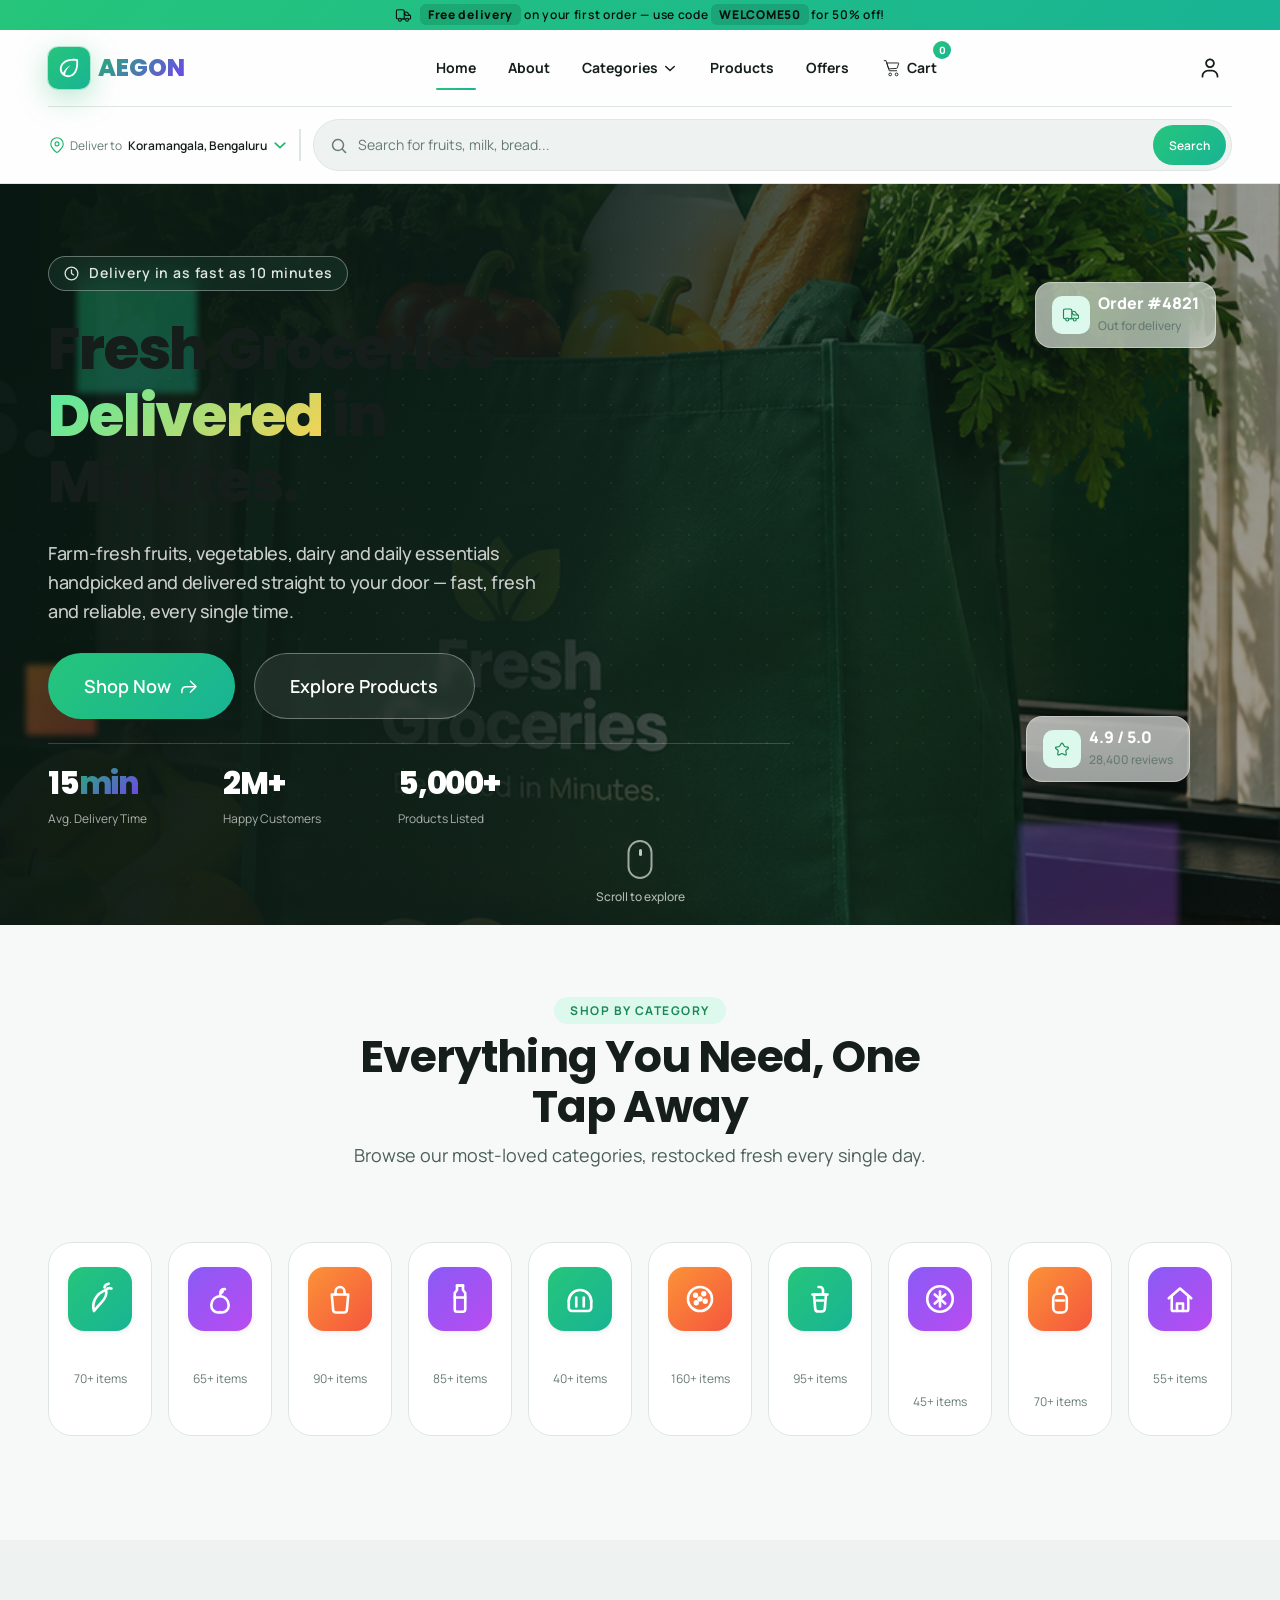
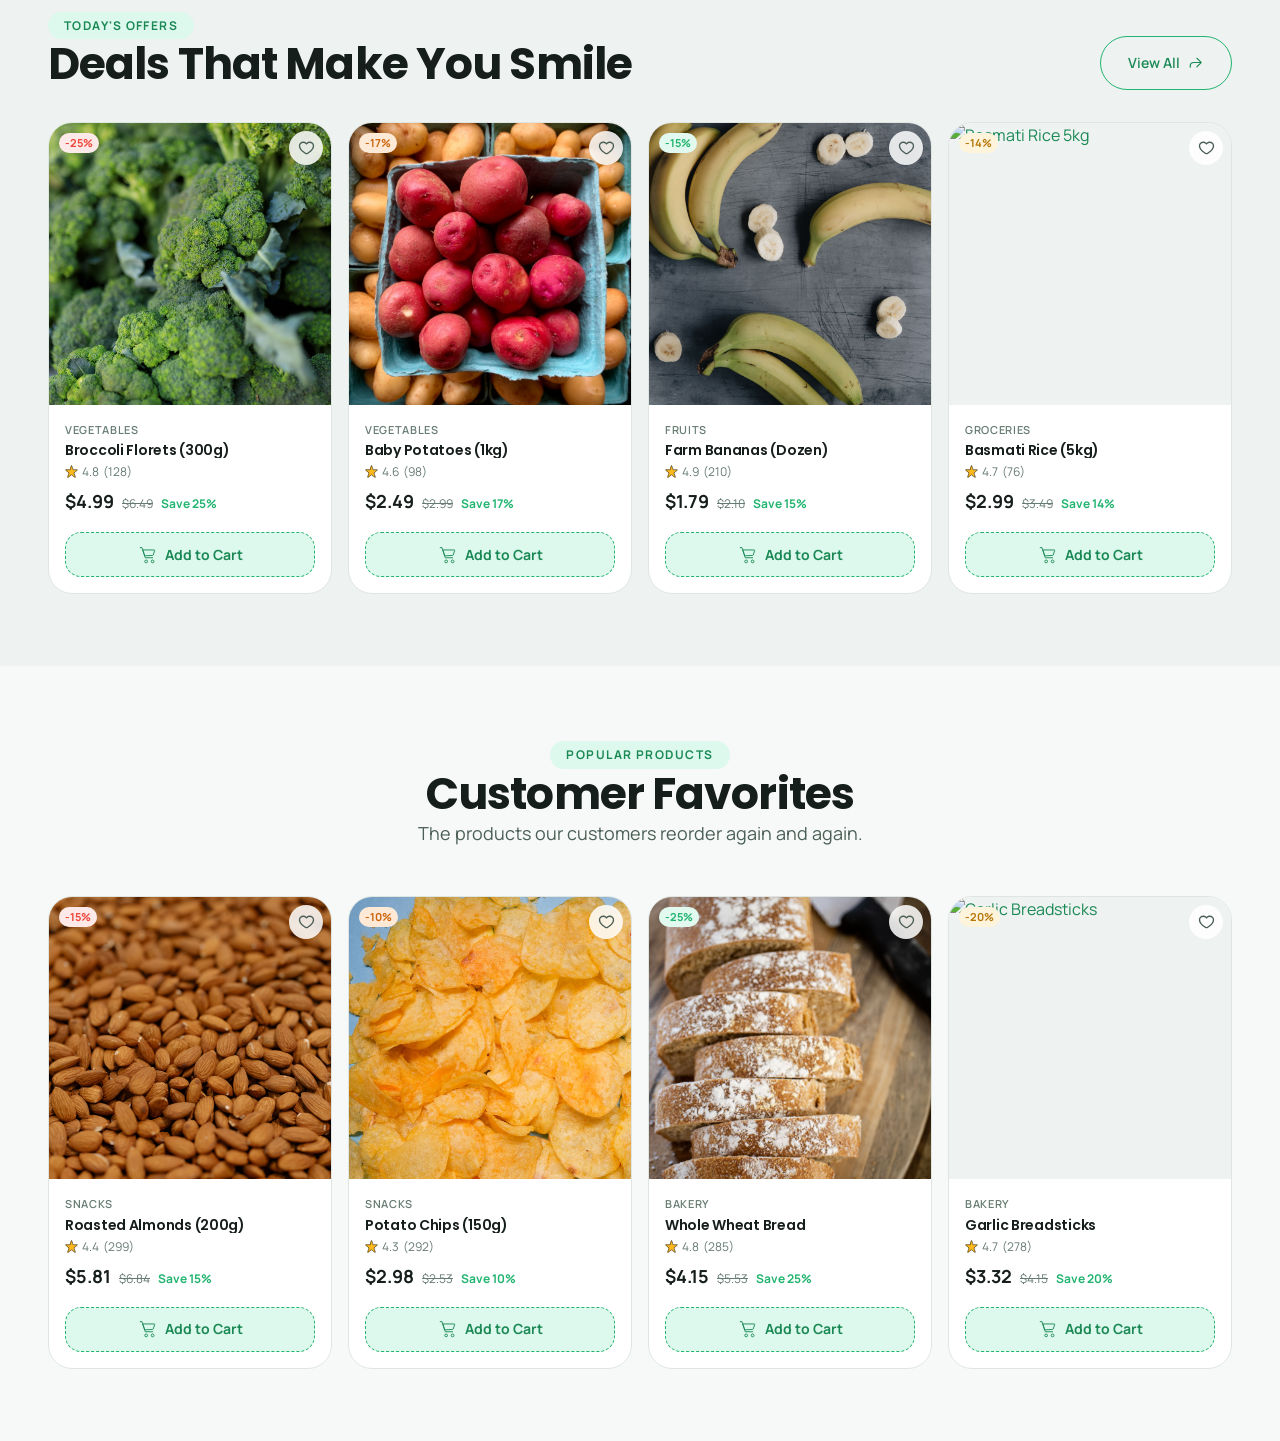
==== index.html @ 6779c034 "feat: implement popular products section" ====
<!doctype html>
<html lang="en">
  <head>
    <meta charset="UTF-8" />
    <meta name="viewport" content="width=device-width, initial-scale=1.0" />
    <title>AEGON — Fresh Groceries, Delivered Fast</title>
    <!-- Favicon -->
    <link rel="icon" type="image/svg+xml" href="./assets/icons/favicon.svg" />

    <!-- CSS -->
    <link rel="stylesheet" href="./css/main.css" />

    <!-- JavaScript -->
    <script src="./js/main.js" defer></script>
  </head>
  <body>
    <!-- ==========================================================================
                                       GLOBAL HEADER
       ========================================================================== -->
    <!-- ==========================================================================
                               PROMOTIONAL ANNOUNCEMENT BANNER
       ========================================================================== -->

    <div
      class="announcement__banner"
      role="note"
      aria-label="Promotional Announcement"
    >
      <p class="announcement-banner__message">
        <svg
          xmlns="http://www.w3.org/2000/svg"
          width="17"
          height="17"
          viewBox="0 0 24 24"
        >
          <path d="M0 0h24v24H0z" fill="none" />
          <g fill="none" stroke="currentColor" stroke-width="1.5">
            <circle cx="17" cy="18" r="2" />
            <circle cx="7" cy="18" r="2" />
            <path
              stroke-linecap="round"
              stroke-linejoin="round"
              d="M11 17h4M13.5 7h.943c1.31 0 1.966 0 2.521.315c.556.314.926.895 1.667 2.056c.52.814 1.064 1.406 1.831 1.931c.772.53 1.14.789 1.343 1.204c.195.398.195.869.195 1.811c0 1.243 0 1.864-.349 2.259l-.046.049c-.367.375-.946.375-2.102.375H19"
            />
            <path
              stroke-linecap="round"
              stroke-linejoin="round"
              d="m13 7l.994 2.486c.487 1.217.73 1.826 1.239 2.17c.508.344 1.163.344 2.475.344H21M4.87 17c-1.353 0-2.03 0-2.45-.44C2 16.122 2 15.415 2 14V7c0-1.414 0-2.121.42-2.56S3.517 4 4.87 4h5.26c1.353 0 2.03 0 2.45.44C13 4.878 13 5.585 13 7v10H8.696"
            />
          </g>
        </svg>
        <span>
          <strong>Free delivery</strong>&nbsp;on your first order &mdash; use
          code&nbsp;<strong>WELCOME50</strong>&nbsp;for 50% off!
        </span>
      </p>
    </div>

    <!-- ==========================================================================
                                   SITE HEADER NAVIGATION
       ========================================================================== -->
    <header class="site-header">
      <input
        type="checkbox"
        id="nav-toggle"
        class="navbar__toggle-input"
        aria-hidden="true"
      />
      <div class="container navbar">
        <a href="index.html" class="navbar__brand" aria-label="AEGON home">
          <span class="navbar__brand-mark" aria-hidden="true">
            <svg
              xmlns="http://www.w3.org/2000/svg"
              width="22"
              height="22"
              viewBox="0 0 24 24"
            >
              <path d="M0 0h24v24H0z" fill="none" />
              <path
                fill="currentColor"
                d="M20.89 2.3C20.47 2.22 10.42.55 5.07 5.9c-.71.71-1.33 1.54-1.85 2.47c-2.06 3.7-1.48 7.99 1.47 10.94C6.47 21.09 8.73 22 11.05 22c1.54 0 3.11-.4 4.58-1.22c.93-.52 1.76-1.14 2.47-1.85c5.35-5.35 3.67-15.39 3.6-15.82a.99.99 0 0 0-.81-.81m-4.2 15.22c-.58.58-1.26 1.09-2.03 1.51c-2.65 1.47-5.17 1.07-7 .04C8.3 15.1 10.73 11.35 14 9c-3.7 1.65-6.72 4.58-8.47 8.23c-1.43-1.85-2.29-4.78-.56-7.89c.43-.77.94-1.45 1.51-2.03c3.86-3.86 11.05-3.4 13.34-3.14c.26 2.29.72 9.48-3.14 13.34Z"
              />
            </svg>
          </span>
          <span class="navbar__brand-name"> AEGON </span>
        </a>

        <!-- ================= PRIMARY NAVIGATION ================= -->
        <nav class="navbar__menu" aria-label="Primary navigation">
          <a
            href="index.html"
            class="navbar__link is-active"
            aria-current="page"
          >
            Home
          </a>
          <a href="about.html" class="navbar__link"> About </a>

          <div class="mega-menu">
            <a href="products.html" class="navbar__link" aria-haspopup="true">
              <span>Categories</span>
              <svg
                xmlns="http://www.w3.org/2000/svg"
                width="16"
                height="16"
                viewBox="0 0 16 16"
              >
                <path d="M0 0h16v16H0z" fill="none" />
                <path
                  fill="currentColor"
                  d="M3.2 5.74a.75.75 0 0 1 1.06-.04L8 9.227L11.74 5.7a.75.75 0 1 1 1.02 1.1l-4.25 4a.75.75 0 0 1-1.02 0l-4.25-4a.75.75 0 0 1-.04-1.06"
                />
              </svg>
            </a>

            <!-- ================= CATEGORIES MENU ================= -->
            <div class="mega-menu__panel">
              <!-- ======= FRESH PRODUCE ======= -->
              <section class="mega-menu__col">
                <h6 class="mega-menu__title">Fresh Produce</h6>
                <ul>
                  <li>
                    <a href="products.html#vegetables"> Vegetables </a>
                  </li>
                  <li>
                    <a href="products.html#fruits"> Fruits </a>
                  </li>
                  <li>
                    <a href="products.html#groceries"> Groceries </a>
                  </li>
                </ul>
              </section>

              <!-- ======= DAIRY & BAKERY ======= -->
              <section class="mega-menu__col">
                <h6 class="mega-menu__title">Dairy &amp; Bakery</h6>
                <ul>
                  <li>
                    <a href="products.html#dairy"> Dairy </a>
                  </li>
                  <li>
                    <a href="products.html#bakery"> Bakery </a>
                  </li>
                  <li>
                    <a href="products.html#frozen-foods"> Frozen Foods </a>
                  </li>
                </ul>
              </section>

              <!-- ======= SNACKS & MORE ======= -->
              <section class="mega-menu__col">
                <h6 class="mega-menu__title">Snacks &amp; More</h6>
                <ul>
                  <li>
                    <a href="products.html#snacks"> Snacks </a>
                  </li>
                  <li>
                    <a href="products.html#beverages"> Beverages </a>
                  </li>
                  <li>
                    <a href="products.html#personal-care"> Personal Care </a>
                  </li>
                  <li>
                    <a href="products.html#household"> Household </a>
                  </li>
                </ul>
              </section>
            </div>
          </div>

          <a href="products.html" class="navbar__link"> Products </a>
          <a href="offers.html" class="navbar__link"> Offers </a>
          <a
            href="cart.html"
            class="navbar__link navbar__cart"
            aria-label="Shopping cart"
          >
            <span class="navbar__cart-icon" aria-hidden="true">
              <svg
                xmlns="http://www.w3.org/2000/svg"
                width="1em"
                height="1em"
                viewBox="0 0 24 24"
              >
                <path d="M0 0h24v24H0z" fill="none" />
                <g fill="none" stroke="currentColor">
                  <circle cx="10" cy="19" r="1.5" />
                  <circle cx="17" cy="19" r="1.5" />
                  <path
                    stroke-linecap="round"
                    stroke-linejoin="round"
                    d="M3.5 4h2l3.504 11H17"
                  />
                  <path
                    stroke-linecap="round"
                    stroke-linejoin="round"
                    d="M8.224 12.5L6.3 6.5h12.507a.5.5 0 0 1 .475.658l-1.667 5a.5.5 0 0 1-.474.342z"
                  />
                </g>
              </svg>
            </span>
            <span class="navbar__cart-label">Cart</span>
            <span
              class="badge badge--gradient badge--cart"
              aria-label="Cart items"
            >
              <span data-cart-count>0</span>
            </span>
          </a>
        </nav>

        <!-- ================= NAVBAR ACTIONS ================= -->
        <div class="navbar__actions">
          <div class="navbar__user-menu">
            <button
              type="button"
              class="navbar__icon-btn"
              aria-label="Open account menu"
              aria-haspopup="true"
              aria-controls="account-menu"
            >
              <svg
                xmlns="http://www.w3.org/2000/svg"
                width="24"
                height="24"
                viewBox="0 0 640 640"
              >
                <path d="M0 0h640v640H0z" fill="none" />
                <path
                  fill="currentColor"
                  d="M240 192c0-44.2 35.8-80 80-80s80 35.8 80 80s-35.8 80-80 80s-80-35.8-80-80m208 0c0-70.7-57.3-128-128-128s-128 57.3-128 128s57.3 128 128 128s128-57.3 128-128M144 544c0-70.7 57.3-128 128-128h96c70.7 0 128 57.3 128 128v8c0 13.3 10.7 24 24 24s24-10.7 24-24v-8c0-97.2-78.8-176-176-176h-96c-97.2 0-176 78.8-176 176v8c0 13.3 10.7 24 24 24s24-10.7 24-24z"
                />
              </svg>
            </button>

            <div
              id="account-menu"
              class="navbar__user-menu-panel"
              data-account-panel
            >
              <a href="login.html">
                <svg
                  xmlns="http://www.w3.org/2000/svg"
                  width="20"
                  height="20"
                  viewBox="0 0 640 640"
                >
                  <path d="M0 0h640v640H0z" fill="none" />
                  <path
                    fill="currentColor"
                    d="M240 192c0-44.2 35.8-80 80-80s80 35.8 80 80s-35.8 80-80 80s-80-35.8-80-80m208 0c0-70.7-57.3-128-128-128s-128 57.3-128 128s57.3 128 128 128s128-57.3 128-128M144 544c0-70.7 57.3-128 128-128h96c70.7 0 128 57.3 128 128v8c0 13.3 10.7 24 24 24s24-10.7 24-24v-8c0-97.2-78.8-176-176-176h-96c-97.2 0-176 78.8-176 176v8c0 13.3 10.7 24 24 24s24-10.7 24-24z"
                  />
                </svg>
                <span>Login</span>
              </a>

              <a href="signup.html">
                <svg
                  xmlns="http://www.w3.org/2000/svg"
                  width="20"
                  height="20"
                  viewBox="0 0 640 640"
                >
                  <path d="M0 0h640v640H0z" fill="none" />
                  <path
                    fill="currentColor"
                    d="M240 192c0-44.2 35.8-80 80-80s80 35.8 80 80s-35.8 80-80 80s-80-35.8-80-80m208 0c0-70.7-57.3-128-128-128s-128 57.3-128 128s57.3 128 128 128s128-57.3 128-128M144 544c0-70.7 57.3-128 128-128h96c70.7 0 128 57.3 128 128v8c0 13.3 10.7 24 24 24s24-10.7 24-24v-8c0-97.2-78.8-176-176-176h-96c-97.2 0-176 78.8-176 176v8c0 13.3 10.7 24 24 24s24-10.7 24-24z"
                  />
                </svg>
                <span>Sign Up</span>
              </a>
            </div>
          </div>
        </div>

        <label for="nav-toggle" class="navbar__toggle" aria-label="Toggle menu">
          <svg
            class="icon-menu"
            aria-hidden="true"
            xmlns="http://www.w3.org/2000/svg"
            width="22"
            height="22"
            viewBox="0 0 24 24"
          >
            <path d="M0 0h24v24H0z" fill="none" />
            <path
              fill="none"
              stroke="currentColor"
              stroke-linecap="round"
              stroke-linejoin="round"
              stroke-width="2"
              d="M3 17h18M3 12h18M3 7h18"
            />
          </svg>
          <svg
            class="icon-close"
            aria-hidden="true"
            xmlns="http://www.w3.org/2000/svg"
            width="24"
            height="24"
            viewBox="0 0 24 24"
          >
            <path d="M0 0h24v24H0z" fill="none" />
            <path
              fill="none"
              stroke="currentColor"
              stroke-linecap="round"
              stroke-linejoin="round"
              stroke-width="2"
              d="m18 18l-6-6m0 0L6 6m6 6l6-6m-6 6l-6 6"
            />
          </svg>
        </label>
      </div>

      <!-- ==========================================================================
                                DELIVERY LOCATION & SEARCH BAR 
       ========================================================================== -->
      <div class="container utility-bar">
        <button
          type="button"
          class="location-picker"
          aria-label="Change delivery location"
        >
          <svg
            xmlns="http://www.w3.org/2000/svg"
            width="18"
            height="18"
            viewBox="0 0 16 16"
          >
            <path d="M0 0h16v16H0z" fill="none" />
            <path
              fill="currentColor"
              d="M8 1a6 6 0 0 1 6 6c0 2.874-3.097 6.016-4.84 7.558c-.67.59-1.65.59-2.32 0C5.098 13.016 2 9.874 2 7a6 6 0 0 1 6-6m0 1a5 5 0 0 0-5 5c0 1.108.614 2.395 1.57 3.683c.933 1.258 2.087 2.377 2.934 3.126c.29.256.702.256.992 0c.847-.749 2-1.867 2.935-3.126C12.386 9.395 13 8.108 13 7a5 5 0 0 0-5-5m0 2.75a2.25 2.25 0 1 1 0 4.5a2.25 2.25 0 0 1 0-4.5m0 1a1.25 1.25 0 1 0 0 2.5a1.25 1.25 0 0 0 0-2.5"
            />
          </svg>
          <span class="location-picker__label"> Deliver to </span>
          <span class="location-picker__value"> Koramangala, Bengaluru </span>
          <svg
            xmlns="http://www.w3.org/2000/svg"
            width="14"
            height="14"
            viewBox="0 0 16 16"
          >
            <path d="M0 0h16v16H0z" fill="none" />
            <path
              fill="currentColor"
              d="M3.2 5.74a.75.75 0 0 1 1.06-.04L8 9.227L11.74 5.7a.75.75 0 1 1 1.02 1.1l-4.25 4a.75.75 0 0 1-1.02 0l-4.25-4a.75.75 0 0 1-.04-1.06"
            />
          </svg>
        </button>

        <form
          class="search-box"
          role="search"
          action="products.html"
          method="get"
        >
          <svg
            xmlns="http://www.w3.org/2000/svg"
            width="1em"
            height="1em"
            viewBox="0 0 20 20"
          >
            <path d="M0 0h20v20H0z" fill="none" />
            <path
              fill="currentColor"
              d="M13.535 14.596a6.5 6.5 0 1 1 1.06-1.06l3.435 3.434a.75.75 0 0 1-.976 1.133l-.084-.073zM14.5 9.5a5 5 0 1 0-10 0a5 5 0 0 0 10 0"
            />
          </svg>

          <label for="site-search" class="sr-only">
            Search for groceries
          </label>

          <input
            type="search"
            id="site-search"
            name="q"
            placeholder="Search for fruits, milk, bread..."
            autocomplete="off"
          />
          <button type="submit" class="search-box__submit">Search</button>
        </form>
      </div>

      <!-- ==========================================================================
                                  MOBILE NAVIGATION PANEL
       ========================================================================== -->
      <nav
        class="navbar__mobile-panel container"
        aria-label="Mobile navigation"
      >
        <a href="index.html" class="navbar__link is-active" aria-current="page">
          Home
        </a>
        <a href="about.html" class="navbar__link"> About </a>

        <div class="mega-menu">
          <a href="#" class="navbar__link" aria-haspopup="true">
            <span>Categories</span>
            <svg
              xmlns="http://www.w3.org/2000/svg"
              width="18"
              height="18"
              viewBox="0 0 16 16"
            >
              <path d="M0 0h16v16H0z" fill="none" />
              <path
                fill="currentColor"
                d="M3.2 5.74a.75.75 0 0 1 1.06-.04L8 9.227L11.74 5.7a.75.75 0 1 1 1.02 1.1l-4.25 4a.75.75 0 0 1-1.02 0l-4.25-4a.75.75 0 0 1-.04-1.06"
              />
            </svg>
          </a>

          <!-- ================= CATEGORIES MENU ================= -->
          <div class="mega-menu__panel">
            <!-- ======= FRESH PRODUCE ======= -->
            <section class="mega-menu__col">
              <h6 class="mega-menu__title">Fresh Produce</h6>
              <ul>
                <li>
                  <a href="products.html#vegetables"> Vegetables </a>
                </li>
                <li>
                  <a href="products.html#fruits"> Fruits </a>
                </li>
                <li>
                  <a href="products.html#groceries"> Groceries </a>
                </li>
              </ul>
            </section>

            <!-- ======= DAIRY & BAKERY ======= -->
            <section class="mega-menu__col">
              <h6 class="mega-menu__title">Dairy &amp; Bakery</h6>
              <ul>
                <li>
                  <a href="products.html#dairy"> Dairy </a>
                </li>
                <li>
                  <a href="products.html#bakery"> Bakery </a>
                </li>
                <li>
                  <a href="products.html#frozen-foods"> Frozen Foods </a>
                </li>
              </ul>
            </section>

            <!-- ======= SNACKS & MORE ======= -->
            <section class="mega-menu__col">
              <h6 class="mega-menu__title">Snacks &amp; More</h6>
              <ul>
                <li>
                  <a href="products.html#snacks"> Snacks </a>
                </li>
                <li>
                  <a href="products.html#beverages"> Beverages </a>
                </li>
                <li>
                  <a href="products.html#personal-care"> Personal Care </a>
                </li>
                <li>
                  <a href="products.html#household"> Household </a>
                </li>
              </ul>
            </section>
          </div>
        </div>

        <a href="products.html" class="navbar__link"> Products </a>
        <a href="offers.html" class="navbar__link"> Offers </a>
        <a
          href="cart.html"
          class="navbar__link navbar__cart"
          aria-label="Shopping cart"
        >
          <span class="navbar__cart-icon" aria-hidden="true">
            <svg
              xmlns="http://www.w3.org/2000/svg"
              width="1em"
              height="1em"
              viewBox="0 0 24 24"
            >
              <path d="M0 0h24v24H0z" fill="none" />
              <g fill="none" stroke="currentColor">
                <circle cx="10" cy="19" r="1.5" />
                <circle cx="17" cy="19" r="1.5" />
                <path
                  stroke-linecap="round"
                  stroke-linejoin="round"
                  d="M3.5 4h2l3.504 11H17"
                />
                <path
                  stroke-linecap="round"
                  stroke-linejoin="round"
                  d="M8.224 12.5L6.3 6.5h12.507a.5.5 0 0 1 .475.658l-1.667 5a.5.5 0 0 1-.474.342z"
                />
              </g>
            </svg>
          </span>
          <span class="navbar__cart-label">Cart</span>
          <span
            class="badge badge--gradient badge--cart"
            aria-label="Cart items"
          >
            <span data-cart-count>0</span>
          </span>
        </a>
      </nav>
    </header>

    <!-- ==========================================================================
                                       HERO SECTION
       ========================================================================== -->
    <main>
      <section class="hero hero--banner" aria-labelledby="hero-title">
        <!-- ================= BACKGROUND LAYERS ================= -->
        <div class="hero__banner" aria-hidden="true"></div>
        <div class="hero__banner-overlay" aria-hidden="true"></div>

        <div class="floating-shapes" aria-hidden="true">
          <span
            class="anim-float-slow"
            style="
              position: absolute;
              width: 120px;
              height: 120px;
              top: 12%;
              left: 6%;
              filter: blur(3px);
              opacity: 0.35;
              z-index: -1;
            "
          ></span>
          <span
            class="anim-float-slow"
            style="
              position: absolute;
              width: 70px;
              height: 70px;
              top: 65%;
              left: 2%;
              filter: blur(3px);
              opacity: 0.3;
            "
          ></span>
          <span
            class="anim-float-slow"
            style="
              position: absolute;
              width: 160px;
              height: 160px;
              bottom: -8%;
              right: 8%;
              filter: blur(3px);
              opacity: 0.28;
            "
          ></span>
        </div>

        <!-- ================= HERO CONTENT ================= -->
        <div class="container">
          <div class="hero__content">
            <!-- Eyebrow -->
            <div class="hero__eyebrow">
              <svg
                class="hero__eyebrow-icon"
                viewBox="0 0 24 24"
                aria-hidden="true"
              >
                <circle cx="12" cy="12" r="9"></circle>
                <path d="M12 7v5l3 2"></path>
              </svg>
              <span> Delivery in as fast as 10 minutes </span>
            </div>

            <!-- Main heading -->
            <h1 class="hero__title" id="hero-title">
              Fresh Groceries
              <span class="hero__title-accent">Delivered</span> in Minutes.
            </h1>

            <!-- Description -->
            <p class="hero__description">
              Farm-fresh fruits, vegetables, dairy and daily essentials
              handpicked and delivered straight to your door — fast, fresh and
              reliable, every single time.
            </p>

            <!-- CTA buttons -->
            <div class="hero__actions">
              <a class="btn btn--primary btn--lg" href="products.html">
                <span>Shop Now</span>
                <svg
                  aria-hidden="true"
                  xmlns="http://www.w3.org/2000/svg"
                  width="18"
                  height="18"
                  viewBox="0 0 56 56"
                >
                  <path d="M0 0h56v56H0z" fill="none" />
                  <path
                    fill="currentColor"
                    d="M8.207 46.445c1.242 0 2.11-.843 2.11-2.086c0-.82-.071-1.593-.071-2.695c0-8.695 3.023-12.234 11.625-12.234h16.172l5.766-.352l-7.899 7.219l-5.203 5.297c-.375.375-.586.937-.586 1.5c0 1.172.914 2.015 2.063 2.015c.538 0 1.054-.21 1.523-.656L49.27 28.914c.491-.469.726-1.008.726-1.594c0-.562-.235-1.125-.727-1.57L33.755 10.258c-.516-.516-1.032-.703-1.57-.703c-1.149 0-2.063.843-2.063 2.015c0 .563.21 1.102.586 1.477l5.203 5.297l7.875 7.218l-5.742-.328H21.66c-11.11 0-15.656 4.875-15.656 16.22c0 1.358.047 2.53.21 3.233c.188.961.774 1.758 1.993 1.758"
                  />
                </svg>
              </a>

              <a class="btn btn--outline-light btn--lg" href="#products">
                Explore Products
              </a>
            </div>

            <!-- Statistics -->
            <div class="hero__stats" aria-label="AEGON statistics">
              <div class="hero-stat">
                <strong class="hero-stat__value">
                  15<span class="hero-stat__accent">min</span>
                </strong>
                <span class="hero-stat__label"> Avg. Delivery Time </span>
              </div>

              <div class="hero-stat">
                <strong class="hero-stat__value"> 2M+ </strong>
                <span class="hero-stat__label"> Happy Customers </span>
              </div>

              <div class="hero-stat">
                <strong class="hero-stat__value"> 5,000+ </strong>
                <span class="hero-stat__label"> Products Listed </span>
              </div>
            </div>
          </div>

          <!-- ================= ORDER STATUS CARD ================= -->
          <aside
            class="hero__floating-card glass anim-order__card floating__card--order"
            aria-label="Order status"
          >
            <div class="hero__floating-icon">
              <svg
                aria-hidden="true"
                xmlns="http://www.w3.org/2000/svg"
                width="18"
                height="18"
                viewBox="0 0 24 24"
              >
                <path d="M0 0h24v24H0z" fill="none" />
                <g fill="none" stroke="currentColor" stroke-width="1.5">
                  <circle cx="17" cy="18" r="2" />
                  <circle cx="7" cy="18" r="2" />
                  <path
                    stroke-linecap="round"
                    stroke-linejoin="round"
                    d="M11 17h4M13.5 7h.943c1.31 0 1.966 0 2.521.315c.556.314.926.895 1.667 2.056c.52.814 1.064 1.406 1.831 1.931c.772.53 1.14.789 1.343 1.204c.195.398.195.869.195 1.811c0 1.243 0 1.864-.349 2.259l-.046.049c-.367.375-.946.375-2.102.375H19"
                  />
                  <path
                    stroke-linecap="round"
                    stroke-linejoin="round"
                    d="m13 7l.994 2.486c.487 1.217.73 1.826 1.239 2.17c.508.344 1.163.344 2.475.344H21M4.87 17c-1.353 0-2.03 0-2.45-.44C2 16.122 2 15.415 2 14V7c0-1.414 0-2.121.42-2.56S3.517 4 4.87 4h5.26c1.353 0 2.03 0 2.45.44C13 4.878 13 5.585 13 7v10H8.696"
                  />
                </g>
              </svg>
            </div>

            <div>
              <strong class="floating-card__title"> Order #4821 </strong>
              <span class="floating-card__subtitle"> Out for delivery </span>
            </div>
          </aside>

          <!-- ================= RATING CARD ================= -->
          <aside
            class="hero__floating-card glass anim-rating__card floating__card--rating"
            aria-label="Customer rating"
          >
            <div class="hero__floating-icon">
              <svg
                aria-hidden="true"
                xmlns="http://www.w3.org/2000/svg"
                width="18"
                height="18"
                viewBox="0 0 24 24"
              >
                <path d="M0 0h24v24H0z" fill="none" />
                <path
                  fill="currentColor"
                  fill-rule="evenodd"
                  d="M10.486 4.114c.675-1.162 2.353-1.162 3.028 0l2.065 3.56c.19.328.52.551.895.608l3.43.518c1.494.226 2.018 2.114.854 3.078l-2.499 2.07a1.25 1.25 0 0 0-.43 1.197l.7 3.676c.274 1.44-1.238 2.558-2.535 1.876L12.582 18.9a1.25 1.25 0 0 0-1.164 0l-3.412 1.797c-1.297.683-2.809-.436-2.535-1.876l.7-3.676a1.25 1.25 0 0 0-.43-1.197l-2.5-2.07c-1.163-.964-.64-2.852.856-3.078l3.43-.518a1.25 1.25 0 0 0 .894-.609zm1.73.753a.25.25 0 0 0-.432 0l-2.066 3.56a2.75 2.75 0 0 1-1.967 1.338l-3.43.518a.25.25 0 0 0-.122.44l2.499 2.07a2.75 2.75 0 0 1 .947 2.632l-.7 3.676a.25.25 0 0 0 .362.268l3.412-1.796a2.75 2.75 0 0 1 2.562 0l3.412 1.796a.25.25 0 0 0 .362-.268l-.7-3.676a2.75 2.75 0 0 1 .947-2.632l2.5-2.07a.25.25 0 0 0-.123-.44l-3.43-.518a2.75 2.75 0 0 1-1.967-1.339z"
                  clip-rule="evenodd"
                />
              </svg>
            </div>

            <div>
              <strong class="floating-card__title"> 4.9 / 5.0 </strong>
              <span class="floating-card__subtitle"> 28,400 reviews </span>
            </div>
          </aside>

          <!-- ================= SCROLL INDICATOR ================= -->
          <div class="hero__scroll-hint" aria-hidden="true">
            <span class="hero__scroll-mouse">
              <span></span>
            </span>
            <span> Scroll to explore </span>
          </div>
        </div>
      </section>

      <!-- ==========================================================================
                                        CATEGORY-CARD
       ========================================================================== -->
      <section
        class="section"
        id="categories"
        aria-labelledby="categories-title"
      >
        <div class="container">
          <div class="section-header">
            <span class="eyebrow">Shop by Category</span>

            <h2 id="categories-title">Everything You Need, One Tap Away</h2>

            <p>
              Browse our most-loved categories, restocked fresh every single
              day.
            </p>
          </div>

          <ul class="category-slider">
            <!-- Vegetables -->
            <li class="category-slider__item">
              <a href="products.html#vegetables" class="category-card">
                <span class="category-card__icon">
                  <img
                    src="./assets/icons/vegetables.svg"
                    alt=""
                    aria-hidden="true"
                  />
                </span>

                <span class="category-card__name"> Vegetables </span>
                <span class="category-card__count"> 70+ items </span>
              </a>
            </li>

            <!-- Fruits -->
            <li class="category-slider__item">
              <a href="products.html#fruits" class="category-card">
                <span class="category-card__icon">
                  <img
                    src="./assets/icons/fruits.svg"
                    alt=""
                    aria-hidden="true"
                  />
                </span>

                <span class="category-card__name"> Fruits </span>
                <span class="category-card__count"> 65+ items </span>
              </a>
            </li>

            <!-- Groceries -->
            <li class="category-slider__item">
              <a href="products.html#groceries" class="category-card">
                <span class="category-card__icon">
                  <img
                    src="./assets/icons/groceries.svg"
                    alt=""
                    aria-hidden="true"
                  />
                </span>

                <span class="category-card__name"> Groceries </span>
                <span class="category-card__count"> 90+ items </span>
              </a>
            </li>

            <!-- Dairy -->
            <li class="category-slider__item">
              <a href="products.html#dairy" class="category-card">
                <span class="category-card__icon">
                  <img
                    src="./assets/icons/dairy.svg"
                    alt=""
                    aria-hidden="true"
                  />
                </span>

                <span class="category-card__name"> Dairy </span>
                <span class="category-card__count"> 85+ items </span>
              </a>
            </li>

            <!-- Bakery -->
            <li class="category-slider__item">
              <a href="products.html#bakery" class="category-card">
                <span class="category-card__icon">
                  <img
                    src="./assets/icons/bakery.svg"
                    alt=""
                    aria-hidden="true"
                  />
                </span>

                <span class="category-card__name"> Bakery </span>
                <span class="category-card__count"> 40+ items </span>
              </a>
            </li>

            <!-- Snacks -->
            <li class="category-slider__item">
              <a href="products.html#snacks" class="category-card">
                <span class="category-card__icon">
                  <img
                    src="./assets/icons/snacks.svg"
                    alt=""
                    aria-hidden="true"
                  />
                </span>

                <span class="category-card__name"> Snacks </span>
                <span class="category-card__count"> 160+ items </span>
              </a>
            </li>

            <!-- Beverages -->
            <li class="category-slider__item">
              <a href="products.html#beverages" class="category-card">
                <span class="category-card__icon">
                  <img
                    src="./assets/icons/beverages.svg"
                    alt=""
                    aria-hidden="true"
                  />
                </span>

                <span class="category-card__name"> Beverages </span>
                <span class="category-card__count"> 95+ items </span>
              </a>
            </li>

            <!-- Frozen Foods -->
            <li class="category-slider__item">
              <a href="products.html#frozen-foods" class="category-card">
                <span class="category-card__icon">
                  <img
                    src="./assets/icons/frozen-foods.svg"
                    alt=""
                    aria-hidden="true"
                  />
                </span>

                <span class="category-card__name"> Frozen Foods </span>
                <span class="category-card__count"> 45+ items </span>
              </a>
            </li>

            <!-- Personal Care -->
            <li class="category-slider__item">
              <a href="products.html#personal-care" class="category-card">
                <span class="category-card__icon">
                  <img
                    src="./assets/icons/personal-care.svg"
                    alt=""
                    aria-hidden="true"
                  />
                </span>

                <span class="category-card__name"> Personal Care </span>
                <span class="category-card__count"> 70+ items </span>
              </a>
            </li>

            <!-- Household -->
            <li class="category-slider__item">
              <a href="products.html#household" class="category-card">
                <span class="category-card__icon">
                  <img
                    src="./assets/icons/household.svg"
                    alt=""
                    aria-hidden="true"
                  />
                </span>

                <span class="category-card__name"> Household </span>
                <span class="category-card__count"> 55+ items </span>
              </a>
            </li>
          </ul>
        </div>
      </section>

      <!-- ==========================================================================
                                        TODAY'S OFFERS
       ========================================================================== -->
      <section
        class="section bg-noise"
        id="offers"
        aria-labelledby="offers-title"
        style="background: var(--color-surface-secondary)"
      >
        <div class="container">
          <div class="section-header-row">
            <div>
              <span class="eyebrow">Today's Offers</span>
              <h2 id="offers-title">Deals That Make You Smile</h2>
            </div>
            <a href="offer.html" class="btn btn--secondary">
              View All
              <svg
                aria-hidden="true"
                xmlns="http://www.w3.org/2000/svg"
                width="16"
                height="16"
                viewBox="0 0 56 56"
              >
                <path d="M0 0h56v56H0z" fill="none" />
                <path
                  fill="currentColor"
                  d="M8.207 46.445c1.242 0 2.11-.843 2.11-2.086c0-.82-.071-1.593-.071-2.695c0-8.695 3.023-12.234 11.625-12.234h16.172l5.766-.352l-7.899 7.219l-5.203 5.297c-.375.375-.586.937-.586 1.5c0 1.172.914 2.015 2.063 2.015c.538 0 1.054-.21 1.523-.656L49.27 28.914c.491-.469.726-1.008.726-1.594c0-.562-.235-1.125-.727-1.57L33.755 10.258c-.516-.516-1.032-.703-1.57-.703c-1.149 0-2.063.843-2.063 2.015c0 .563.21 1.102.586 1.477l5.203 5.297l7.875 7.218l-5.742-.328H21.66c-11.11 0-15.656 4.875-15.656 16.22c0 1.358.047 2.53.21 3.233c.188.961.774 1.758 1.993 1.758"
                />
              </svg>
            </a>
          </div>

          <div class="product-grid">
            <!-- Product Card 1 -->
            <article class="product-card">
              <div class="product-card__media">
                <span class="badge badge--danger product-card__badge"
                  >-25%</span
                >
                <label
                  class="product-card__wishlist"
                  aria-label="Add Broccoli Florets 300g to wishlist"
                >
                  <input type="checkbox" data-wishlist-toggle="8" />
                  <svg
                    xmlns="http://www.w3.org/2000/svg"
                    width="1em"
                    height="1em"
                    aria-hidden="true"
                    viewBox="0 0 24 24"
                  >
                    <path d="M0 0h24v24H0z" fill="none" />
                    <path
                      fill="currentColor"
                      fill-rule="evenodd"
                      d="M3.25 10.03c0-2.7 2.37-4.78 5.15-4.78c1.433 0 2.695.672 3.6 1.542c.905-.87 2.166-1.542 3.6-1.542c2.78 0 5.15 2.08 5.15 4.78c0 1.85-.789 3.476-1.882 4.852c-1.09 1.372-2.518 2.537-3.884 3.484c-.523.362-1.05.695-1.534.941c-.453.231-.975.443-1.45.443s-.996-.212-1.45-.443a14 14 0 0 1-1.533-.941c-1.367-.947-2.794-2.112-3.885-3.484C4.039 13.506 3.25 11.88 3.25 10.03M8.4 6.75c-2.08 0-3.65 1.53-3.65 3.28c0 1.403.596 2.71 1.556 3.918c.962 1.21 2.257 2.279 3.565 3.185c.495.343.96.634 1.36.838c.428.218.676.279.769.279s.341-.061.77-.28a12 12 0 0 0 1.36-.837c1.307-.906 2.602-1.974 3.564-3.185c.96-1.208 1.556-2.515 1.556-3.918c0-1.75-1.57-3.28-3.65-3.28c-1.194 0-2.31.713-3.005 1.619a.75.75 0 0 1-1.19 0C10.71 7.463 9.595 6.75 8.4 6.75"
                      clip-rule="evenodd"
                    />
                  </svg>
                </label>
                <a
                  href="products.html"
                  class="product-card__media-link"
                  aria-label="View Broccoli Florets, 300g in Products"
                >
                  <img
                    src="./assets/images/broccoli-florets-300g.jpg"
                    alt="Broccoli Florets 300g"
                    width="400"
                    height="400"
                    loading="lazy"
                  />
                </a>

                <div class="product-card__overlay">
                  <a
                    href="singlepage.html?id=7"
                    class="product-card__quickview"
                  >
                    Quick View
                  </a>
                </div>
              </div>

              <div class="product-card__body">
                <span class="product-card__category">vegetables</span>
                <h3 class="product-card__title">Broccoli Florets (300g)</h3>
                <div class="product-card__rating">
                  <svg
                    class="icon--filled"
                    xmlns="http://www.w3.org/2000/svg"
                    width="1em"
                    height="1em"
                    aria-hidden="true"
                    viewBox="0 0 24 24"
                  >
                    <path d="M0 0h24v24H0z" fill="none" />
                    <g fill="none">
                      <path
                        fill="currentColor"
                        d="M11.523 1.332a.511.511 0 0 1 .957 0l2.59 7.343h7.315a.512.512 0 0 1 .332.9l-6.112 5.067l2.558 7.685a.512.512 0 0 1-.788.574L12 18.224L5.622 22.9a.511.511 0 0 1-.785-.574l2.559-7.685l-6.113-5.067a.512.512 0 0 1 .332-.9h7.316z"
                      />
                      <path
                        fill="currentColor"
                        d="M12 18.224L5.622 22.9a.511.511 0 0 1-.785-.574l2.559-7.685l-6.113-5.067a.512.512 0 0 1 .332-.9h7.316l2.59-7.343a.51.51 0 0 1 .48-.332z"
                      />
                      <path
                        stroke="#191919"
                        stroke-linecap="round"
                        stroke-linejoin="round"
                        d="M11.523 1.332a.511.511 0 0 1 .957 0l2.59 7.343h7.315a.512.512 0 0 1 .332.9l-6.112 5.067l2.558 7.685a.512.512 0 0 1-.788.574L12 18.224L5.622 22.9a.511.511 0 0 1-.785-.574l2.559-7.685l-6.113-5.067a.512.512 0 0 1 .332-.9h7.316z"
                      />
                    </g>
                  </svg>

                  4.8 <span>(128)</span>
                </div>
                <div class="product-card__price-row">
                  <span class="product-card__price">$4.99</span>
                  <span class="product-card__price-old">$6.49</span>
                  <span class="product-card__discount">Save 25%</span>
                </div>
              </div>
              <div class="product-card__footer">
                <button
                  type="button"
                  class="product-card__add-btn"
                  data-add-to-cart="8"
                >
                  <svg
                    xmlns="http://www.w3.org/2000/svg"
                    width="1em"
                    height="1em"
                    aria-hidden="true"
                    viewBox="0 0 24 24"
                  >
                    <path d="M0 0h24v24H0z" fill="none" />
                    <g fill="none" stroke="currentColor">
                      <circle cx="10" cy="19" r="1.5" />
                      <circle cx="17" cy="19" r="1.5" />
                      <path
                        stroke-linecap="round"
                        stroke-linejoin="round"
                        d="M3.5 4h2l3.504 11H17"
                      />
                      <path
                        stroke-linecap="round"
                        stroke-linejoin="round"
                        d="M8.224 12.5L6.3 6.5h12.507a.5.5 0 0 1 .475.658l-1.667 5a.5.5 0 0 1-.474.342z"
                      />
                    </g>
                  </svg>
                  Add to Cart
                </button>
              </div>
            </article>

            <!-- Product Card 2 -->
            <article class="product-card">
              <div class="product-card__media">
                <span class="badge badge--accent product-card__badge"
                  >-17%</span
                >
                <label
                  class="product-card__wishlist"
                  aria-label="Add Baby Potatoes 1kg to wishlist"
                >
                  <input type="checkbox" data-wishlist-toggle="11" />
                  <svg
                    xmlns="http://www.w3.org/2000/svg"
                    width="1em"
                    height="1em"
                    aria-hidden="true"
                    viewBox="0 0 24 24"
                  >
                    <path d="M0 0h24v24H0z" fill="none" />
                    <path
                      fill="currentColor"
                      fill-rule="evenodd"
                      d="M3.25 10.03c0-2.7 2.37-4.78 5.15-4.78c1.433 0 2.695.672 3.6 1.542c.905-.87 2.166-1.542 3.6-1.542c2.78 0 5.15 2.08 5.15 4.78c0 1.85-.789 3.476-1.882 4.852c-1.09 1.372-2.518 2.537-3.884 3.484c-.523.362-1.05.695-1.534.941c-.453.231-.975.443-1.45.443s-.996-.212-1.45-.443a14 14 0 0 1-1.533-.941c-1.367-.947-2.794-2.112-3.885-3.484C4.039 13.506 3.25 11.88 3.25 10.03M8.4 6.75c-2.08 0-3.65 1.53-3.65 3.28c0 1.403.596 2.71 1.556 3.918c.962 1.21 2.257 2.279 3.565 3.185c.495.343.96.634 1.36.838c.428.218.676.279.769.279s.341-.061.77-.28a12 12 0 0 0 1.36-.837c1.307-.906 2.602-1.974 3.564-3.185c.96-1.208 1.556-2.515 1.556-3.918c0-1.75-1.57-3.28-3.65-3.28c-1.194 0-2.31.713-3.005 1.619a.75.75 0 0 1-1.19 0C10.71 7.463 9.595 6.75 8.4 6.75"
                      clip-rule="evenodd"
                    />
                  </svg>
                </label>
                <a
                  href="products.html"
                  class="product-card__media-link"
                  aria-label="View Baby Potatoes, 1kg in Products"
                >
                  <img
                    src="./assets/images/baby-potatoes-1kg.jpg"
                    alt="Baby Potatoes 1kg"
                    width="400"
                    height="400"
                    loading="lazy"
                  />
                </a>

                <div class="product-card__overlay">
                  <a
                    href="singlepage.html?id=7"
                    class="product-card__quickview"
                  >
                    Quick View
                  </a>
                </div>
              </div>
              <div class="product-card__body">
                <span class="product-card__category">vegetables</span>
                <h3 class="product-card__title">Baby Potatoes (1kg)</h3>
                <div class="product-card__rating">
                  <svg
                    class="icon--filled"
                    xmlns="http://www.w3.org/2000/svg"
                    width="1em"
                    height="1em"
                    aria-hidden="true"
                    viewBox="0 0 24 24"
                  >
                    <path d="M0 0h24v24H0z" fill="none" />
                    <g fill="none">
                      <path
                        fill="currentColor"
                        d="M11.523 1.332a.511.511 0 0 1 .957 0l2.59 7.343h7.315a.512.512 0 0 1 .332.9l-6.112 5.067l2.558 7.685a.512.512 0 0 1-.788.574L12 18.224L5.622 22.9a.511.511 0 0 1-.785-.574l2.559-7.685l-6.113-5.067a.512.512 0 0 1 .332-.9h7.316z"
                      />
                      <path
                        fill="currentColor"
                        d="M12 18.224L5.622 22.9a.511.511 0 0 1-.785-.574l2.559-7.685l-6.113-5.067a.512.512 0 0 1 .332-.9h7.316l2.59-7.343a.51.51 0 0 1 .48-.332z"
                      />
                      <path
                        stroke="#191919"
                        stroke-linecap="round"
                        stroke-linejoin="round"
                        d="M11.523 1.332a.511.511 0 0 1 .957 0l2.59 7.343h7.315a.512.512 0 0 1 .332.9l-6.112 5.067l2.558 7.685a.512.512 0 0 1-.788.574L12 18.224L5.622 22.9a.511.511 0 0 1-.785-.574l2.559-7.685l-6.113-5.067a.512.512 0 0 1 .332-.9h7.316z"
                      />
                    </g>
                  </svg>
                  4.6 <span>(98)</span>
                </div>
                <div class="product-card__price-row">
                  <span class="product-card__price">$2.49</span>
                  <span class="product-card__price-old">$2.99</span>
                  <span class="product-card__discount">Save 17%</span>
                </div>
              </div>
              <div class="product-card__footer">
                <button
                  type="button"
                  class="product-card__add-btn"
                  data-add-to-cart="11"
                >
                  <svg
                    xmlns="http://www.w3.org/2000/svg"
                    width="1em"
                    height="1em"
                    aria-hidden="true"
                    viewBox="0 0 24 24"
                  >
                    <path d="M0 0h24v24H0z" fill="none" />
                    <g fill="none" stroke="currentColor">
                      <circle cx="10" cy="19" r="1.5" />
                      <circle cx="17" cy="19" r="1.5" />
                      <path
                        stroke-linecap="round"
                        stroke-linejoin="round"
                        d="M3.5 4h2l3.504 11H17"
                      />
                      <path
                        stroke-linecap="round"
                        stroke-linejoin="round"
                        d="M8.224 12.5L6.3 6.5h12.507a.5.5 0 0 1 .475.658l-1.667 5a.5.5 0 0 1-.474.342z"
                      />
                    </g>
                  </svg>
                  Add to Cart
                </button>
              </div>
            </article>

            <!-- Product Card 3 -->
            <article class="product-card">
              <div class="product-card__media">
                <span class="badge badge--success product-card__badge"
                  >-15%</span
                >
                <label
                  class="product-card__wishlist"
                  aria-label="Add Farm Bananas Dozen to wishlist"
                >
                  <input type="checkbox" data-wishlist-toggle="22" />
                  <svg
                    xmlns="http://www.w3.org/2000/svg"
                    width="1em"
                    height="1em"
                    aria-hidden="true"
                    viewBox="0 0 24 24"
                  >
                    <path d="M0 0h24v24H0z" fill="none" />
                    <path
                      fill="currentColor"
                      fill-rule="evenodd"
                      d="M3.25 10.03c0-2.7 2.37-4.78 5.15-4.78c1.433 0 2.695.672 3.6 1.542c.905-.87 2.166-1.542 3.6-1.542c2.78 0 5.15 2.08 5.15 4.78c0 1.85-.789 3.476-1.882 4.852c-1.09 1.372-2.518 2.537-3.884 3.484c-.523.362-1.05.695-1.534.941c-.453.231-.975.443-1.45.443s-.996-.212-1.45-.443a14 14 0 0 1-1.533-.941c-1.367-.947-2.794-2.112-3.885-3.484C4.039 13.506 3.25 11.88 3.25 10.03M8.4 6.75c-2.08 0-3.65 1.53-3.65 3.28c0 1.403.596 2.71 1.556 3.918c.962 1.21 2.257 2.279 3.565 3.185c.495.343.96.634 1.36.838c.428.218.676.279.769.279s.341-.061.77-.28a12 12 0 0 0 1.36-.837c1.307-.906 2.602-1.974 3.564-3.185c.96-1.208 1.556-2.515 1.556-3.918c0-1.75-1.57-3.28-3.65-3.28c-1.194 0-2.31.713-3.005 1.619a.75.75 0 0 1-1.19 0C10.71 7.463 9.595 6.75 8.4 6.75"
                      clip-rule="evenodd"
                    />
                  </svg>
                </label>
                <a
                  href="products.html"
                  class="product-card__media-link"
                  aria-label="View Farm Bananas, Dozen in Products"
                >
                  <img
                    src="./assets/images/farm-bananas-dozen.jpg"
                    alt="Farm Bananas Dozen"
                    width="400"
                    height="400"
                    loading="lazy"
                  />
                </a>

                <div class="product-card__overlay">
                  <a
                    href="singlepage.html?id=7"
                    class="product-card__quickview"
                  >
                    Quick View
                  </a>
                </div>
              </div>
              <div class="product-card__body">
                <span class="product-card__category">fruits</span>
                <h3 class="product-card__title">Farm Bananas (Dozen)</h3>
                <div class="product-card__rating">
                  <svg
                    class="icon--filled"
                    xmlns="http://www.w3.org/2000/svg"
                    width="1em"
                    height="1em"
                    aria-hidden="true"
                    viewBox="0 0 24 24"
                  >
                    <path d="M0 0h24v24H0z" fill="none" />
                    <g fill="none">
                      <path
                        fill="currentColor"
                        d="M11.523 1.332a.511.511 0 0 1 .957 0l2.59 7.343h7.315a.512.512 0 0 1 .332.9l-6.112 5.067l2.558 7.685a.512.512 0 0 1-.788.574L12 18.224L5.622 22.9a.511.511 0 0 1-.785-.574l2.559-7.685l-6.113-5.067a.512.512 0 0 1 .332-.9h7.316z"
                      />
                      <path
                        fill="currentColor"
                        d="M12 18.224L5.622 22.9a.511.511 0 0 1-.785-.574l2.559-7.685l-6.113-5.067a.512.512 0 0 1 .332-.9h7.316l2.59-7.343a.51.51 0 0 1 .48-.332z"
                      />
                      <path
                        stroke="#191919"
                        stroke-linecap="round"
                        stroke-linejoin="round"
                        d="M11.523 1.332a.511.511 0 0 1 .957 0l2.59 7.343h7.315a.512.512 0 0 1 .332.9l-6.112 5.067l2.558 7.685a.512.512 0 0 1-.788.574L12 18.224L5.622 22.9a.511.511 0 0 1-.785-.574l2.559-7.685l-6.113-5.067a.512.512 0 0 1 .332-.9h7.316z"
                      />
                    </g>
                  </svg>
                  4.9 <span>(210)</span>
                </div>
                <div class="product-card__price-row">
                  <span class="product-card__price">$1.79</span>
                  <span class="product-card__price-old">$2.10</span>
                  <span class="product-card__discount">Save 15%</span>
                </div>
              </div>
              <div class="product-card__footer">
                <button
                  type="button"
                  class="product-card__add-btn"
                  data-add-to-cart="22"
                >
                  <svg
                    xmlns="http://www.w3.org/2000/svg"
                    width="1em"
                    height="1em"
                    aria-hidden="true"
                    viewBox="0 0 24 24"
                  >
                    <path d="M0 0h24v24H0z" fill="none" />
                    <g fill="none" stroke="currentColor">
                      <circle cx="10" cy="19" r="1.5" />
                      <circle cx="17" cy="19" r="1.5" />
                      <path
                        stroke-linecap="round"
                        stroke-linejoin="round"
                        d="M3.5 4h2l3.504 11H17"
                      />
                      <path
                        stroke-linecap="round"
                        stroke-linejoin="round"
                        d="M8.224 12.5L6.3 6.5h12.507a.5.5 0 0 1 .475.658l-1.667 5a.5.5 0 0 1-.474.342z"
                      />
                    </g>
                  </svg>
                  Add to Cart
                </button>
              </div>
            </article>

            <!-- Product Card 4 -->
            <article class="product-card">
              <div class="product-card__media">
                <span class="badge badge--warning product-card__badge"
                  >-14%</span
                >
                <label
                  class="product-card__wishlist"
                  aria-label="Add Basmati Rice 5kg to wishlist"
                >
                  <input type="checkbox" data-wishlist-toggle="29" />
                  <svg
                    xmlns="http://www.w3.org/2000/svg"
                    width="1em"
                    height="1em"
                    aria-hidden="true"
                    viewBox="0 0 24 24"
                  >
                    <path d="M0 0h24v24H0z" fill="none" />
                    <path
                      fill="currentColor"
                      fill-rule="evenodd"
                      d="M3.25 10.03c0-2.7 2.37-4.78 5.15-4.78c1.433 0 2.695.672 3.6 1.542c.905-.87 2.166-1.542 3.6-1.542c2.78 0 5.15 2.08 5.15 4.78c0 1.85-.789 3.476-1.882 4.852c-1.09 1.372-2.518 2.537-3.884 3.484c-.523.362-1.05.695-1.534.941c-.453.231-.975.443-1.45.443s-.996-.212-1.45-.443a14 14 0 0 1-1.533-.941c-1.367-.947-2.794-2.112-3.885-3.484C4.039 13.506 3.25 11.88 3.25 10.03M8.4 6.75c-2.08 0-3.65 1.53-3.65 3.28c0 1.403.596 2.71 1.556 3.918c.962 1.21 2.257 2.279 3.565 3.185c.495.343.96.634 1.36.838c.428.218.676.279.769.279s.341-.061.77-.28a12 12 0 0 0 1.36-.837c1.307-.906 2.602-1.974 3.564-3.185c.96-1.208 1.556-2.515 1.556-3.918c0-1.75-1.57-3.28-3.65-3.28c-1.194 0-2.31.713-3.005 1.619a.75.75 0 0 1-1.19 0C10.71 7.463 9.595 6.75 8.4 6.75"
                      clip-rule="evenodd"
                    />
                  </svg>
                </label>
                <a
                  href="products.html"
                  class="product-card__media-link"
                  aria-label="View Basmati Rice, 5kg in Products"
                >
                  <img
                    src="./assets/images/basmati-rice-5kg.jpg"
                    alt="Basmati Rice 5kg"
                    width="400"
                    height="400"
                    loading="lazy"
                  />
                </a>

                <div class="product-card__overlay">
                  <a
                    href="singlepage.html?id=7"
                    class="product-card__quickview"
                  >
                    Quick View
                  </a>
                </div>
              </div>
              <div class="product-card__body">
                <span class="product-card__category">groceries</span>
                <h3 class="product-card__title">Basmati Rice (5kg)</h3>
                <div class="product-card__rating">
                  <svg
                    class="icon--filled"
                    xmlns="http://www.w3.org/2000/svg"
                    width="1em"
                    height="1em"
                    aria-hidden="true"
                    viewBox="0 0 24 24"
                  >
                    <path d="M0 0h24v24H0z" fill="none" />
                    <g fill="none">
                      <path
                        fill="currentColor"
                        d="M11.523 1.332a.511.511 0 0 1 .957 0l2.59 7.343h7.315a.512.512 0 0 1 .332.9l-6.112 5.067l2.558 7.685a.512.512 0 0 1-.788.574L12 18.224L5.622 22.9a.511.511 0 0 1-.785-.574l2.559-7.685l-6.113-5.067a.512.512 0 0 1 .332-.9h7.316z"
                      />
                      <path
                        fill="currentColor"
                        d="M12 18.224L5.622 22.9a.511.511 0 0 1-.785-.574l2.559-7.685l-6.113-5.067a.512.512 0 0 1 .332-.9h7.316l2.59-7.343a.51.51 0 0 1 .48-.332z"
                      />
                      <path
                        stroke="#191919"
                        stroke-linecap="round"
                        stroke-linejoin="round"
                        d="M11.523 1.332a.511.511 0 0 1 .957 0l2.59 7.343h7.315a.512.512 0 0 1 .332.9l-6.112 5.067l2.558 7.685a.512.512 0 0 1-.788.574L12 18.224L5.622 22.9a.511.511 0 0 1-.785-.574l2.559-7.685l-6.113-5.067a.512.512 0 0 1 .332-.9h7.316z"
                      />
                    </g>
                  </svg>
                  4.7 <span>(76)</span>
                </div>
                <div class="product-card__price-row">
                  <span class="product-card__price">$2.99</span>
                  <span class="product-card__price-old">$3.49</span>
                  <span class="product-card__discount">Save 14%</span>
                </div>
              </div>
              <div class="product-card__footer">
                <button
                  type="button"
                  class="product-card__add-btn"
                  data-add-to-cart="29"
                >
                  <svg
                    xmlns="http://www.w3.org/2000/svg"
                    width="1em"
                    height="1em"
                    aria-hidden="true"
                    viewBox="0 0 24 24"
                  >
                    <path d="M0 0h24v24H0z" fill="none" />
                    <g fill="none" stroke="currentColor">
                      <circle cx="10" cy="19" r="1.5" />
                      <circle cx="17" cy="19" r="1.5" />
                      <path
                        stroke-linecap="round"
                        stroke-linejoin="round"
                        d="M3.5 4h2l3.504 11H17"
                      />
                      <path
                        stroke-linecap="round"
                        stroke-linejoin="round"
                        d="M8.224 12.5L6.3 6.5h12.507a.5.5 0 0 1 .475.658l-1.667 5a.5.5 0 0 1-.474.342z"
                      />
                    </g>
                  </svg>
                  Add to Cart
                </button>
              </div>
            </article>
          </div>
        </div>
      </section>

      <!-- ==========================================================================
                                       POPULAR PRODUCTS
       ========================================================================== -->
      <section
        class="section"
        id="popular"
        aria-labelledby="popular-products--title"
      >
        <div class="container">
          <div class="section-header">
            <div>
              <span class="eyebrow">Popular Products</span>
              <h2 id="popular-products--title">Customer Favorites</h2>
              <p>The products our customers reorder again and again.</p>
            </div>
          </div>

          <div class="product-grid">
            <!-- Product Card 1 -->
            <article class="product-card">
              <div class="product-card__media">
                <span class="badge badge--danger product-card__badge"
                  >-15%</span
                >
                <label
                  class="product-card__wishlist"
                  aria-label="Add Roasted Almonds, 200g to wishlist"
                >
                  <input type="checkbox" data-wishlist-toggle="8" />
                  <svg
                    xmlns="http://www.w3.org/2000/svg"
                    width="1em"
                    height="1em"
                    aria-hidden="true"
                    viewBox="0 0 24 24"
                  >
                    <path d="M0 0h24v24H0z" fill="none" />
                    <path
                      fill="currentColor"
                      fill-rule="evenodd"
                      d="M3.25 10.03c0-2.7 2.37-4.78 5.15-4.78c1.433 0 2.695.672 3.6 1.542c.905-.87 2.166-1.542 3.6-1.542c2.78 0 5.15 2.08 5.15 4.78c0 1.85-.789 3.476-1.882 4.852c-1.09 1.372-2.518 2.537-3.884 3.484c-.523.362-1.05.695-1.534.941c-.453.231-.975.443-1.45.443s-.996-.212-1.45-.443a14 14 0 0 1-1.533-.941c-1.367-.947-2.794-2.112-3.885-3.484C4.039 13.506 3.25 11.88 3.25 10.03M8.4 6.75c-2.08 0-3.65 1.53-3.65 3.28c0 1.403.596 2.71 1.556 3.918c.962 1.21 2.257 2.279 3.565 3.185c.495.343.96.634 1.36.838c.428.218.676.279.769.279s.341-.061.77-.28a12 12 0 0 0 1.36-.837c1.307-.906 2.602-1.974 3.564-3.185c.96-1.208 1.556-2.515 1.556-3.918c0-1.75-1.57-3.28-3.65-3.28c-1.194 0-2.31.713-3.005 1.619a.75.75 0 0 1-1.19 0C10.71 7.463 9.595 6.75 8.4 6.75"
                      clip-rule="evenodd"
                    />
                  </svg>
                </label>
                <a
                  href="products.html"
                  class="product-card__media-link"
                  aria-label="View Roasted Almonds, 200g in Products"
                >
                  <img
                    src="./assets/images/roasted-almonds-200g.jpg"
                    alt="Roasted Almonds 200g"
                    width="400"
                    height="400"
                    loading="lazy"
                  />
                </a>

                <div class="product-card__overlay">
                  <a
                    href="singlepage.html?id=7"
                    class="product-card__quickview"
                  >
                    Quick View
                  </a>
                </div>
              </div>

              <div class="product-card__body">
                <span class="product-card__category">snacks</span>
                <h3 class="product-card__title">Roasted Almonds (200g)</h3>
                <div class="product-card__rating">
                  <svg
                    class="icon--filled"
                    xmlns="http://www.w3.org/2000/svg"
                    width="1em"
                    height="1em"
                    aria-hidden="true"
                    viewBox="0 0 24 24"
                  >
                    <path d="M0 0h24v24H0z" fill="none" />
                    <g fill="none">
                      <path
                        fill="currentColor"
                        d="M11.523 1.332a.511.511 0 0 1 .957 0l2.59 7.343h7.315a.512.512 0 0 1 .332.9l-6.112 5.067l2.558 7.685a.512.512 0 0 1-.788.574L12 18.224L5.622 22.9a.511.511 0 0 1-.785-.574l2.559-7.685l-6.113-5.067a.512.512 0 0 1 .332-.9h7.316z"
                      />
                      <path
                        fill="currentColor"
                        d="M12 18.224L5.622 22.9a.511.511 0 0 1-.785-.574l2.559-7.685l-6.113-5.067a.512.512 0 0 1 .332-.9h7.316l2.59-7.343a.51.51 0 0 1 .48-.332z"
                      />
                      <path
                        stroke="#191919"
                        stroke-linecap="round"
                        stroke-linejoin="round"
                        d="M11.523 1.332a.511.511 0 0 1 .957 0l2.59 7.343h7.315a.512.512 0 0 1 .332.9l-6.112 5.067l2.558 7.685a.512.512 0 0 1-.788.574L12 18.224L5.622 22.9a.511.511 0 0 1-.785-.574l2.559-7.685l-6.113-5.067a.512.512 0 0 1 .332-.9h7.316z"
                      />
                    </g>
                  </svg>

                  4.4 <span>(299)</span>
                </div>
                <div class="product-card__price-row">
                  <span class="product-card__price">$5.81</span>
                  <span class="product-card__price-old">$6.84</span>
                  <span class="product-card__discount">Save 15%</span>
                </div>
              </div>
              <div class="product-card__footer">
                <button
                  type="button"
                  class="product-card__add-btn"
                  data-add-to-cart="8"
                >
                  <svg
                    xmlns="http://www.w3.org/2000/svg"
                    width="1em"
                    height="1em"
                    aria-hidden="true"
                    viewBox="0 0 24 24"
                  >
                    <path d="M0 0h24v24H0z" fill="none" />
                    <g fill="none" stroke="currentColor">
                      <circle cx="10" cy="19" r="1.5" />
                      <circle cx="17" cy="19" r="1.5" />
                      <path
                        stroke-linecap="round"
                        stroke-linejoin="round"
                        d="M3.5 4h2l3.504 11H17"
                      />
                      <path
                        stroke-linecap="round"
                        stroke-linejoin="round"
                        d="M8.224 12.5L6.3 6.5h12.507a.5.5 0 0 1 .475.658l-1.667 5a.5.5 0 0 1-.474.342z"
                      />
                    </g>
                  </svg>
                  Add to Cart
                </button>
              </div>
            </article>

            <!-- Product Card 2 -->
            <article class="product-card">
              <div class="product-card__media">
                <span class="badge badge--accent product-card__badge"
                  >-10%</span
                >
                <label
                  class="product-card__wishlist"
                  aria-label="Add Potato Chips, 150g to wishlist"
                >
                  <input type="checkbox" data-wishlist-toggle="11" />
                  <svg
                    xmlns="http://www.w3.org/2000/svg"
                    width="1em"
                    height="1em"
                    aria-hidden="true"
                    viewBox="0 0 24 24"
                  >
                    <path d="M0 0h24v24H0z" fill="none" />
                    <path
                      fill="currentColor"
                      fill-rule="evenodd"
                      d="M3.25 10.03c0-2.7 2.37-4.78 5.15-4.78c1.433 0 2.695.672 3.6 1.542c.905-.87 2.166-1.542 3.6-1.542c2.78 0 5.15 2.08 5.15 4.78c0 1.85-.789 3.476-1.882 4.852c-1.09 1.372-2.518 2.537-3.884 3.484c-.523.362-1.05.695-1.534.941c-.453.231-.975.443-1.45.443s-.996-.212-1.45-.443a14 14 0 0 1-1.533-.941c-1.367-.947-2.794-2.112-3.885-3.484C4.039 13.506 3.25 11.88 3.25 10.03M8.4 6.75c-2.08 0-3.65 1.53-3.65 3.28c0 1.403.596 2.71 1.556 3.918c.962 1.21 2.257 2.279 3.565 3.185c.495.343.96.634 1.36.838c.428.218.676.279.769.279s.341-.061.77-.28a12 12 0 0 0 1.36-.837c1.307-.906 2.602-1.974 3.564-3.185c.96-1.208 1.556-2.515 1.556-3.918c0-1.75-1.57-3.28-3.65-3.28c-1.194 0-2.31.713-3.005 1.619a.75.75 0 0 1-1.19 0C10.71 7.463 9.595 6.75 8.4 6.75"
                      clip-rule="evenodd"
                    />
                  </svg>
                </label>
                <a
                  href="products.html"
                  class="product-card__media-link"
                  aria-label="View Potato Chips, 150g in Products"
                >
                  <img
                    src="./assets/images/potato-chips-150g.jpg"
                    alt="Potato Chips 150g"
                    width="400"
                    height="400"
                    loading="lazy"
                  />
                </a>

                <div class="product-card__overlay">
                  <a
                    href="singlepage.html?id=7"
                    class="product-card__quickview"
                  >
                    Quick View
                  </a>
                </div>
              </div>
              <div class="product-card__body">
                <span class="product-card__category">snacks</span>
                <h3 class="product-card__title">Potato Chips (150g)</h3>
                <div class="product-card__rating">
                  <svg
                    class="icon--filled"
                    xmlns="http://www.w3.org/2000/svg"
                    width="1em"
                    height="1em"
                    aria-hidden="true"
                    viewBox="0 0 24 24"
                  >
                    <path d="M0 0h24v24H0z" fill="none" />
                    <g fill="none">
                      <path
                        fill="currentColor"
                        d="M11.523 1.332a.511.511 0 0 1 .957 0l2.59 7.343h7.315a.512.512 0 0 1 .332.9l-6.112 5.067l2.558 7.685a.512.512 0 0 1-.788.574L12 18.224L5.622 22.9a.511.511 0 0 1-.785-.574l2.559-7.685l-6.113-5.067a.512.512 0 0 1 .332-.9h7.316z"
                      />
                      <path
                        fill="currentColor"
                        d="M12 18.224L5.622 22.9a.511.511 0 0 1-.785-.574l2.559-7.685l-6.113-5.067a.512.512 0 0 1 .332-.9h7.316l2.59-7.343a.51.51 0 0 1 .48-.332z"
                      />
                      <path
                        stroke="#191919"
                        stroke-linecap="round"
                        stroke-linejoin="round"
                        d="M11.523 1.332a.511.511 0 0 1 .957 0l2.59 7.343h7.315a.512.512 0 0 1 .332.9l-6.112 5.067l2.558 7.685a.512.512 0 0 1-.788.574L12 18.224L5.622 22.9a.511.511 0 0 1-.785-.574l2.559-7.685l-6.113-5.067a.512.512 0 0 1 .332-.9h7.316z"
                      />
                    </g>
                  </svg>
                  4.3 <span>(292)</span>
                </div>
                <div class="product-card__price-row">
                  <span class="product-card__price">$2.98</span>
                  <span class="product-card__price-old">$2.53</span>
                  <span class="product-card__discount">Save 10%</span>
                </div>
              </div>
              <div class="product-card__footer">
                <button
                  type="button"
                  class="product-card__add-btn"
                  data-add-to-cart="11"
                >
                  <svg
                    xmlns="http://www.w3.org/2000/svg"
                    width="1em"
                    height="1em"
                    aria-hidden="true"
                    viewBox="0 0 24 24"
                  >
                    <path d="M0 0h24v24H0z" fill="none" />
                    <g fill="none" stroke="currentColor">
                      <circle cx="10" cy="19" r="1.5" />
                      <circle cx="17" cy="19" r="1.5" />
                      <path
                        stroke-linecap="round"
                        stroke-linejoin="round"
                        d="M3.5 4h2l3.504 11H17"
                      />
                      <path
                        stroke-linecap="round"
                        stroke-linejoin="round"
                        d="M8.224 12.5L6.3 6.5h12.507a.5.5 0 0 1 .475.658l-1.667 5a.5.5 0 0 1-.474.342z"
                      />
                    </g>
                  </svg>
                  Add to Cart
                </button>
              </div>
            </article>

            <!-- Product Card 3 -->
            <article class="product-card">
              <div class="product-card__media">
                <span class="badge badge--success product-card__badge"
                  >-25%</span
                >
                <label
                  class="product-card__wishlist"
                  aria-label="Add Whole Wheat Bread to wishlist"
                >
                  <input type="checkbox" data-wishlist-toggle="22" />
                  <svg
                    xmlns="http://www.w3.org/2000/svg"
                    width="1em"
                    height="1em"
                    aria-hidden="true"
                    viewBox="0 0 24 24"
                  >
                    <path d="M0 0h24v24H0z" fill="none" />
                    <path
                      fill="currentColor"
                      fill-rule="evenodd"
                      d="M3.25 10.03c0-2.7 2.37-4.78 5.15-4.78c1.433 0 2.695.672 3.6 1.542c.905-.87 2.166-1.542 3.6-1.542c2.78 0 5.15 2.08 5.15 4.78c0 1.85-.789 3.476-1.882 4.852c-1.09 1.372-2.518 2.537-3.884 3.484c-.523.362-1.05.695-1.534.941c-.453.231-.975.443-1.45.443s-.996-.212-1.45-.443a14 14 0 0 1-1.533-.941c-1.367-.947-2.794-2.112-3.885-3.484C4.039 13.506 3.25 11.88 3.25 10.03M8.4 6.75c-2.08 0-3.65 1.53-3.65 3.28c0 1.403.596 2.71 1.556 3.918c.962 1.21 2.257 2.279 3.565 3.185c.495.343.96.634 1.36.838c.428.218.676.279.769.279s.341-.061.77-.28a12 12 0 0 0 1.36-.837c1.307-.906 2.602-1.974 3.564-3.185c.96-1.208 1.556-2.515 1.556-3.918c0-1.75-1.57-3.28-3.65-3.28c-1.194 0-2.31.713-3.005 1.619a.75.75 0 0 1-1.19 0C10.71 7.463 9.595 6.75 8.4 6.75"
                      clip-rule="evenodd"
                    />
                  </svg>
                </label>
                <a
                  href="products.html"
                  class="product-card__media-link"
                  aria-label="View Whole Wheat Bread in Products"
                >
                  <img
                    src="./assets/images/whole-wheat-bread.jpg"
                    alt="Whole Wheat Bread"
                    width="400"
                    height="400"
                    loading="lazy"
                  />
                </a>

                <div class="product-card__overlay">
                  <a
                    href="singlepage.html?id=7"
                    class="product-card__quickview"
                  >
                    Quick View
                  </a>
                </div>
              </div>
              <div class="product-card__body">
                <span class="product-card__category">bakery</span>
                <h3 class="product-card__title">Whole Wheat Bread</h3>
                <div class="product-card__rating">
                  <svg
                    class="icon--filled"
                    xmlns="http://www.w3.org/2000/svg"
                    width="1em"
                    height="1em"
                    aria-hidden="true"
                    viewBox="0 0 24 24"
                  >
                    <path d="M0 0h24v24H0z" fill="none" />
                    <g fill="none">
                      <path
                        fill="currentColor"
                        d="M11.523 1.332a.511.511 0 0 1 .957 0l2.59 7.343h7.315a.512.512 0 0 1 .332.9l-6.112 5.067l2.558 7.685a.512.512 0 0 1-.788.574L12 18.224L5.622 22.9a.511.511 0 0 1-.785-.574l2.559-7.685l-6.113-5.067a.512.512 0 0 1 .332-.9h7.316z"
                      />
                      <path
                        fill="currentColor"
                        d="M12 18.224L5.622 22.9a.511.511 0 0 1-.785-.574l2.559-7.685l-6.113-5.067a.512.512 0 0 1 .332-.9h7.316l2.59-7.343a.51.51 0 0 1 .48-.332z"
                      />
                      <path
                        stroke="#191919"
                        stroke-linecap="round"
                        stroke-linejoin="round"
                        d="M11.523 1.332a.511.511 0 0 1 .957 0l2.59 7.343h7.315a.512.512 0 0 1 .332.9l-6.112 5.067l2.558 7.685a.512.512 0 0 1-.788.574L12 18.224L5.622 22.9a.511.511 0 0 1-.785-.574l2.559-7.685l-6.113-5.067a.512.512 0 0 1 .332-.9h7.316z"
                      />
                    </g>
                  </svg>
                  4.8 <span>(285)</span>
                </div>
                <div class="product-card__price-row">
                  <span class="product-card__price">$4.15</span>
                  <span class="product-card__price-old">$5.53</span>
                  <span class="product-card__discount">Save 25%</span>
                </div>
              </div>
              <div class="product-card__footer">
                <button
                  type="button"
                  class="product-card__add-btn"
                  data-add-to-cart="22"
                >
                  <svg
                    xmlns="http://www.w3.org/2000/svg"
                    width="1em"
                    height="1em"
                    aria-hidden="true"
                    viewBox="0 0 24 24"
                  >
                    <path d="M0 0h24v24H0z" fill="none" />
                    <g fill="none" stroke="currentColor">
                      <circle cx="10" cy="19" r="1.5" />
                      <circle cx="17" cy="19" r="1.5" />
                      <path
                        stroke-linecap="round"
                        stroke-linejoin="round"
                        d="M3.5 4h2l3.504 11H17"
                      />
                      <path
                        stroke-linecap="round"
                        stroke-linejoin="round"
                        d="M8.224 12.5L6.3 6.5h12.507a.5.5 0 0 1 .475.658l-1.667 5a.5.5 0 0 1-.474.342z"
                      />
                    </g>
                  </svg>
                  Add to Cart
                </button>
              </div>
            </article>

            <!-- Product Card 4 -->
            <article class="product-card">
              <div class="product-card__media">
                <span class="badge badge--warning product-card__badge"
                  >-20%</span
                >
                <label
                  class="product-card__wishlist"
                  aria-label="Add Garlic Breadsticks to wishlist"
                >
                  <input type="checkbox" data-wishlist-toggle="29" />
                  <svg
                    xmlns="http://www.w3.org/2000/svg"
                    width="1em"
                    height="1em"
                    aria-hidden="true"
                    viewBox="0 0 24 24"
                  >
                    <path d="M0 0h24v24H0z" fill="none" />
                    <path
                      fill="currentColor"
                      fill-rule="evenodd"
                      d="M3.25 10.03c0-2.7 2.37-4.78 5.15-4.78c1.433 0 2.695.672 3.6 1.542c.905-.87 2.166-1.542 3.6-1.542c2.78 0 5.15 2.08 5.15 4.78c0 1.85-.789 3.476-1.882 4.852c-1.09 1.372-2.518 2.537-3.884 3.484c-.523.362-1.05.695-1.534.941c-.453.231-.975.443-1.45.443s-.996-.212-1.45-.443a14 14 0 0 1-1.533-.941c-1.367-.947-2.794-2.112-3.885-3.484C4.039 13.506 3.25 11.88 3.25 10.03M8.4 6.75c-2.08 0-3.65 1.53-3.65 3.28c0 1.403.596 2.71 1.556 3.918c.962 1.21 2.257 2.279 3.565 3.185c.495.343.96.634 1.36.838c.428.218.676.279.769.279s.341-.061.77-.28a12 12 0 0 0 1.36-.837c1.307-.906 2.602-1.974 3.564-3.185c.96-1.208 1.556-2.515 1.556-3.918c0-1.75-1.57-3.28-3.65-3.28c-1.194 0-2.31.713-3.005 1.619a.75.75 0 0 1-1.19 0C10.71 7.463 9.595 6.75 8.4 6.75"
                      clip-rule="evenodd"
                    />
                  </svg>
                </label>
                <a
                  href="products.html"
                  class="product-card__media-link"
                  aria-label="View Garlic Breadsticks in Products"
                >
                  <img
                    src="./assets/images/garlic-breadsticks.jpg"
                    alt="Garlic Breadsticks"
                    width="400"
                    height="400"
                    loading="lazy"
                  />
                </a>

                <div class="product-card__overlay">
                  <a
                    href="singlepage.html?id=7"
                    class="product-card__quickview"
                  >
                    Quick View
                  </a>
                </div>
              </div>
              <div class="product-card__body">
                <span class="product-card__category">bakery</span>
                <h3 class="product-card__title">Garlic Breadsticks</h3>
                <div class="product-card__rating">
                  <svg
                    class="icon--filled"
                    xmlns="http://www.w3.org/2000/svg"
                    width="1em"
                    height="1em"
                    aria-hidden="true"
                    viewBox="0 0 24 24"
                  >
                    <path d="M0 0h24v24H0z" fill="none" />
                    <g fill="none">
                      <path
                        fill="currentColor"
                        d="M11.523 1.332a.511.511 0 0 1 .957 0l2.59 7.343h7.315a.512.512 0 0 1 .332.9l-6.112 5.067l2.558 7.685a.512.512 0 0 1-.788.574L12 18.224L5.622 22.9a.511.511 0 0 1-.785-.574l2.559-7.685l-6.113-5.067a.512.512 0 0 1 .332-.9h7.316z"
                      />
                      <path
                        fill="currentColor"
                        d="M12 18.224L5.622 22.9a.511.511 0 0 1-.785-.574l2.559-7.685l-6.113-5.067a.512.512 0 0 1 .332-.9h7.316l2.59-7.343a.51.51 0 0 1 .48-.332z"
                      />
                      <path
                        stroke="#191919"
                        stroke-linecap="round"
                        stroke-linejoin="round"
                        d="M11.523 1.332a.511.511 0 0 1 .957 0l2.59 7.343h7.315a.512.512 0 0 1 .332.9l-6.112 5.067l2.558 7.685a.512.512 0 0 1-.788.574L12 18.224L5.622 22.9a.511.511 0 0 1-.785-.574l2.559-7.685l-6.113-5.067a.512.512 0 0 1 .332-.9h7.316z"
                      />
                    </g>
                  </svg>
                  4.7 <span>(278)</span>
                </div>
                <div class="product-card__price-row">
                  <span class="product-card__price">$3.32</span>
                  <span class="product-card__price-old">$4.15</span>
                  <span class="product-card__discount">Save 20%</span>
                </div>
              </div>
              <div class="product-card__footer">
                <button
                  type="button"
                  class="product-card__add-btn"
                  data-add-to-cart="29"
                >
                  <svg
                    xmlns="http://www.w3.org/2000/svg"
                    width="1em"
                    height="1em"
                    aria-hidden="true"
                    viewBox="0 0 24 24"
                  >
                    <path d="M0 0h24v24H0z" fill="none" />
                    <g fill="none" stroke="currentColor">
                      <circle cx="10" cy="19" r="1.5" />
                      <circle cx="17" cy="19" r="1.5" />
                      <path
                        stroke-linecap="round"
                        stroke-linejoin="round"
                        d="M3.5 4h2l3.504 11H17"
                      />
                      <path
                        stroke-linecap="round"
                        stroke-linejoin="round"
                        d="M8.224 12.5L6.3 6.5h12.507a.5.5 0 0 1 .475.658l-1.667 5a.5.5 0 0 1-.474.342z"
                      />
                    </g>
                  </svg>
                  Add to Cart
                </button>
              </div>
            </article>
          </div>
        </div>
      </section>
    </main>
  </body>
</html>
---- css/main.css ----
/* =====================================================================================
                                    AEGON — MAIN STYLESHEET
                       Primary stylesheet entry point for the application.
   ================================================================================== */


@import url("./variables.css");
@import url("./reset.css");
@import url("./global.css");
@import url("./fonts.css");
@import url("./layout.css");

@import url("./components/header.css");
@import url("./components/hero.css");
@import url("./components/button.css");
@import url("./components/category-card.css");
@import url("./components/product-card.css");

@import url("./responsive.css");
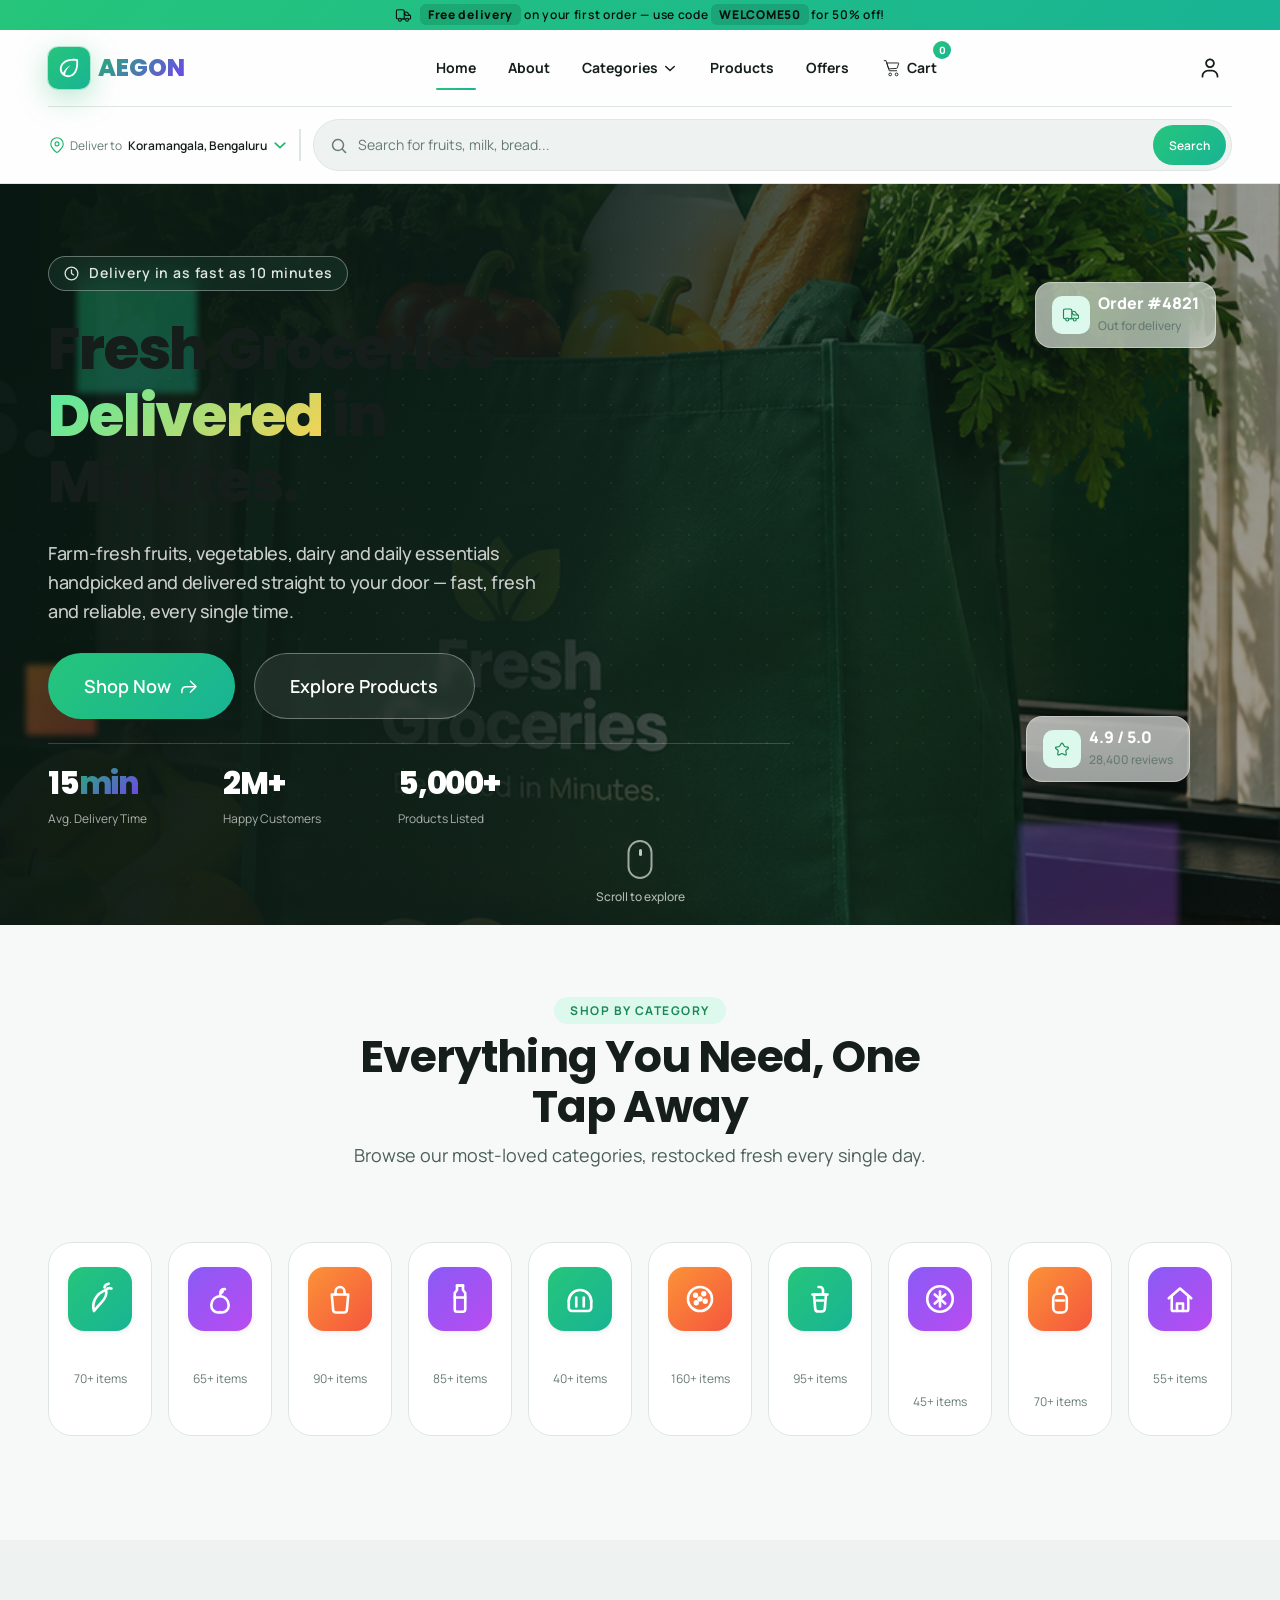
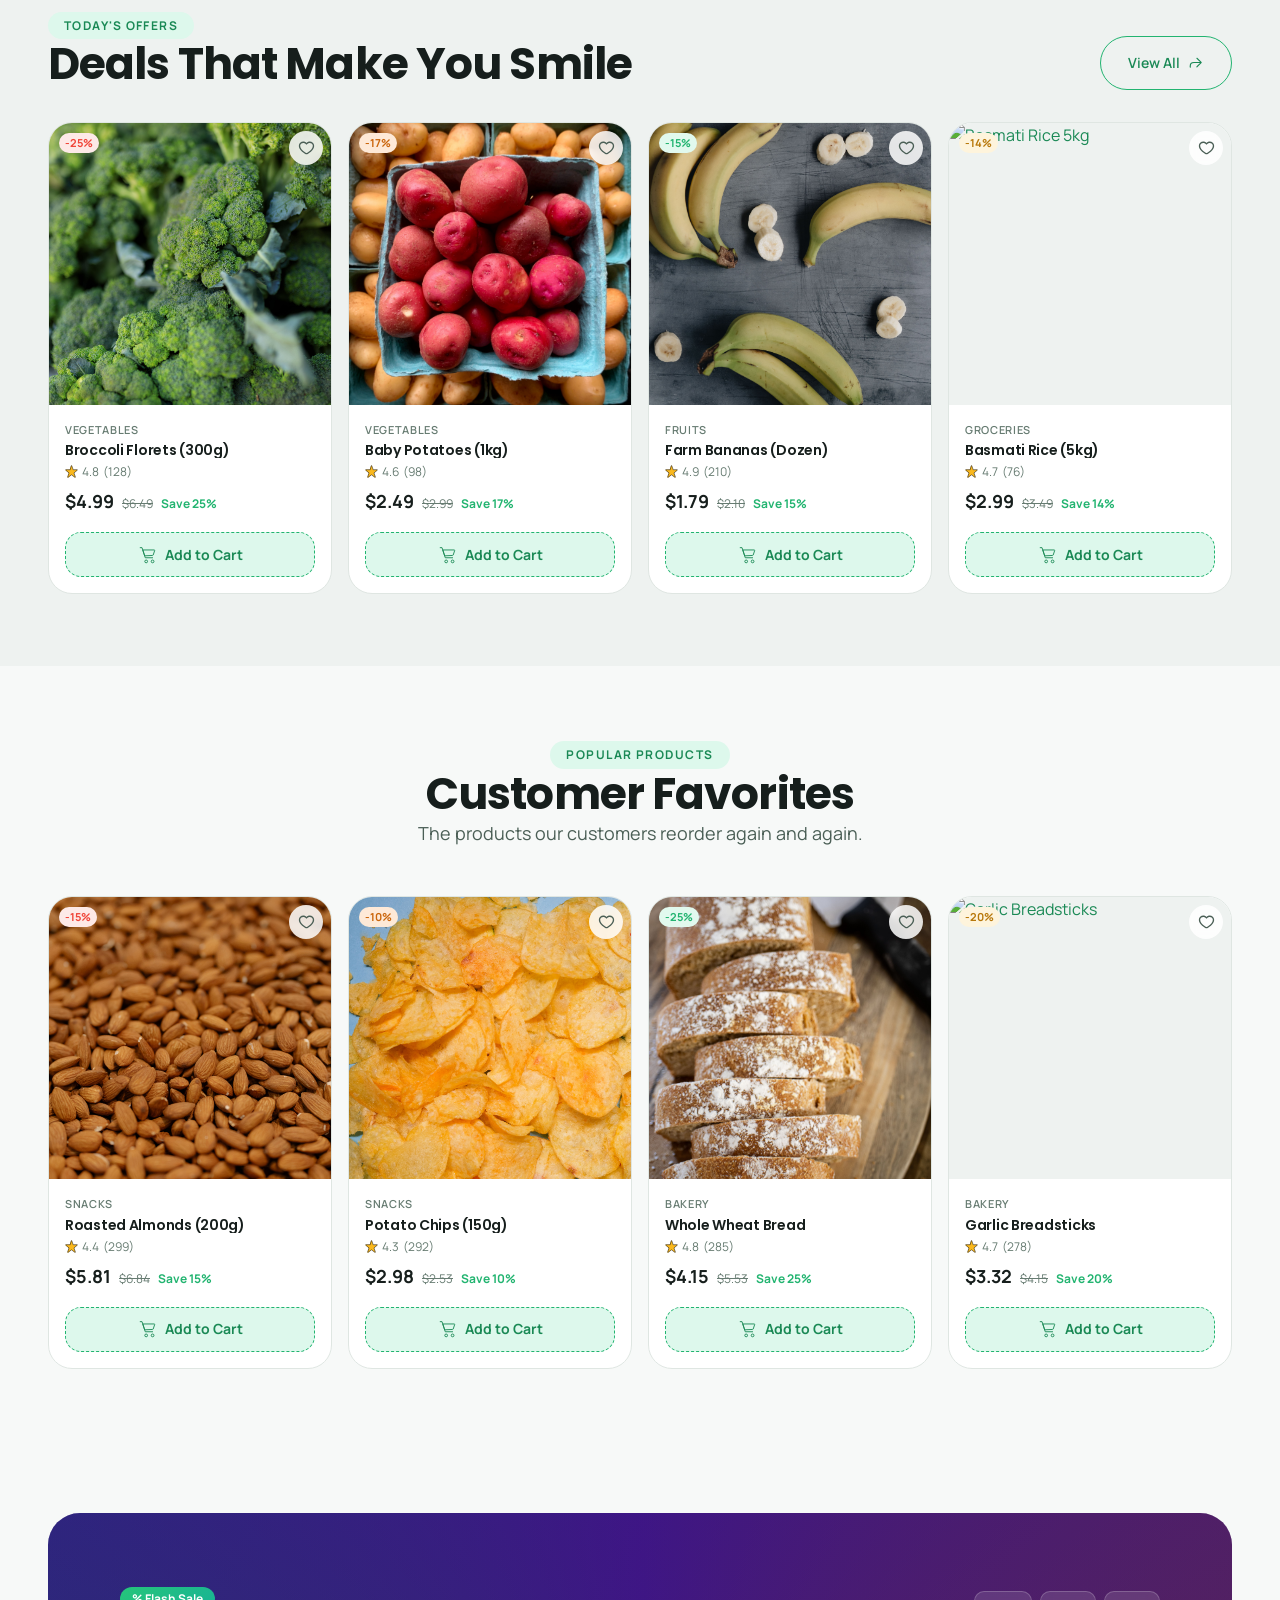
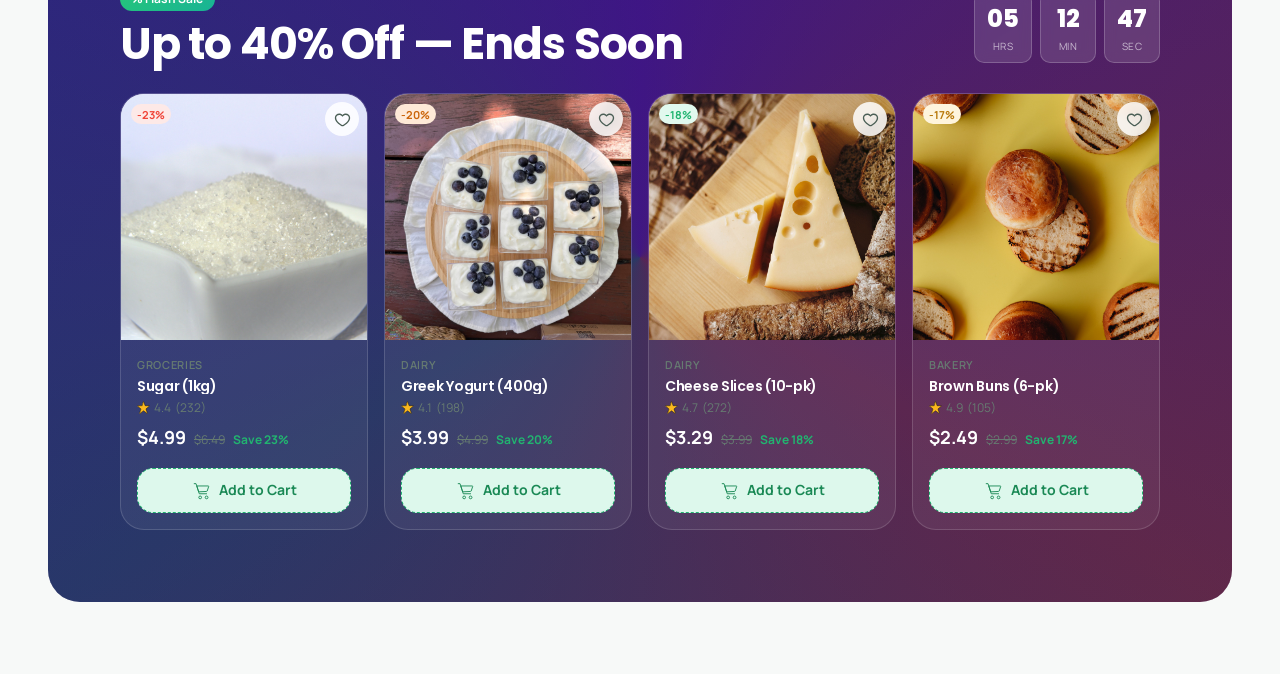
==== commit ba6a2392: "feat: implement flash sale section" ====
--- a/index.html
+++ b/index.html
@@ -1930,6 +1930,544 @@
           </div>
         </div>
       </section>
+
+      <!-- ==========================================================================
+                                       FLASH SALE
+       ========================================================================== -->
+      <section
+        class="section"
+        id="flash-sale"
+        aria-labelledby="flash-sale--title"
+      >
+        <div class="container">
+          <div class="flash-sale">
+            <div class="flash-sale__header">
+              <div>
+                <span class="badge badge--gradient"> % Flash Sale </span>
+                <h2
+                  id="flash-sale-title"
+                  style="
+                    color: var(--color-white);
+                    margin-top: var(--space-2xs);
+                  "
+                >
+                  Up to 40% Off &mdash; Ends Soon
+                </h2>
+              </div>
+              <div
+                class="countdown"
+                role="timer"
+                aria-label="Sale ends in 5 hours 12 minutes 47 seconds"
+              >
+                <div class="countdown__unit">
+                  <span class="countdown__num">05</span
+                  ><span class="countdown__label">Hrs</span>
+                </div>
+                <div class="countdown__unit">
+                  <span class="countdown__num">12</span
+                  ><span class="countdown__label">Min</span>
+                </div>
+                <div class="countdown__unit">
+                  <span class="countdown__num">47</span
+                  ><span class="countdown__label">Sec</span>
+                </div>
+              </div>
+            </div>
+
+            <div class="product-grid">
+              <!-- Product Card 1 -->
+              <article class="product-card">
+                <div class="product-card__media">
+                  <span class="badge badge--danger product-card__badge"
+                    >-23%</span
+                  >
+                  <label
+                    class="product-card__wishlist"
+                    aria-label="Add Sugar, 1kg to wishlist"
+                  >
+                    <input type="checkbox" data-wishlist-toggle="8" />
+                    <svg
+                      xmlns="http://www.w3.org/2000/svg"
+                      width="1em"
+                      height="1em"
+                      aria-hidden="true"
+                      viewBox="0 0 24 24"
+                    >
+                      <path d="M0 0h24v24H0z" fill="none" />
+                      <path
+                        fill="currentColor"
+                        fill-rule="evenodd"
+                        d="M3.25 10.03c0-2.7 2.37-4.78 5.15-4.78c1.433 0 2.695.672 3.6 1.542c.905-.87 2.166-1.542 3.6-1.542c2.78 0 5.15 2.08 5.15 4.78c0 1.85-.789 3.476-1.882 4.852c-1.09 1.372-2.518 2.537-3.884 3.484c-.523.362-1.05.695-1.534.941c-.453.231-.975.443-1.45.443s-.996-.212-1.45-.443a14 14 0 0 1-1.533-.941c-1.367-.947-2.794-2.112-3.885-3.484C4.039 13.506 3.25 11.88 3.25 10.03M8.4 6.75c-2.08 0-3.65 1.53-3.65 3.28c0 1.403.596 2.71 1.556 3.918c.962 1.21 2.257 2.279 3.565 3.185c.495.343.96.634 1.36.838c.428.218.676.279.769.279s.341-.061.77-.28a12 12 0 0 0 1.36-.837c1.307-.906 2.602-1.974 3.564-3.185c.96-1.208 1.556-2.515 1.556-3.918c0-1.75-1.57-3.28-3.65-3.28c-1.194 0-2.31.713-3.005 1.619a.75.75 0 0 1-1.19 0C10.71 7.463 9.595 6.75 8.4 6.75"
+                        clip-rule="evenodd"
+                      />
+                    </svg>
+                  </label>
+                  <a
+                    href="products.html"
+                    class="product-card__media-link"
+                    aria-label="View Sugar, 1kg in Products"
+                  >
+                    <img
+                      src="./assets/images/sugar-1kg.jpg"
+                      alt="Sugar 1kg"
+                      width="400"
+                      height="400"
+                      loading="lazy"
+                    />
+                  </a>
+
+                  <div class="product-card__overlay">
+                    <a
+                      href="singlepage.html?id=7"
+                      class="product-card__quickview"
+                    >
+                      Quick View
+                    </a>
+                  </div>
+                </div>
+
+                <div class="product-card__body">
+                  <span class="product-card__category">groceries</span>
+                  <h3 class="product-card__title">Sugar (1kg)</h3>
+                  <div class="product-card__rating">
+                    <svg
+                      class="icon--filled"
+                      xmlns="http://www.w3.org/2000/svg"
+                      width="1em"
+                      height="1em"
+                      aria-hidden="true"
+                      viewBox="0 0 24 24"
+                    >
+                      <path d="M0 0h24v24H0z" fill="none" />
+                      <g fill="none">
+                        <path
+                          fill="currentColor"
+                          d="M11.523 1.332a.511.511 0 0 1 .957 0l2.59 7.343h7.315a.512.512 0 0 1 .332.9l-6.112 5.067l2.558 7.685a.512.512 0 0 1-.788.574L12 18.224L5.622 22.9a.511.511 0 0 1-.785-.574l2.559-7.685l-6.113-5.067a.512.512 0 0 1 .332-.9h7.316z"
+                        />
+                        <path
+                          fill="currentColor"
+                          d="M12 18.224L5.622 22.9a.511.511 0 0 1-.785-.574l2.559-7.685l-6.113-5.067a.512.512 0 0 1 .332-.9h7.316l2.59-7.343a.51.51 0 0 1 .48-.332z"
+                        />
+                        <path
+                          stroke="#191919"
+                          stroke-linecap="round"
+                          stroke-linejoin="round"
+                          d="M11.523 1.332a.511.511 0 0 1 .957 0l2.59 7.343h7.315a.512.512 0 0 1 .332.9l-6.112 5.067l2.558 7.685a.512.512 0 0 1-.788.574L12 18.224L5.622 22.9a.511.511 0 0 1-.785-.574l2.559-7.685l-6.113-5.067a.512.512 0 0 1 .332-.9h7.316z"
+                        />
+                      </g>
+                    </svg>
+
+                    4.4 <span>(232)</span>
+                  </div>
+                  <div class="product-card__price-row">
+                    <span class="product-card__price">$4.99</span>
+                    <span class="product-card__price-old">$6.49</span>
+                    <span class="product-card__discount">Save 23%</span>
+                  </div>
+                </div>
+                <div class="product-card__footer">
+                  <button
+                    type="button"
+                    class="product-card__add-btn"
+                    data-add-to-cart="8"
+                  >
+                    <svg
+                      xmlns="http://www.w3.org/2000/svg"
+                      width="1em"
+                      height="1em"
+                      aria-hidden="true"
+                      viewBox="0 0 24 24"
+                    >
+                      <path d="M0 0h24v24H0z" fill="none" />
+                      <g fill="none" stroke="currentColor">
+                        <circle cx="10" cy="19" r="1.5" />
+                        <circle cx="17" cy="19" r="1.5" />
+                        <path
+                          stroke-linecap="round"
+                          stroke-linejoin="round"
+                          d="M3.5 4h2l3.504 11H17"
+                        />
+                        <path
+                          stroke-linecap="round"
+                          stroke-linejoin="round"
+                          d="M8.224 12.5L6.3 6.5h12.507a.5.5 0 0 1 .475.658l-1.667 5a.5.5 0 0 1-.474.342z"
+                        />
+                      </g>
+                    </svg>
+                    Add to Cart
+                  </button>
+                </div>
+              </article>
+
+              <!-- Product Card 2 -->
+              <article class="product-card">
+                <div class="product-card__media">
+                  <span class="badge badge--accent product-card__badge"
+                    >-20%</span
+                  >
+                  <label
+                    class="product-card__wishlist"
+                    aria-label="Add Greek Yogurt 400g to wishlist"
+                  >
+                    <input type="checkbox" data-wishlist-toggle="11" />
+                    <svg
+                      xmlns="http://www.w3.org/2000/svg"
+                      width="1em"
+                      height="1em"
+                      aria-hidden="true"
+                      viewBox="0 0 24 24"
+                    >
+                      <path d="M0 0h24v24H0z" fill="none" />
+                      <path
+                        fill="currentColor"
+                        fill-rule="evenodd"
+                        d="M3.25 10.03c0-2.7 2.37-4.78 5.15-4.78c1.433 0 2.695.672 3.6 1.542c.905-.87 2.166-1.542 3.6-1.542c2.78 0 5.15 2.08 5.15 4.78c0 1.85-.789 3.476-1.882 4.852c-1.09 1.372-2.518 2.537-3.884 3.484c-.523.362-1.05.695-1.534.941c-.453.231-.975.443-1.45.443s-.996-.212-1.45-.443a14 14 0 0 1-1.533-.941c-1.367-.947-2.794-2.112-3.885-3.484C4.039 13.506 3.25 11.88 3.25 10.03M8.4 6.75c-2.08 0-3.65 1.53-3.65 3.28c0 1.403.596 2.71 1.556 3.918c.962 1.21 2.257 2.279 3.565 3.185c.495.343.96.634 1.36.838c.428.218.676.279.769.279s.341-.061.77-.28a12 12 0 0 0 1.36-.837c1.307-.906 2.602-1.974 3.564-3.185c.96-1.208 1.556-2.515 1.556-3.918c0-1.75-1.57-3.28-3.65-3.28c-1.194 0-2.31.713-3.005 1.619a.75.75 0 0 1-1.19 0C10.71 7.463 9.595 6.75 8.4 6.75"
+                        clip-rule="evenodd"
+                      />
+                    </svg>
+                  </label>
+                  <a
+                    href="products.html"
+                    class="product-card__media-link"
+                    aria-label="View Greek Yogurt 400g in Products"
+                  >
+                    <img
+                      src="./assets/images/greek-yogurt-400g.jpg"
+                      alt="Greek Yogurt 400g"
+                      width="400"
+                      height="400"
+                      loading="lazy"
+                    />
+                  </a>
+
+                  <div class="product-card__overlay">
+                    <a
+                      href="singlepage.html?id=7"
+                      class="product-card__quickview"
+                    >
+                      Quick View
+                    </a>
+                  </div>
+                </div>
+                <div class="product-card__body">
+                  <span class="product-card__category">dairy</span>
+                  <h3 class="product-card__title">Greek Yogurt (400g)</h3>
+                  <div class="product-card__rating">
+                    <svg
+                      class="icon--filled"
+                      xmlns="http://www.w3.org/2000/svg"
+                      width="1em"
+                      height="1em"
+                      aria-hidden="true"
+                      viewBox="0 0 24 24"
+                    >
+                      <path d="M0 0h24v24H0z" fill="none" />
+                      <g fill="none">
+                        <path
+                          fill="currentColor"
+                          d="M11.523 1.332a.511.511 0 0 1 .957 0l2.59 7.343h7.315a.512.512 0 0 1 .332.9l-6.112 5.067l2.558 7.685a.512.512 0 0 1-.788.574L12 18.224L5.622 22.9a.511.511 0 0 1-.785-.574l2.559-7.685l-6.113-5.067a.512.512 0 0 1 .332-.9h7.316z"
+                        />
+                        <path
+                          fill="currentColor"
+                          d="M12 18.224L5.622 22.9a.511.511 0 0 1-.785-.574l2.559-7.685l-6.113-5.067a.512.512 0 0 1 .332-.9h7.316l2.59-7.343a.51.51 0 0 1 .48-.332z"
+                        />
+                        <path
+                          stroke="#191919"
+                          stroke-linecap="round"
+                          stroke-linejoin="round"
+                          d="M11.523 1.332a.511.511 0 0 1 .957 0l2.59 7.343h7.315a.512.512 0 0 1 .332.9l-6.112 5.067l2.558 7.685a.512.512 0 0 1-.788.574L12 18.224L5.622 22.9a.511.511 0 0 1-.785-.574l2.559-7.685l-6.113-5.067a.512.512 0 0 1 .332-.9h7.316z"
+                        />
+                      </g>
+                    </svg>
+                    4.1 <span>(198)</span>
+                  </div>
+                  <div class="product-card__price-row">
+                    <span class="product-card__price">$3.99</span>
+                    <span class="product-card__price-old">$4.99</span>
+                    <span class="product-card__discount">Save 20%</span>
+                  </div>
+                </div>
+                <div class="product-card__footer">
+                  <button
+                    type="button"
+                    class="product-card__add-btn"
+                    data-add-to-cart="11"
+                  >
+                    <svg
+                      xmlns="http://www.w3.org/2000/svg"
+                      width="1em"
+                      height="1em"
+                      aria-hidden="true"
+                      viewBox="0 0 24 24"
+                    >
+                      <path d="M0 0h24v24H0z" fill="none" />
+                      <g fill="none" stroke="currentColor">
+                        <circle cx="10" cy="19" r="1.5" />
+                        <circle cx="17" cy="19" r="1.5" />
+                        <path
+                          stroke-linecap="round"
+                          stroke-linejoin="round"
+                          d="M3.5 4h2l3.504 11H17"
+                        />
+                        <path
+                          stroke-linecap="round"
+                          stroke-linejoin="round"
+                          d="M8.224 12.5L6.3 6.5h12.507a.5.5 0 0 1 .475.658l-1.667 5a.5.5 0 0 1-.474.342z"
+                        />
+                      </g>
+                    </svg>
+                    Add to Cart
+                  </button>
+                </div>
+              </article>
+
+              <!-- Product Card 3 -->
+              <article class="product-card">
+                <div class="product-card__media">
+                  <span class="badge badge--success product-card__badge"
+                    >-18%</span
+                  >
+                  <label
+                    class="product-card__wishlist"
+                    aria-label="Add Cheese Slices, 10-pk to wishlist"
+                  >
+                    <input type="checkbox" data-wishlist-toggle="22" />
+                    <svg
+                      xmlns="http://www.w3.org/2000/svg"
+                      width="1em"
+                      height="1em"
+                      aria-hidden="true"
+                      viewBox="0 0 24 24"
+                    >
+                      <path d="M0 0h24v24H0z" fill="none" />
+                      <path
+                        fill="currentColor"
+                        fill-rule="evenodd"
+                        d="M3.25 10.03c0-2.7 2.37-4.78 5.15-4.78c1.433 0 2.695.672 3.6 1.542c.905-.87 2.166-1.542 3.6-1.542c2.78 0 5.15 2.08 5.15 4.78c0 1.85-.789 3.476-1.882 4.852c-1.09 1.372-2.518 2.537-3.884 3.484c-.523.362-1.05.695-1.534.941c-.453.231-.975.443-1.45.443s-.996-.212-1.45-.443a14 14 0 0 1-1.533-.941c-1.367-.947-2.794-2.112-3.885-3.484C4.039 13.506 3.25 11.88 3.25 10.03M8.4 6.75c-2.08 0-3.65 1.53-3.65 3.28c0 1.403.596 2.71 1.556 3.918c.962 1.21 2.257 2.279 3.565 3.185c.495.343.96.634 1.36.838c.428.218.676.279.769.279s.341-.061.77-.28a12 12 0 0 0 1.36-.837c1.307-.906 2.602-1.974 3.564-3.185c.96-1.208 1.556-2.515 1.556-3.918c0-1.75-1.57-3.28-3.65-3.28c-1.194 0-2.31.713-3.005 1.619a.75.75 0 0 1-1.19 0C10.71 7.463 9.595 6.75 8.4 6.75"
+                        clip-rule="evenodd"
+                      />
+                    </svg>
+                  </label>
+                  <a
+                    href="products.html"
+                    class="product-card__media-link"
+                    aria-label="View Cheese Slices, 10-pk in Products"
+                  >
+                    <img
+                      src="./assets/images/cheese-slices-10-pk.jpg"
+                      alt="Cheese Slices 10-pk"
+                      width="400"
+                      height="400"
+                      loading="lazy"
+                    />
+                  </a>
+
+                  <div class="product-card__overlay">
+                    <a
+                      href="singlepage.html?id=7"
+                      class="product-card__quickview"
+                    >
+                      Quick View
+                    </a>
+                  </div>
+                </div>
+                <div class="product-card__body">
+                  <span class="product-card__category">dairy</span>
+                  <h3 class="product-card__title">Cheese Slices (10-pk)</h3>
+                  <div class="product-card__rating">
+                    <svg
+                      class="icon--filled"
+                      xmlns="http://www.w3.org/2000/svg"
+                      width="1em"
+                      height="1em"
+                      aria-hidden="true"
+                      viewBox="0 0 24 24"
+                    >
+                      <path d="M0 0h24v24H0z" fill="none" />
+                      <g fill="none">
+                        <path
+                          fill="currentColor"
+                          d="M11.523 1.332a.511.511 0 0 1 .957 0l2.59 7.343h7.315a.512.512 0 0 1 .332.9l-6.112 5.067l2.558 7.685a.512.512 0 0 1-.788.574L12 18.224L5.622 22.9a.511.511 0 0 1-.785-.574l2.559-7.685l-6.113-5.067a.512.512 0 0 1 .332-.9h7.316z"
+                        />
+                        <path
+                          fill="currentColor"
+                          d="M12 18.224L5.622 22.9a.511.511 0 0 1-.785-.574l2.559-7.685l-6.113-5.067a.512.512 0 0 1 .332-.9h7.316l2.59-7.343a.51.51 0 0 1 .48-.332z"
+                        />
+                        <path
+                          stroke="#191919"
+                          stroke-linecap="round"
+                          stroke-linejoin="round"
+                          d="M11.523 1.332a.511.511 0 0 1 .957 0l2.59 7.343h7.315a.512.512 0 0 1 .332.9l-6.112 5.067l2.558 7.685a.512.512 0 0 1-.788.574L12 18.224L5.622 22.9a.511.511 0 0 1-.785-.574l2.559-7.685l-6.113-5.067a.512.512 0 0 1 .332-.9h7.316z"
+                        />
+                      </g>
+                    </svg>
+                    4.7 <span>(272)</span>
+                  </div>
+                  <div class="product-card__price-row">
+                    <span class="product-card__price">$3.29</span>
+                    <span class="product-card__price-old">$3.99</span>
+                    <span class="product-card__discount">Save 18%</span>
+                  </div>
+                </div>
+                <div class="product-card__footer">
+                  <button
+                    type="button"
+                    class="product-card__add-btn"
+                    data-add-to-cart="22"
+                  >
+                    <svg
+                      xmlns="http://www.w3.org/2000/svg"
+                      width="1em"
+                      height="1em"
+                      aria-hidden="true"
+                      viewBox="0 0 24 24"
+                    >
+                      <path d="M0 0h24v24H0z" fill="none" />
+                      <g fill="none" stroke="currentColor">
+                        <circle cx="10" cy="19" r="1.5" />
+                        <circle cx="17" cy="19" r="1.5" />
+                        <path
+                          stroke-linecap="round"
+                          stroke-linejoin="round"
+                          d="M3.5 4h2l3.504 11H17"
+                        />
+                        <path
+                          stroke-linecap="round"
+                          stroke-linejoin="round"
+                          d="M8.224 12.5L6.3 6.5h12.507a.5.5 0 0 1 .475.658l-1.667 5a.5.5 0 0 1-.474.342z"
+                        />
+                      </g>
+                    </svg>
+                    Add to Cart
+                  </button>
+                </div>
+              </article>
+
+              <!-- Product Card 4 -->
+              <article class="product-card">
+                <div class="product-card__media">
+                  <span class="badge badge--warning product-card__badge"
+                    >-17%</span
+                  >
+                  <label
+                    class="product-card__wishlist"
+                    aria-label="Add Brown Buns 6-pk to wishlist"
+                  >
+                    <input type="checkbox" data-wishlist-toggle="29" />
+                    <svg
+                      xmlns="http://www.w3.org/2000/svg"
+                      width="1em"
+                      height="1em"
+                      aria-hidden="true"
+                      viewBox="0 0 24 24"
+                    >
+                      <path d="M0 0h24v24H0z" fill="none" />
+                      <path
+                        fill="currentColor"
+                        fill-rule="evenodd"
+                        d="M3.25 10.03c0-2.7 2.37-4.78 5.15-4.78c1.433 0 2.695.672 3.6 1.542c.905-.87 2.166-1.542 3.6-1.542c2.78 0 5.15 2.08 5.15 4.78c0 1.85-.789 3.476-1.882 4.852c-1.09 1.372-2.518 2.537-3.884 3.484c-.523.362-1.05.695-1.534.941c-.453.231-.975.443-1.45.443s-.996-.212-1.45-.443a14 14 0 0 1-1.533-.941c-1.367-.947-2.794-2.112-3.885-3.484C4.039 13.506 3.25 11.88 3.25 10.03M8.4 6.75c-2.08 0-3.65 1.53-3.65 3.28c0 1.403.596 2.71 1.556 3.918c.962 1.21 2.257 2.279 3.565 3.185c.495.343.96.634 1.36.838c.428.218.676.279.769.279s.341-.061.77-.28a12 12 0 0 0 1.36-.837c1.307-.906 2.602-1.974 3.564-3.185c.96-1.208 1.556-2.515 1.556-3.918c0-1.75-1.57-3.28-3.65-3.28c-1.194 0-2.31.713-3.005 1.619a.75.75 0 0 1-1.19 0C10.71 7.463 9.595 6.75 8.4 6.75"
+                        clip-rule="evenodd"
+                      />
+                    </svg>
+                  </label>
+                  <a
+                    href="products.html"
+                    class="product-card__media-link"
+                    aria-label="View Brown Buns 6-pk in Products"
+                  >
+                    <img
+                      src="./assets/images/brown-buns-6-pk.jpg"
+                      alt="Brown Buns 6-pk"
+                      width="400"
+                      height="400"
+                      loading="lazy"
+                    />
+                  </a>
+
+                  <div class="product-card__overlay">
+                    <a
+                      href="singlepage.html?id=7"
+                      class="product-card__quickview"
+                    >
+                      Quick View
+                    </a>
+                  </div>
+                </div>
+                <div class="product-card__body">
+                  <span class="product-card__category">bakery</span>
+                  <h3 class="product-card__title">Brown Buns (6-pk)</h3>
+                  <div class="product-card__rating">
+                    <svg
+                      class="icon--filled"
+                      xmlns="http://www.w3.org/2000/svg"
+                      width="1em"
+                      height="1em"
+                      aria-hidden="true"
+                      viewBox="0 0 24 24"
+                    >
+                      <path d="M0 0h24v24H0z" fill="none" />
+                      <g fill="none">
+                        <path
+                          fill="currentColor"
+                          d="M11.523 1.332a.511.511 0 0 1 .957 0l2.59 7.343h7.315a.512.512 0 0 1 .332.9l-6.112 5.067l2.558 7.685a.512.512 0 0 1-.788.574L12 18.224L5.622 22.9a.511.511 0 0 1-.785-.574l2.559-7.685l-6.113-5.067a.512.512 0 0 1 .332-.9h7.316z"
+                        />
+                        <path
+                          fill="currentColor"
+                          d="M12 18.224L5.622 22.9a.511.511 0 0 1-.785-.574l2.559-7.685l-6.113-5.067a.512.512 0 0 1 .332-.9h7.316l2.59-7.343a.51.51 0 0 1 .48-.332z"
+                        />
+                        <path
+                          stroke="#191919"
+                          stroke-linecap="round"
+                          stroke-linejoin="round"
+                          d="M11.523 1.332a.511.511 0 0 1 .957 0l2.59 7.343h7.315a.512.512 0 0 1 .332.9l-6.112 5.067l2.558 7.685a.512.512 0 0 1-.788.574L12 18.224L5.622 22.9a.511.511 0 0 1-.785-.574l2.559-7.685l-6.113-5.067a.512.512 0 0 1 .332-.9h7.316z"
+                        />
+                      </g>
+                    </svg>
+                    4.9 <span>(105)</span>
+                  </div>
+                  <div class="product-card__price-row">
+                    <span class="product-card__price">$2.49</span>
+                    <span class="product-card__price-old">$2.99</span>
+                    <span class="product-card__discount">Save 17%</span>
+                  </div>
+                </div>
+                <div class="product-card__footer">
+                  <button
+                    type="button"
+                    class="product-card__add-btn"
+                    data-add-to-cart="29"
+                  >
+                    <svg
+                      xmlns="http://www.w3.org/2000/svg"
+                      width="1em"
+                      height="1em"
+                      aria-hidden="true"
+                      viewBox="0 0 24 24"
+                    >
+                      <path d="M0 0h24v24H0z" fill="none" />
+                      <g fill="none" stroke="currentColor">
+                        <circle cx="10" cy="19" r="1.5" />
+                        <circle cx="17" cy="19" r="1.5" />
+                        <path
+                          stroke-linecap="round"
+                          stroke-linejoin="round"
+                          d="M3.5 4h2l3.504 11H17"
+                        />
+                        <path
+                          stroke-linecap="round"
+                          stroke-linejoin="round"
+                          d="M8.224 12.5L6.3 6.5h12.507a.5.5 0 0 1 .475.658l-1.667 5a.5.5 0 0 1-.474.342z"
+                        />
+                      </g>
+                    </svg>
+                    Add to Cart
+                  </button>
+                </div>
+              </article>
+            </div>
+          </div>
+        </div>
+      </section>
     </main>
   </body>
 </html>
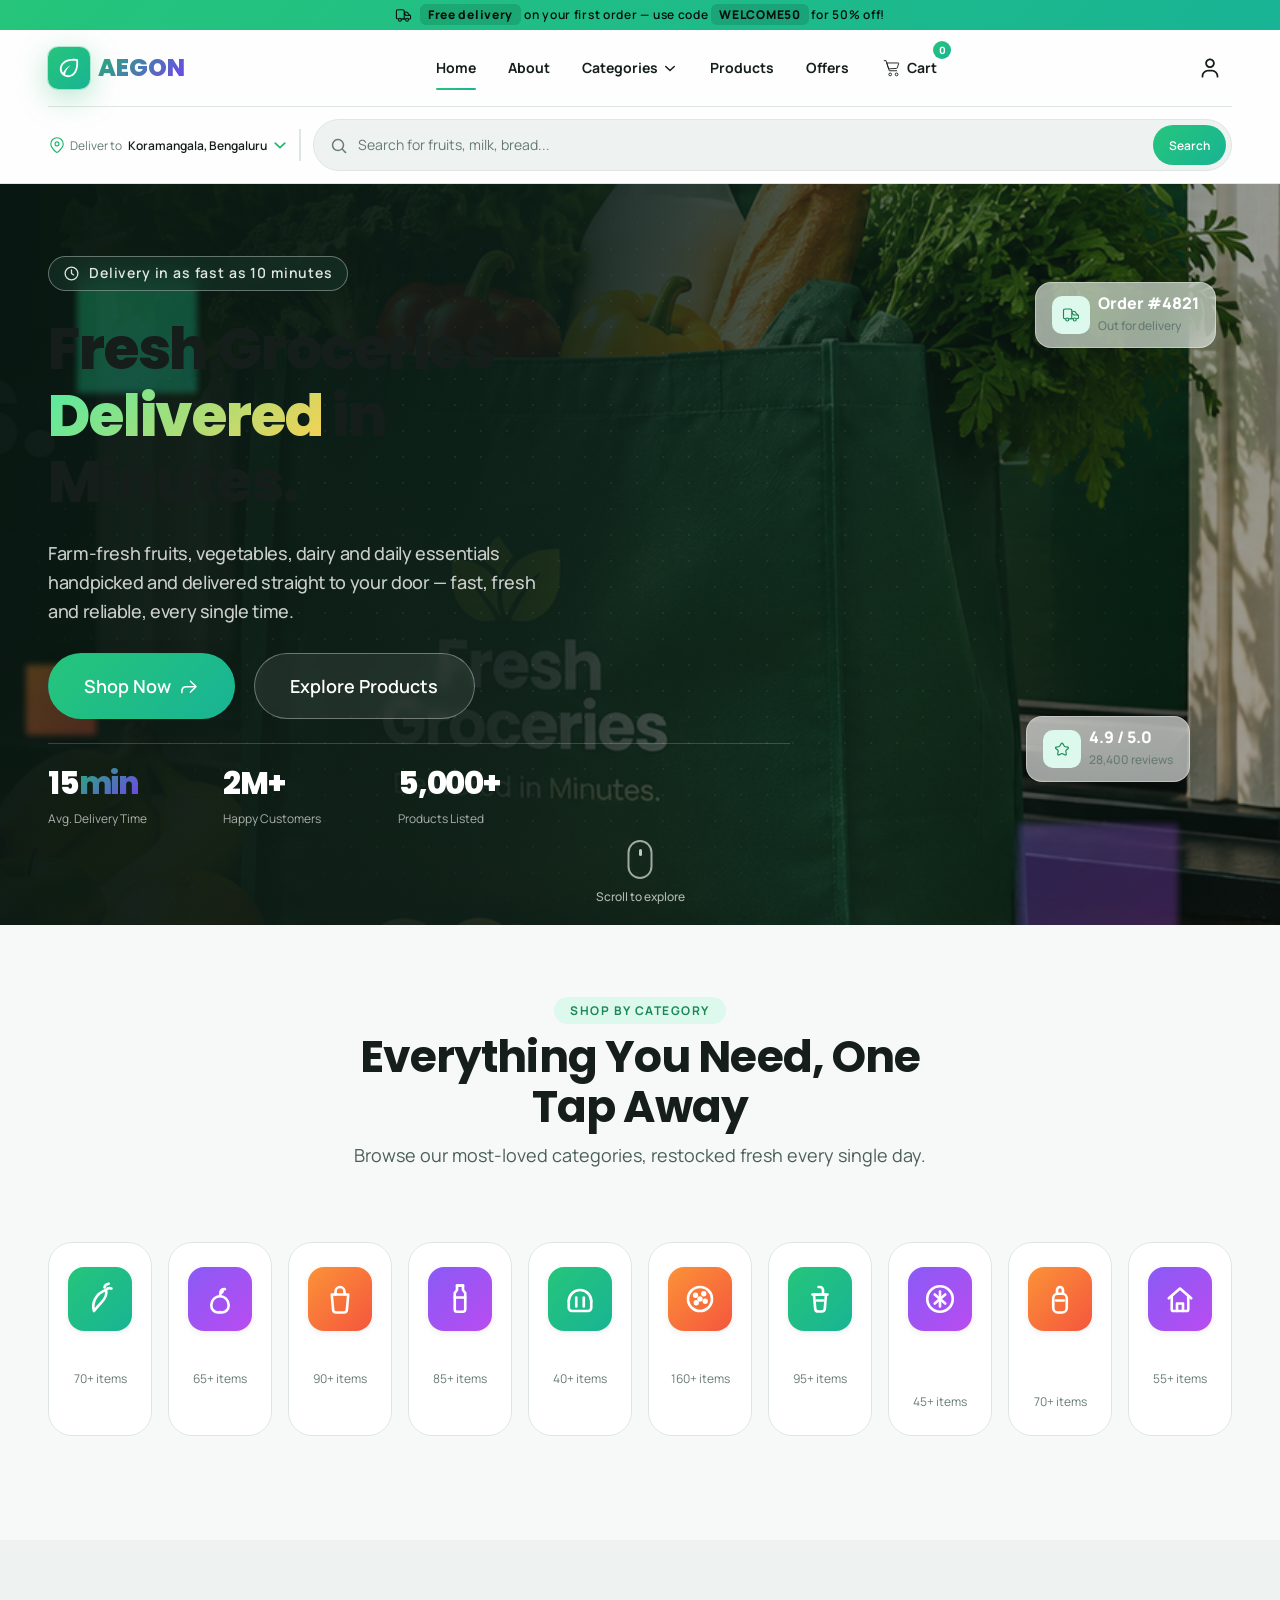
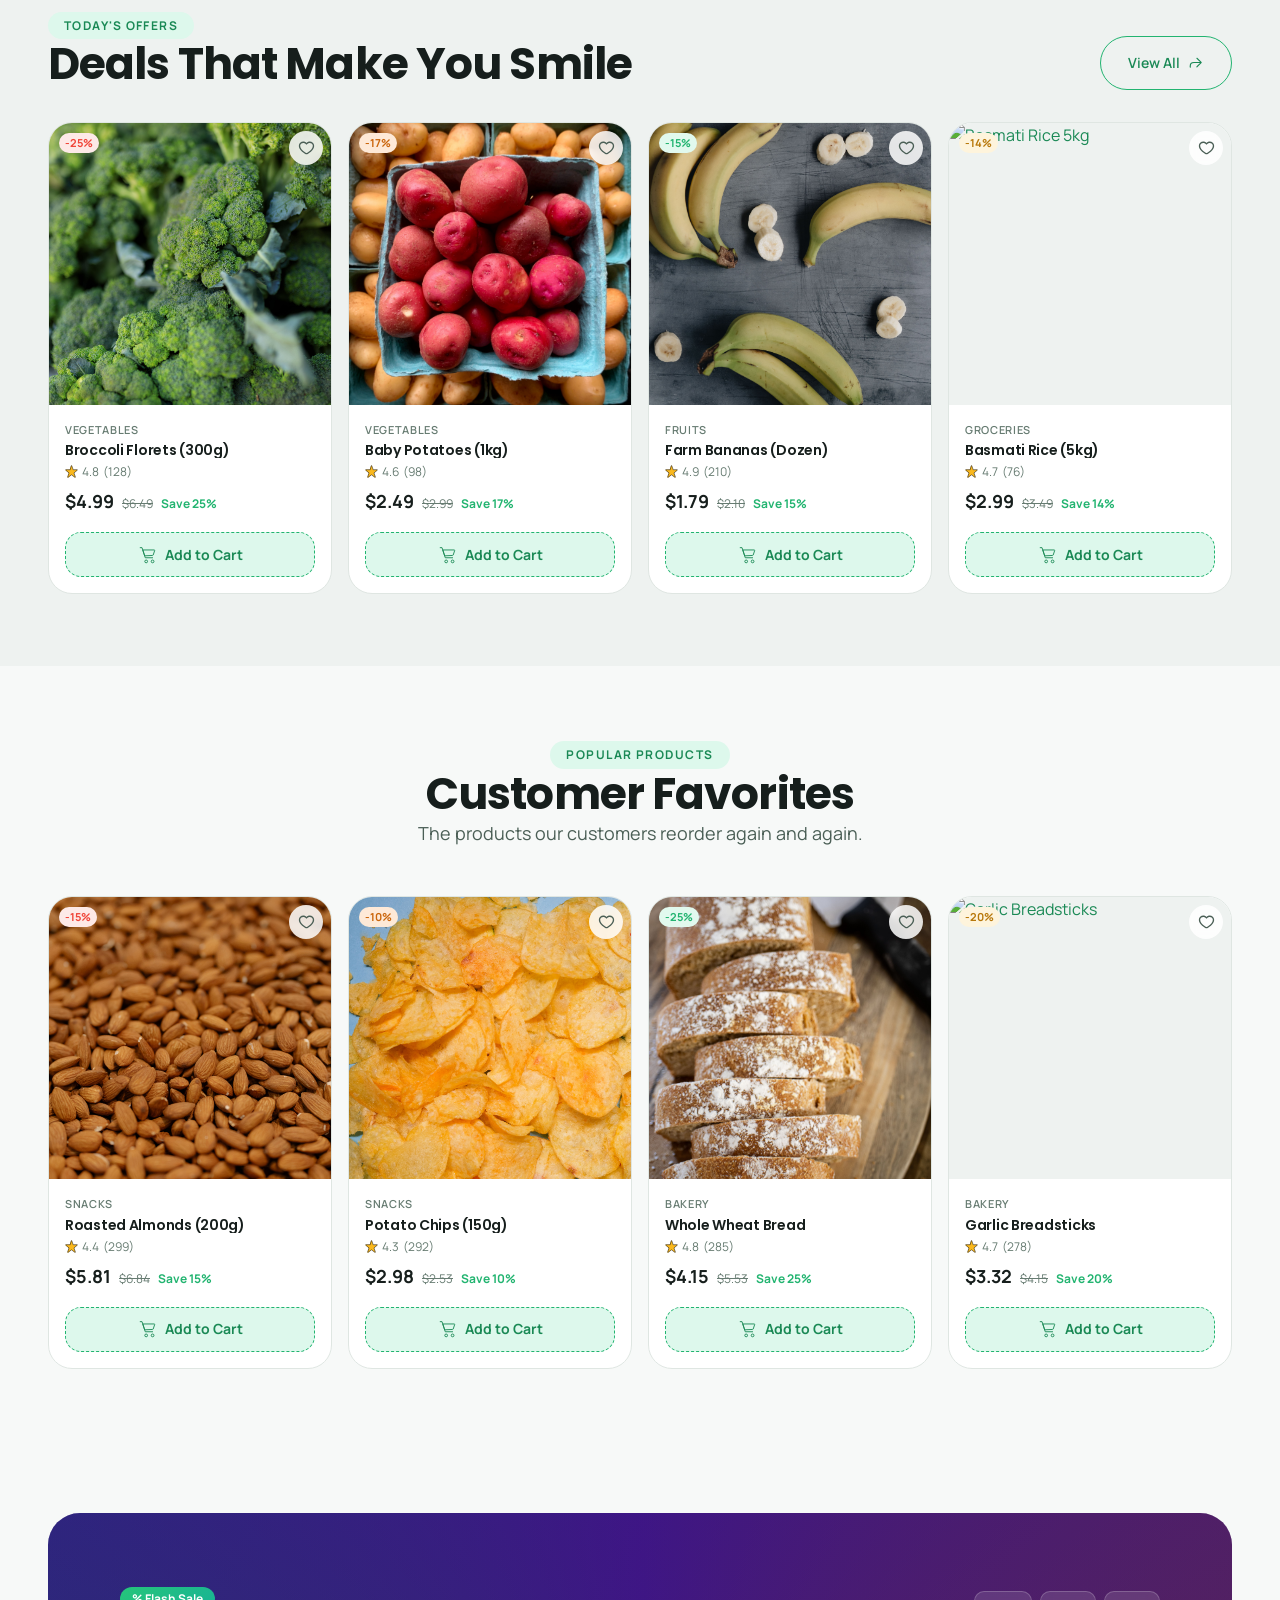
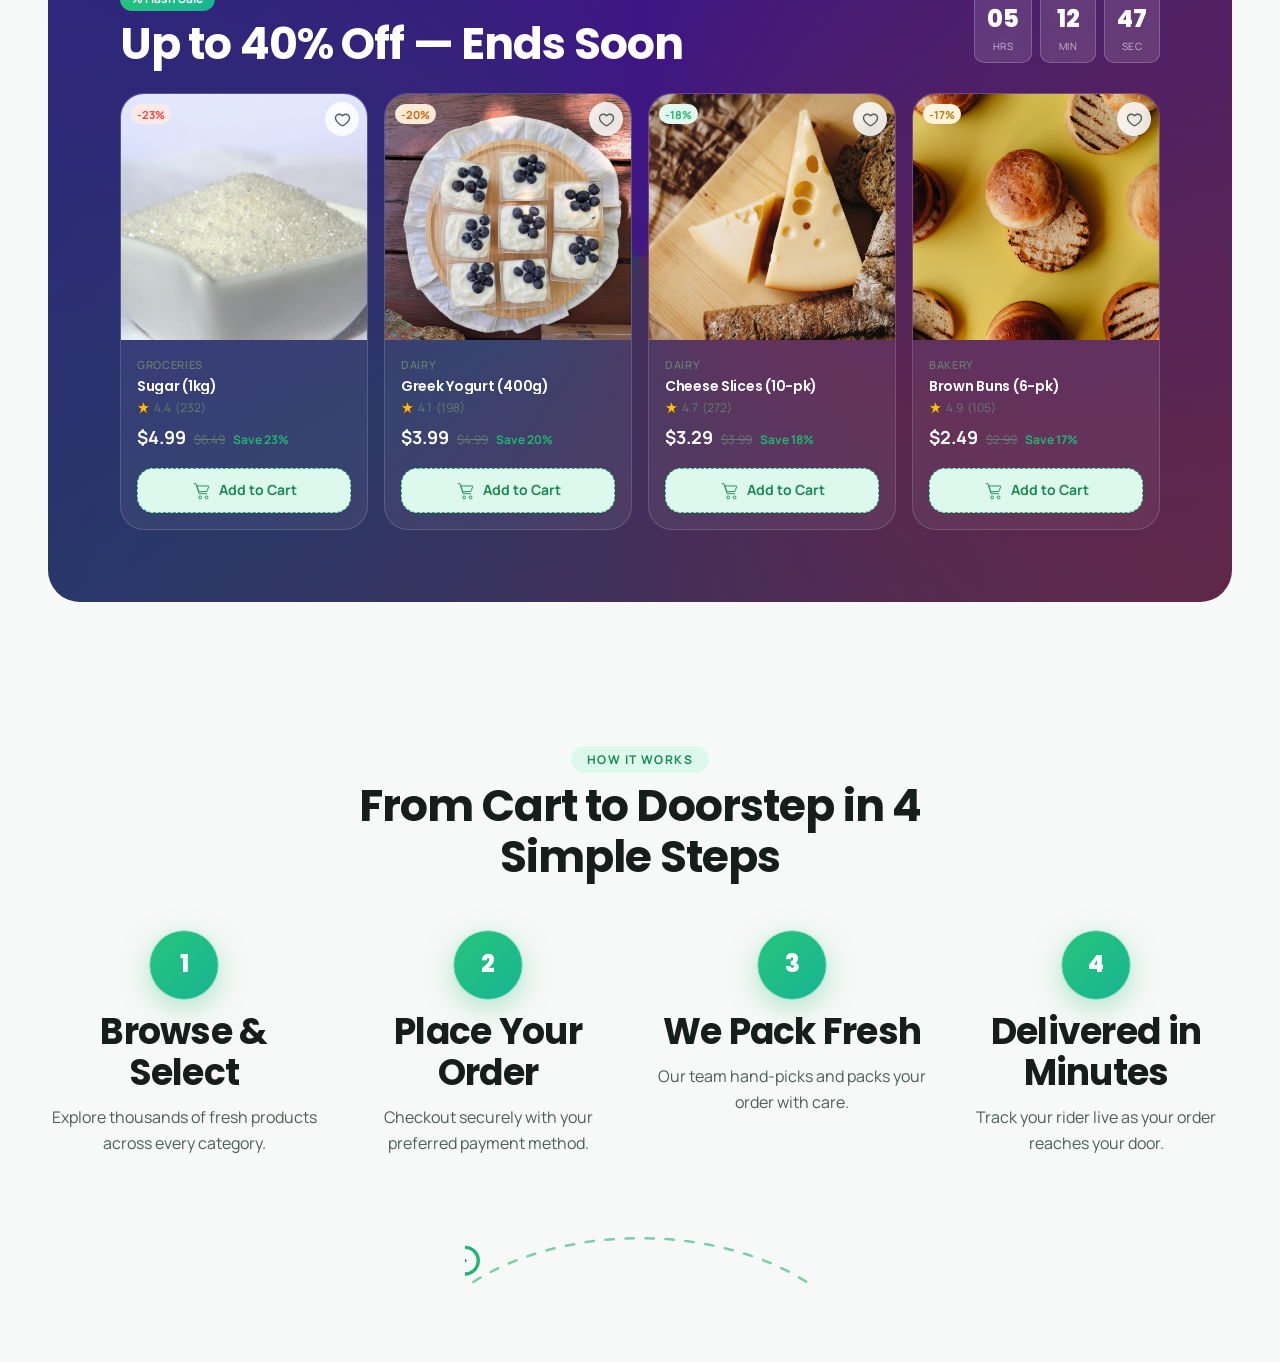
==== commit f61e6375: "feat: implement delivery process section" ====
--- a/index.html
+++ b/index.html
@@ -2468,6 +2468,94 @@
           </div>
         </div>
       </section>
+
+      <!-- ==========================================================================
+                                       DELIVERY PROCESS
+       ========================================================================== -->
+      <section
+        class="section"
+        id="how-it-works"
+        aria-labelledby="how-it-works--title"
+      >
+        <div class="container">
+          <div class="section-header">
+            <span class="eyebrow">How It Works</span>
+            <h2 id="how-it-works--title">
+              From Cart to Doorstep in 4 Simple Steps
+            </h2>
+          </div>
+
+          <div class="process-steps">
+            <div class="process-step">
+              <span class="process-step__num">1</span>
+              <h3>Browse &amp; Select</h3>
+              <p>Explore thousands of fresh products across every category.</p>
+            </div>
+            <div class="process-step">
+              <span class="process-step__num">2</span>
+              <h3>Place Your Order</h3>
+              <p>Checkout securely with your preferred payment method.</p>
+            </div>
+            <div class="process-step">
+              <span class="process-step__num">3</span>
+              <h3>We Pack Fresh</h3>
+              <p>Our team hand-picks and packs your order with care.</p>
+            </div>
+            <div class="process-step">
+              <span class="process-step__num">4</span>
+              <h3>Delivered in Minutes</h3>
+              <p>Track your rider live as your order reaches your door.</p>
+            </div>
+          </div>
+
+          <!-- Animated Delivery Bike Illustration -->
+          <div
+            class="delivery-illustration"
+            role="img"
+            aria-label="Illustration of a delivery bike riding along a dashed delivery route"
+          >
+            <svg viewBox="0 0 420 160" width="100%">
+              <path class="path" d="M10 130 C120 60, 300 60, 410 130" />
+              <g class="bike" transform="translate(180,70)">
+                <circle
+                  class="wheel"
+                  cx="-24"
+                  cy="46"
+                  r="16"
+                  fill="none"
+                  stroke="var(--color-brand-primary)"
+                  stroke-width="4"
+                />
+                <circle
+                  class="wheel"
+                  cx="34"
+                  cy="46"
+                  r="16"
+                  fill="none"
+                  stroke="var(--color-brand-primary)"
+                  stroke-width="4"
+                />
+                <path
+                  d="M-24 46 L4 20 L34 46 M4 20 L-4 0 L-20 0 M4 20 L20 4"
+                  fill="none"
+                  stroke="var(--color-brand-primary-dark)"
+                  stroke-width="4"
+                  stroke-linecap="round"
+                  stroke-linejoin="round"
+                />
+                <rect
+                  x="-2"
+                  y="-14"
+                  width="20"
+                  height="12"
+                  rx="3"
+                  fill="var(--color-brand-accent)"
+                />
+              </g>
+            </svg>
+          </div>
+        </div>
+      </section>
     </main>
   </body>
 </html>
--- a/css/main.css
+++ b/css/main.css
@@ -15,5 +15,6 @@
 @import url("./components/button.css");
 @import url("./components/category-card.css");
 @import url("./components/product-card.css");
+@import url("./components/delivery-process.css");
 
 @import url("./responsive.css");
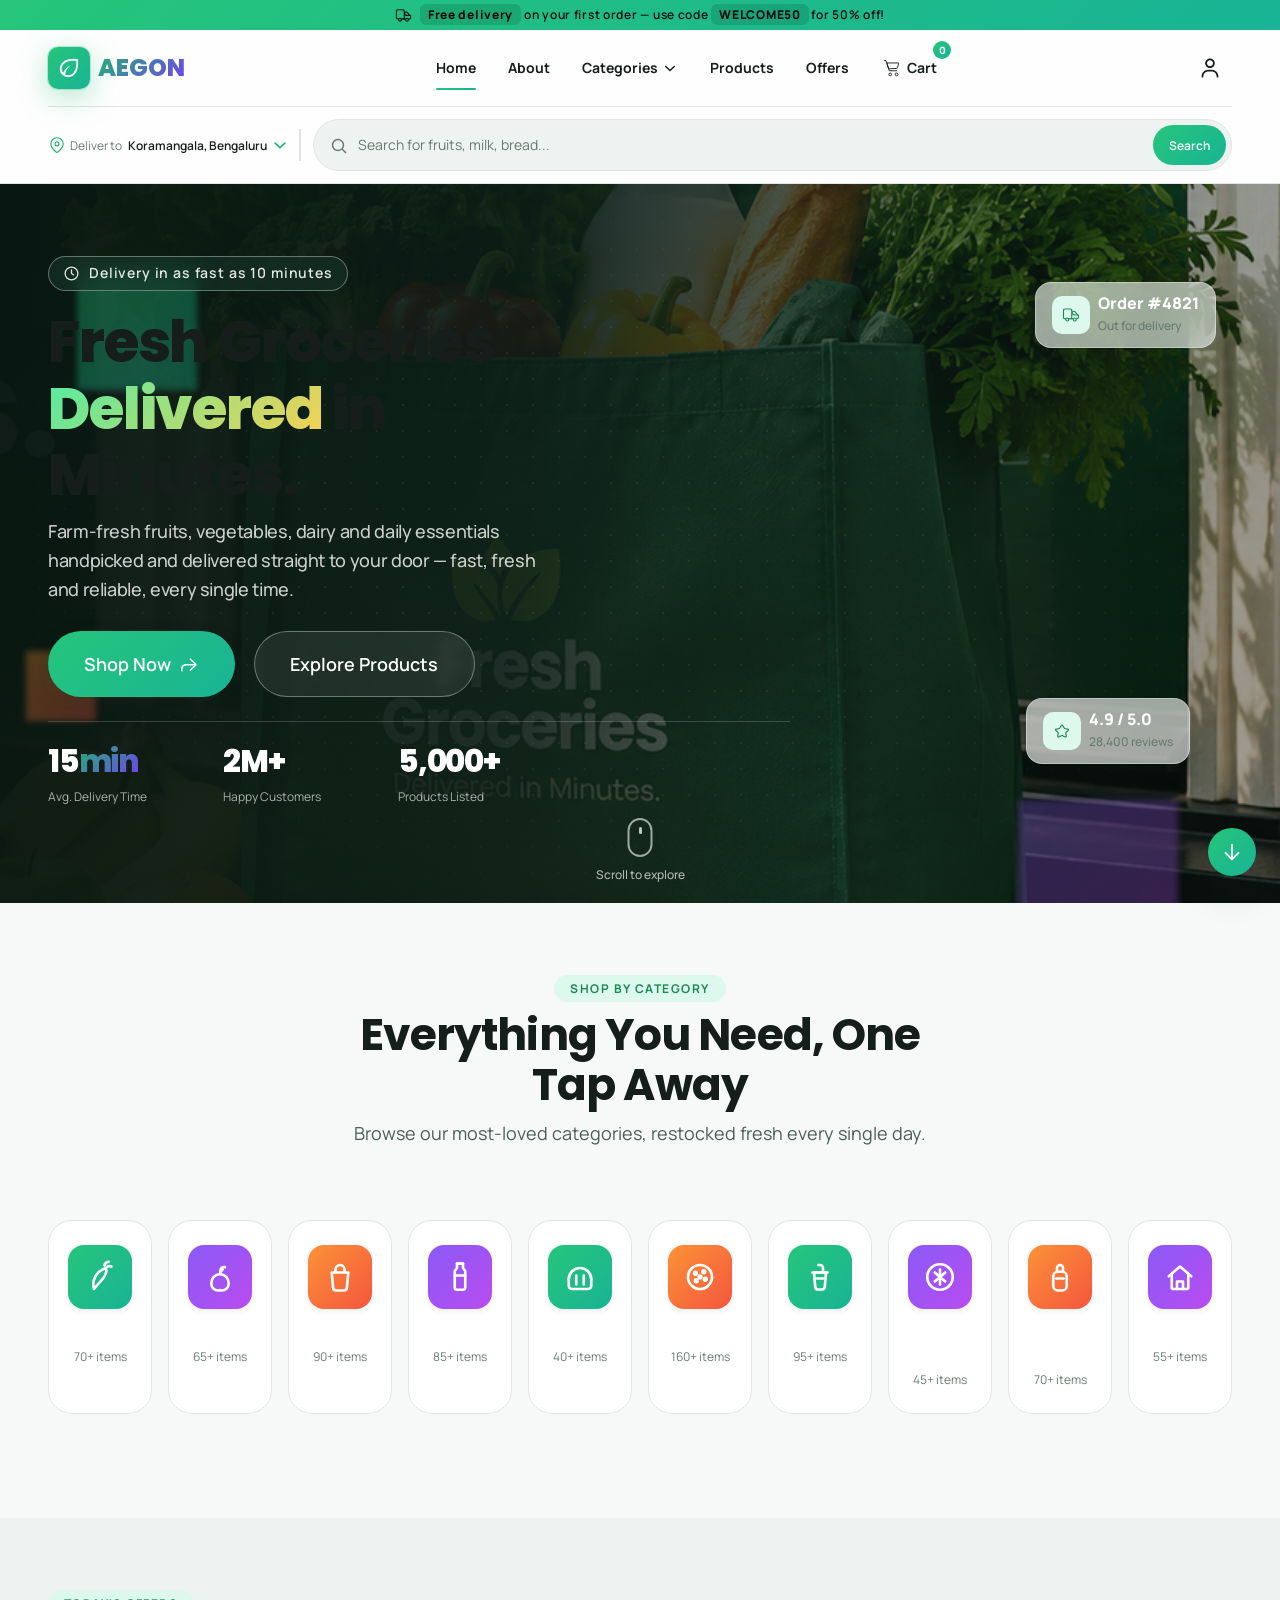
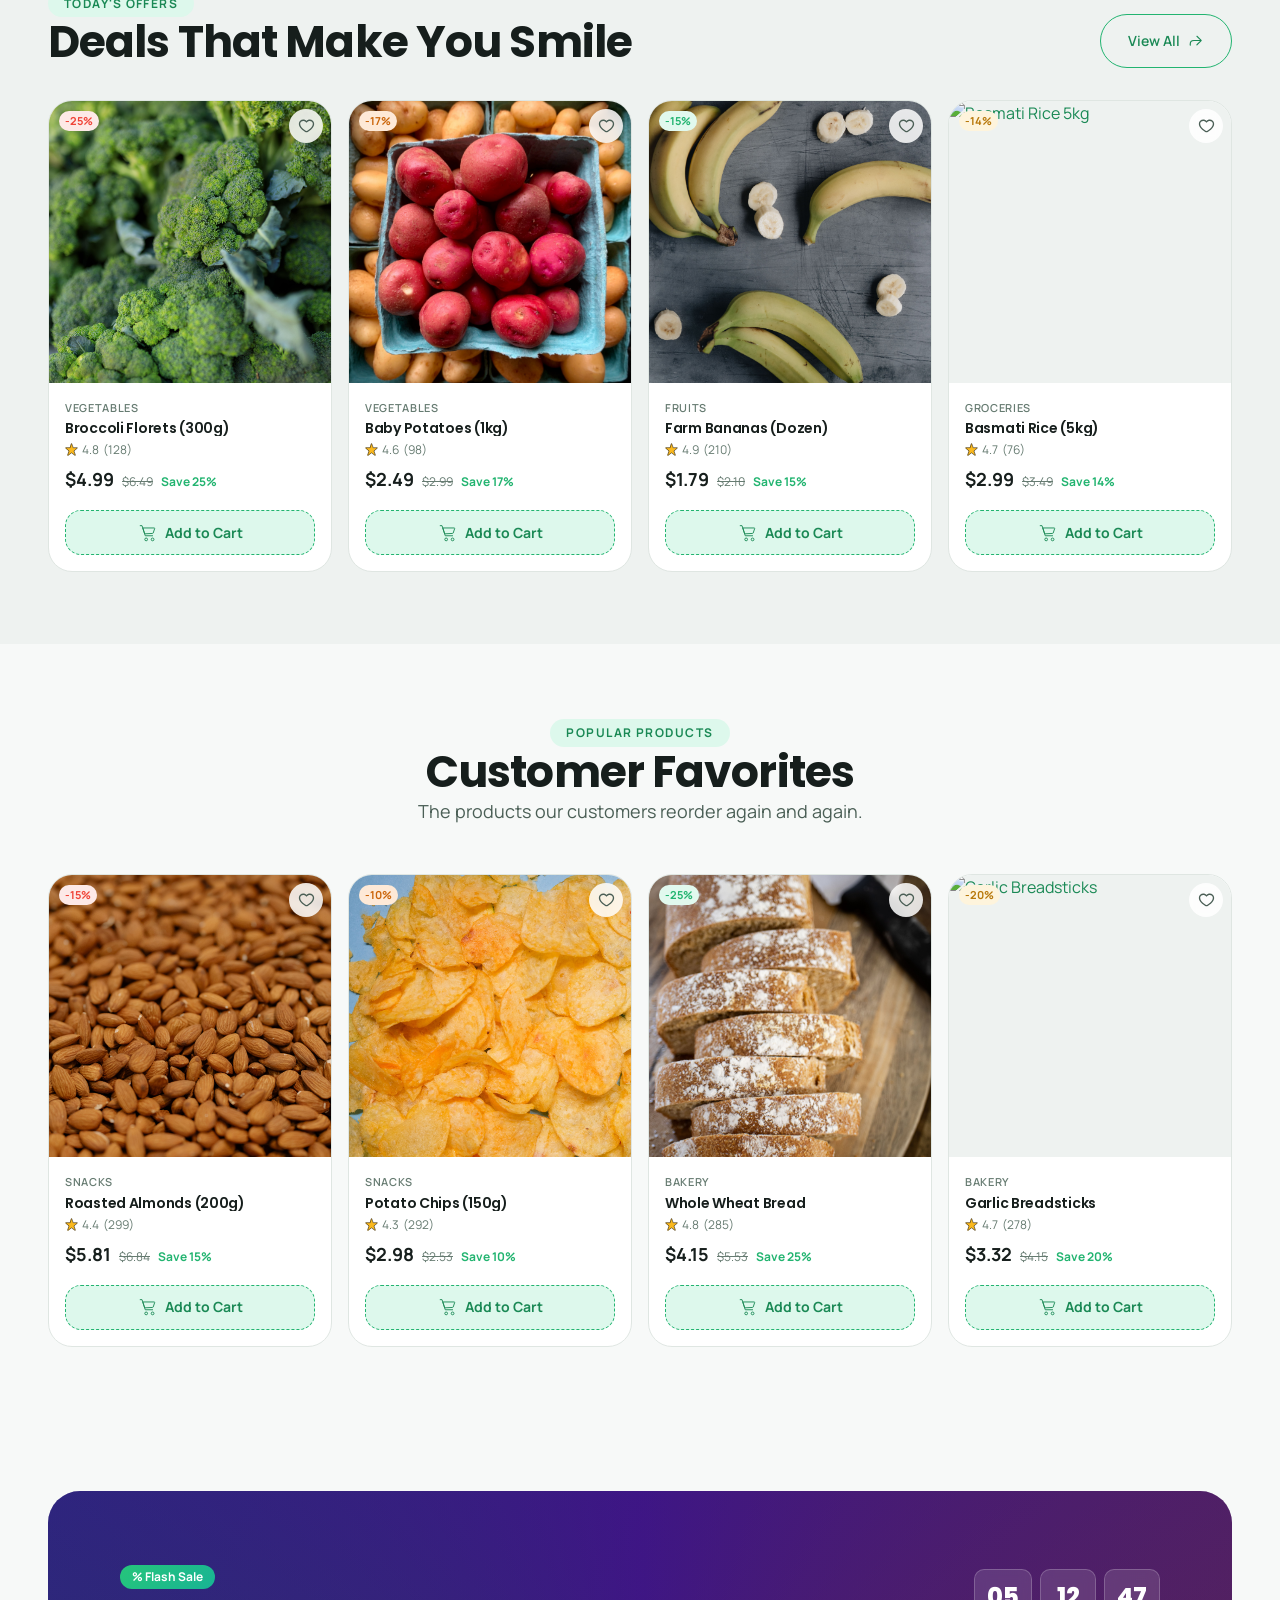
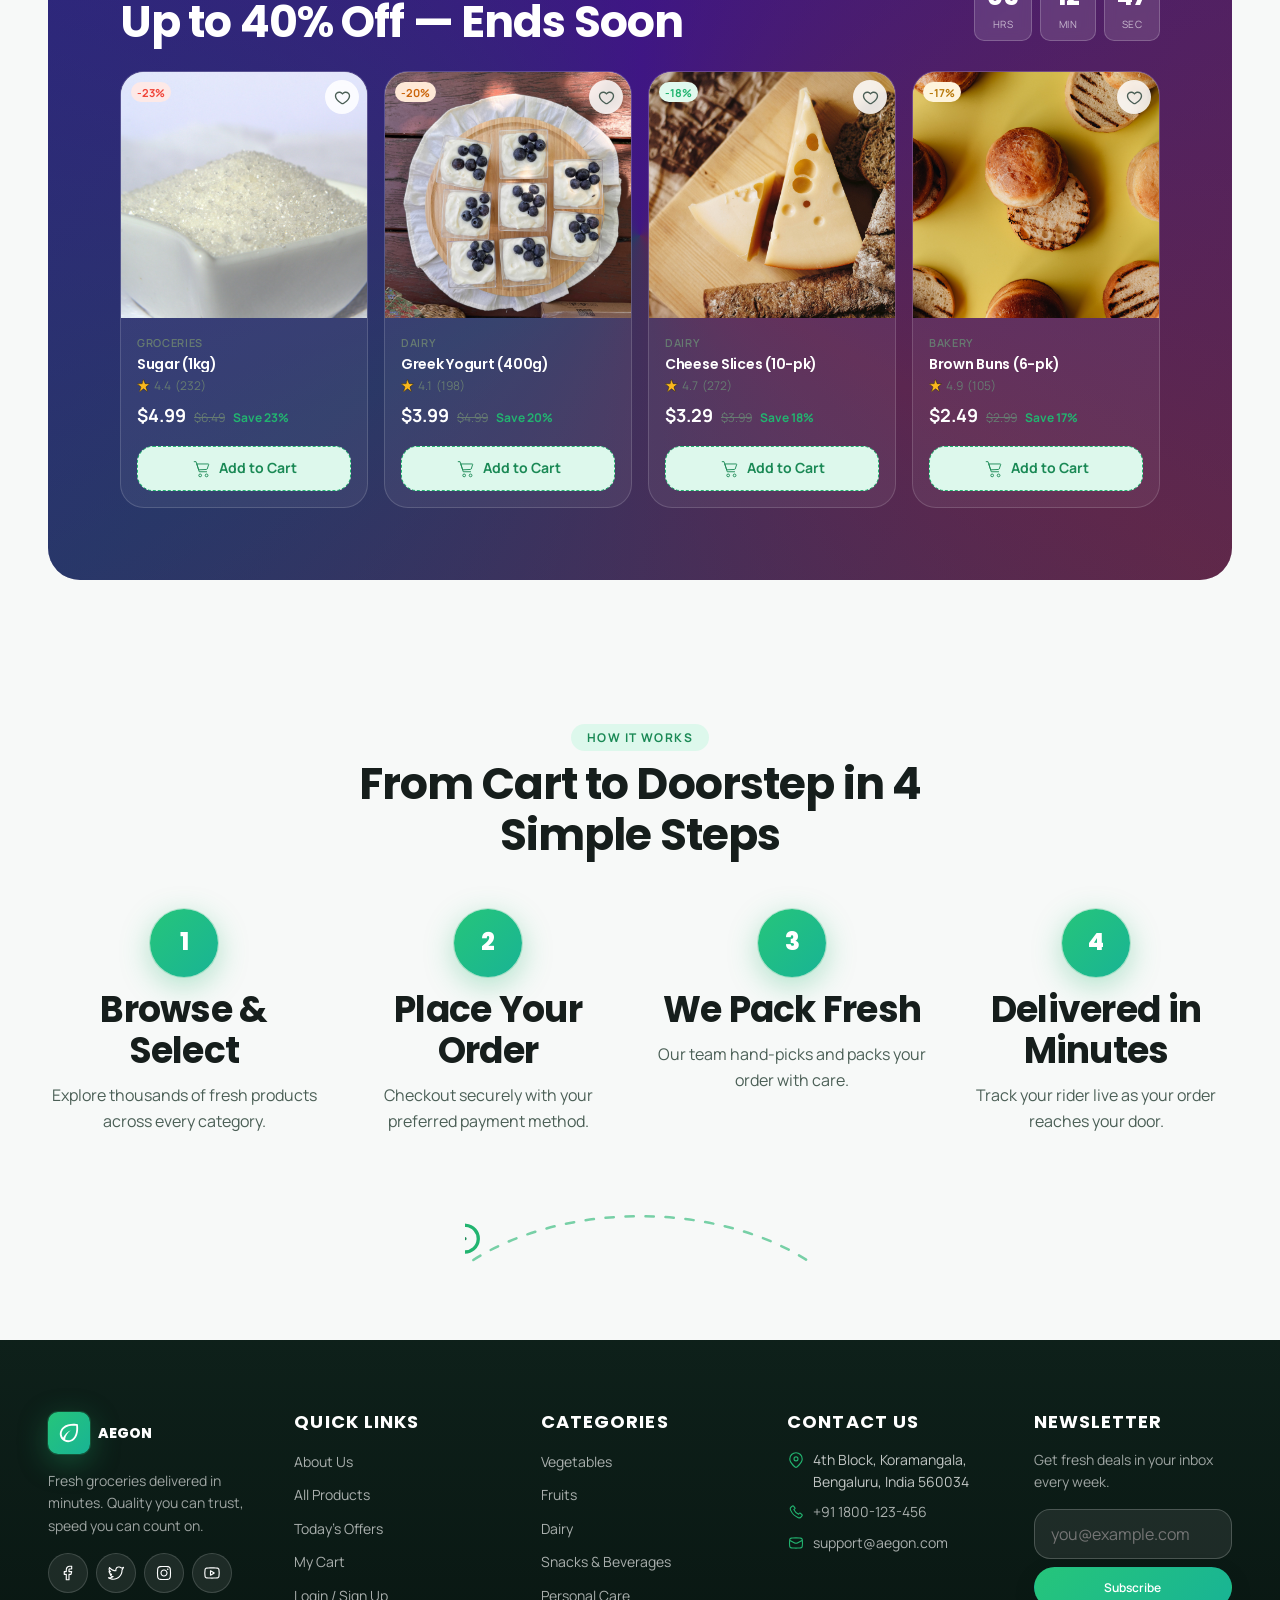
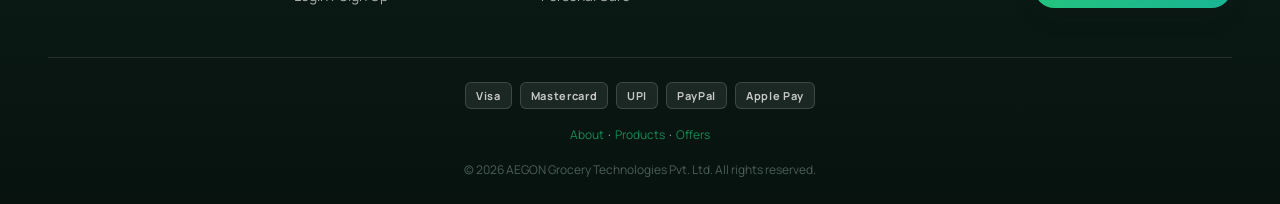
==== commit c2bf8d27: "feat: implement site footer" ====
--- a/index.html
+++ b/index.html
@@ -14,12 +14,12 @@
     <script src="./js/main.js" defer></script>
   </head>
   <body>
-    <!-- ==========================================================================
+    <!-- ***************************************************************************
                                        GLOBAL HEADER
-       ========================================================================== -->
-    <!-- ==========================================================================
+       **************************************************************************** -->
+    <!-- **************************************************************************
                                PROMOTIONAL ANNOUNCEMENT BANNER
-       ========================================================================== -->
+       **************************************************************************** -->
 
     <div
       class="announcement__banner"
@@ -56,9 +56,9 @@
       </p>
     </div>
 
-    <!-- ==========================================================================
+    <!-- ***************************************************************************
                                    SITE HEADER NAVIGATION
-       ========================================================================== -->
+       **************************************************************************** -->
     <header class="site-header">
       <input
         type="checkbox"
@@ -85,7 +85,7 @@
           <span class="navbar__brand-name"> AEGON </span>
         </a>
 
-        <!-- ================= PRIMARY NAVIGATION ================= -->
+        <!-- ***************** PRIMARY NAVIGATION ***************** -->
         <nav class="navbar__menu" aria-label="Primary navigation">
           <a
             href="index.html"
@@ -113,9 +113,9 @@
               </svg>
             </a>
 
-            <!-- ================= CATEGORIES MENU ================= -->
+            <!-- ***************** CATEGORIES MENU ***************** -->
             <div class="mega-menu__panel">
-              <!-- ======= FRESH PRODUCE ======= -->
+              <!-- ******* FRESH PRODUCE ******* -->
               <section class="mega-menu__col">
                 <h6 class="mega-menu__title">Fresh Produce</h6>
                 <ul>
@@ -131,7 +131,7 @@
                 </ul>
               </section>
 
-              <!-- ======= DAIRY & BAKERY ======= -->
+              <!-- ******* DAIRY & BAKERY ******* -->
               <section class="mega-menu__col">
                 <h6 class="mega-menu__title">Dairy &amp; Bakery</h6>
                 <ul>
@@ -147,7 +147,7 @@
                 </ul>
               </section>
 
-              <!-- ======= SNACKS & MORE ======= -->
+              <!-- ******* SNACKS & MORE ******* -->
               <section class="mega-menu__col">
                 <h6 class="mega-menu__title">Snacks &amp; More</h6>
                 <ul>
@@ -209,7 +209,7 @@
           </a>
         </nav>
 
-        <!-- ================= NAVBAR ACTIONS ================= -->
+        <!-- ***************** NAVBAR ACTIONS ***************** -->
         <div class="navbar__actions">
           <div class="navbar__user-menu">
             <button
@@ -313,9 +313,9 @@
         </label>
       </div>
 
-      <!-- ==========================================================================
+      <!-- ****************************************************************************
                                 DELIVERY LOCATION & SEARCH BAR 
-       ========================================================================== -->
+       ******************************************************************************* -->
       <div class="container utility-bar">
         <button
           type="button"
@@ -384,9 +384,9 @@
         </form>
       </div>
 
-      <!-- ==========================================================================
+      <!-- ***************************************************************************
                                   MOBILE NAVIGATION PANEL
-       ========================================================================== -->
+       *************************************************************************** -->
       <nav
         class="navbar__mobile-panel container"
         aria-label="Mobile navigation"
@@ -413,7 +413,7 @@
             </svg>
           </a>
 
-          <!-- ================= CATEGORIES MENU ================= -->
+          <!-- ***************** CATEGORIES MENU ***************** -->
           <div class="mega-menu__panel">
             <!-- ======= FRESH PRODUCE ======= -->
             <section class="mega-menu__col">
@@ -431,7 +431,7 @@
               </ul>
             </section>
 
-            <!-- ======= DAIRY & BAKERY ======= -->
+            <!-- ******* DAIRY & BAKERY ******* -->
             <section class="mega-menu__col">
               <h6 class="mega-menu__title">Dairy &amp; Bakery</h6>
               <ul>
@@ -447,7 +447,7 @@
               </ul>
             </section>
 
-            <!-- ======= SNACKS & MORE ======= -->
+            <!-- ******* SNACKS & MORE ******* -->
             <section class="mega-menu__col">
               <h6 class="mega-menu__title">Snacks &amp; More</h6>
               <ul>
@@ -510,9 +510,9 @@
       </nav>
     </header>
 
-    <!-- ==========================================================================
+    <!-- ***************************************************************************
                                        HERO SECTION
-       ========================================================================== -->
+       **************************************************************************** -->
     <main>
       <section class="hero hero--banner" aria-labelledby="hero-title">
         <!-- ================= BACKGROUND LAYERS ================= -->
@@ -559,7 +559,7 @@
           ></span>
         </div>
 
-        <!-- ================= HERO CONTENT ================= -->
+        <!-- ***************** HERO CONTENT ***************** -->
         <div class="container">
           <div class="hero__content">
             <!-- Eyebrow -->
@@ -633,7 +633,7 @@
             </div>
           </div>
 
-          <!-- ================= ORDER STATUS CARD ================= -->
+          <!-- ***************** ORDER STATUS CARD ***************** -->
           <aside
             class="hero__floating-card glass anim-order__card floating__card--order"
             aria-label="Order status"
@@ -670,7 +670,7 @@
             </div>
           </aside>
 
-          <!-- ================= RATING CARD ================= -->
+          <!-- **************** RATING CARD **************** -->
           <aside
             class="hero__floating-card glass anim-rating__card floating__card--rating"
             aria-label="Customer rating"
@@ -699,7 +699,7 @@
             </div>
           </aside>
 
-          <!-- ================= SCROLL INDICATOR ================= -->
+          <!-- ***************** SCROLL INDICATOR **************** -->
           <div class="hero__scroll-hint" aria-hidden="true">
             <span class="hero__scroll-mouse">
               <span></span>
@@ -709,9 +709,9 @@
         </div>
       </section>
 
-      <!-- ==========================================================================
+      <!-- **************************************************************************
                                         CATEGORY-CARD
-       ========================================================================== -->
+       **************************************************************************** -->
       <section
         class="section"
         id="categories"
@@ -893,9 +893,9 @@
         </div>
       </section>
 
-      <!-- ==========================================================================
+      <!-- *************************************************************************
                                         TODAY'S OFFERS
-       ========================================================================== -->
+       ************************************************************************** -->
       <section
         class="section bg-noise"
         id="offers"
@@ -1420,9 +1420,9 @@
         </div>
       </section>
 
-      <!-- ==========================================================================
+      <!-- ************************************************************************
                                        POPULAR PRODUCTS
-       ========================================================================== -->
+       ************************************************************************** -->
       <section
         class="section"
         id="popular"
@@ -1931,9 +1931,9 @@
         </div>
       </section>
 
-      <!-- ==========================================================================
+      <!-- ************************************************************************
                                        FLASH SALE
-       ========================================================================== -->
+       ************************************************************************** -->
       <section
         class="section"
         id="flash-sale"
@@ -2469,9 +2469,9 @@
         </div>
       </section>
 
-      <!-- ==========================================================================
+      <!-- ***********************************************************************
                                        DELIVERY PROCESS
-       ========================================================================== -->
+       ************************************************************************** -->
       <section
         class="section"
         id="how-it-works"
@@ -2557,5 +2557,240 @@
         </div>
       </section>
     </main>
+
+    <!-- ************************************************************************
+                                        Site FOOTER
+       ************************************************************************* -->
+    <footer class="site-footer">
+      <div class="container footer-grid">
+        <div class="footer-col">
+          <a
+            href="index.html"
+            class="navbar__brand"
+            aria-label="AEGON home"
+            style="
+              color: var(--color-white);
+              margin-bottom: var(--space-sm);
+              display: inline-flex;
+            "
+          >
+            <span class="navbar__brand-mark" aria-hidden="true">
+              <svg
+                xmlns="http://www.w3.org/2000/svg"
+                width="22"
+                height="22"
+                viewBox="0 0 24 24"
+              >
+                <path d="M0 0h24v24H0z" fill="none" />
+                <path
+                  fill="currentColor"
+                  d="M20.89 2.3C20.47 2.22 10.42.55 5.07 5.9c-.71.71-1.33 1.54-1.85 2.47c-2.06 3.7-1.48 7.99 1.47 10.94C6.47 21.09 8.73 22 11.05 22c1.54 0 3.11-.4 4.58-1.22c.93-.52 1.76-1.14 2.47-1.85c5.35-5.35 3.67-15.39 3.6-15.82a.99.99 0 0 0-.81-.81m-4.2 15.22c-.58.58-1.26 1.09-2.03 1.51c-2.65 1.47-5.17 1.07-7 .04C8.3 15.1 10.73 11.35 14 9c-3.7 1.65-6.72 4.58-8.47 8.23c-1.43-1.85-2.29-4.78-.56-7.89c.43-.77.94-1.45 1.51-2.03c3.86-3.86 11.05-3.4 13.34-3.14c.26 2.29.72 9.48-3.14 13.34Z"
+                />
+              </svg>
+            </span>
+            <span> AEGON </span>
+          </a>
+          <p>
+            Fresh groceries delivered in minutes. Quality you can trust, speed
+            you can count on.
+          </p>
+          <div class="footer-social">
+            <a href="#" aria-label="AEGON on Facebook"
+              ><img
+                src="./assets/icons/facebook-outline.svg"
+                width="18"
+                height="18"
+                alt=""
+                aria-hidden="true"
+            /></a>
+            <a href="#" aria-label="AEGON on Twitter"
+              ><img
+                src="./assets/icons/twitter-outline.svg"
+                width="18"
+                height="18"
+                alt=""
+                aria-hidden="true"
+            /></a>
+            <a href="#" aria-label="AEGON on Instagram"
+              ><img
+                src="./assets/icons/instagram-outline.svg"
+                width="18"
+                height="18"
+                alt=""
+                aria-hidden="true"
+            /></a>
+            <a href="#" aria-label="AEGON on YouTube"
+              ><img
+                src="./assets/icons/youtube-outline.svg"
+                width="18"
+                height="18"
+                alt=""
+                aria-hidden="true"
+            /></a>
+          </div>
+        </div>
+
+        <nav class="footer-col" aria-label="Quick links">
+          <h6>Quick Links</h6>
+          <ul>
+            <li><a href="about.html">About Us</a></li>
+            <li><a href="products.html">All Products</a></li>
+            <li><a href="offers.html">Today's Offers</a></li>
+            <li><a href="cart.html">My Cart</a></li>
+            <li><a href="login.html">Login / Sign Up</a></li>
+          </ul>
+        </nav>
+
+        <nav class="footer-col" aria-label="Categories">
+          <h6>Categories</h6>
+          <ul>
+            <li><a href="products.html#vegetables">Vegetables</a></li>
+            <li><a href="products.html#fruits">Fruits</a></li>
+            <li><a href="products.html#dairy">Dairy</a></li>
+            <li><a href="products.html#snacks">Snacks &amp; Beverages</a></li>
+            <li><a href="products.html#personal-care">Personal Care</a></li>
+          </ul>
+        </nav>
+
+        <div class="footer-col">
+          <h6>Contact Us</h6>
+          <address
+            style="
+              font-style: normal;
+              display: flex;
+              flex-direction: column;
+              gap: var(--space-2xs);
+            "
+          >
+            <div class="footer-contact-item">
+              <svg
+                xmlns="http://www.w3.org/2000/svg"
+                width="18"
+                height="18"
+                aria-hidden="true"
+                viewBox="0 0 16 16"
+              >
+                <path d="M0 0h16v16H0z" fill="none" />
+                <path
+                  fill="currentColor"
+                  d="M8 1a6 6 0 0 1 6 6c0 2.874-3.097 6.016-4.84 7.558c-.67.59-1.65.59-2.32 0C5.098 13.016 2 9.874 2 7a6 6 0 0 1 6-6m0 1a5 5 0 0 0-5 5c0 1.108.614 2.395 1.57 3.683c.933 1.258 2.087 2.377 2.934 3.126c.29.256.702.256.992 0c.847-.749 2-1.867 2.935-3.126C12.386 9.395 13 8.108 13 7a5 5 0 0 0-5-5m0 2.75a2.25 2.25 0 1 1 0 4.5a2.25 2.25 0 0 1 0-4.5m0 1a1.25 1.25 0 1 0 0 2.5a1.25 1.25 0 0 0 0-2.5"
+                />
+              </svg>
+              <span>4th Block, Koramangala, Bengaluru, India 560034</span>
+            </div>
+            <div class="footer-contact-item">
+              <svg
+                xmlns="http://www.w3.org/2000/svg"
+                width="1em"
+                height="1em"
+                aria-hidden="true"
+                viewBox="0 0 24 24"
+              >
+                <path d="M0 0h24v24H0z" fill="none" />
+                <path
+                  fill="currentColor"
+                  fill-rule="evenodd"
+                  d="M5.84 9.856a17.22 17.22 0 0 0 8.922 8.663l.012.005l.764.34a2.25 2.25 0 0 0 2.74-.737l1.274-1.763a.25.25 0 0 0-.046-.341l-2.224-1.795a.25.25 0 0 0-.358.046l-.866 1.168a.75.75 0 0 1-.912.237a13.4 13.4 0 0 1-6.67-6.67a.75.75 0 0 1 .237-.912L9.88 7.23a.25.25 0 0 0 .046-.358L8.132 4.648a.25.25 0 0 0-.341-.046l-1.773 1.28a2.25 2.25 0 0 0-.732 2.756zm8.33 10.041a18.72 18.72 0 0 1-9.693-9.416l-.002-.002l-.554-1.22A3.75 3.75 0 0 1 5.14 4.666l1.773-1.28a1.75 1.75 0 0 1 2.386.32l1.795 2.225a1.75 1.75 0 0 1-.32 2.505l-.67.496a11.9 11.9 0 0 0 5.118 5.118l.497-.67a1.75 1.75 0 0 1 2.504-.32l2.225 1.795a1.75 1.75 0 0 1 .32 2.387l-1.274 1.764a3.75 3.75 0 0 1-4.566 1.229z"
+                  clip-rule="evenodd"
+                />
+              </svg>
+
+              <a href="tel:+911800123456">+91 1800-123-456</a>
+            </div>
+            <div class="footer-contact-item">
+              <svg
+                xmlns="http://www.w3.org/2000/svg"
+                width="1em"
+                height="1em"
+                aria-hidden="true"
+                viewBox="0 0 24 24"
+              >
+                <path d="M0 0h24v24H0z" fill="none" />
+                <path
+                  fill="currentColor"
+                  fill-rule="evenodd"
+                  d="M2.804 8.353c-.28 2.603-.268 5.605.122 8.198a3.14 3.14 0 0 0 2.831 2.66l1.51.13c3.15.274 6.316.274 9.466 0l1.51-.13a3.14 3.14 0 0 0 2.831-2.66c.39-2.593.402-5.595.122-8.198a30 30 0 0 0-.122-.904a3.14 3.14 0 0 0-2.831-2.66l-1.51-.13a54.7 54.7 0 0 0-9.465 0l-1.51.13a3.14 3.14 0 0 0-2.832 2.66q-.068.452-.122.904m4.593-2.2a53 53 0 0 1 9.205 0l1.51.131a1.64 1.64 0 0 1 1.479 1.389l.034.233l-5.561 3.09a4.25 4.25 0 0 1-4.128 0l-5.561-3.09l.034-.233a1.64 1.64 0 0 1 1.478-1.389zM19.808 9.52a29 29 0 0 1-.217 6.807a1.64 1.64 0 0 1-1.478 1.389l-1.51.131a53 53 0 0 1-9.206 0l-1.51-.131a1.64 1.64 0 0 1-1.478-1.389a29 29 0 0 1-.218-6.807l5.016 2.787a5.75 5.75 0 0 0 5.585 0z"
+                  clip-rule="evenodd"
+                />
+              </svg>
+
+              <a href="mailto:support@aegon.com">support@aegon.com</a>
+            </div>
+          </address>
+        </div>
+
+        <div class="footer-col">
+          <h6>Newsletter</h6>
+          <p>Get fresh deals in your inbox every week.</p>
+          <form
+            action="#"
+            method="get"
+            style="
+              margin-top: var(--space-sm);
+              display: flex;
+              flex-direction: column;
+              gap: var(--space-2xs);
+            "
+          >
+            <label for="footer-email" class="sr-only">Email address</label>
+            <input
+              type="email"
+              id="footer-email"
+              name="email"
+              placeholder="you@example.com"
+              style="
+                padding: 0.7rem var(--space-sm);
+                border-radius: var(--radius-md);
+                background: hsla(0, 0%, 100%, 0.08);
+                border: 1px solid hsla(0, 0%, 100%, 0.2);
+                color: var(--color-white);
+              "
+              required
+            />
+            <button type="submit" class="btn btn--primary btn--sm">
+              Subscribe
+            </button>
+          </form>
+        </div>
+      </div>
+
+      <div class="container footer-bottom">
+        <div class="payment-icons" aria-label="Accepted payment methods">
+          <span>Visa</span><span>Mastercard</span><span>UPI</span
+          ><span>PayPal</span><span>Apple Pay</span>
+        </div>
+        <nav aria-label="Legal">
+          <a href="about.html">About</a> &nbsp;&middot;&nbsp;
+          <a href="products.html">Products</a> &nbsp;&middot;&nbsp;
+          <a href="offers.html">Offers</a>
+        </nav>
+        <p>
+          &copy; 2026 AEGON Grocery Technologies Pvt. Ltd. All rights reserved.
+        </p>
+      </div>
+    </footer>
+
+    <!-- Scroll Button -->
+    <a href="#" class="back-to-top" aria-label="Back to top">
+      <svg
+        class="back-to-top__icon"
+        xmlns="http://www.w3.org/2000/svg"
+        width="22"
+        height="22"
+        aria-hidden="true"
+        viewBox="0 0 24 24"
+      >
+        <path d="M0 0h24v24H0z" fill="none" />
+        <path
+          class="back-to-top__arrow"
+          fill="none"
+          stroke="currentColor"
+          stroke-linecap="round"
+          stroke-linejoin="round"
+          stroke-width="2"
+          d="M12 20V4m-7 7l7-7l7 7"
+        />
+      </svg>
+    </a>
   </body>
 </html>
--- a/css/main.css
+++ b/css/main.css
@@ -1,7 +1,7 @@
-/* =====================================================================================
+/* *************************************************************************************
                                     AEGON — MAIN STYLESHEET
                        Primary stylesheet entry point for the application.
-   ================================================================================== */
+   ************************************************************************************* */
 
 
 @import url("./variables.css");
@@ -11,10 +11,13 @@
 @import url("./layout.css");
 
 @import url("./components/header.css");
+
 @import url("./components/hero.css");
 @import url("./components/button.css");
 @import url("./components/category-card.css");
 @import url("./components/product-card.css");
 @import url("./components/delivery-process.css");
 
+@import url("./components/footer.css");
+
 @import url("./responsive.css");
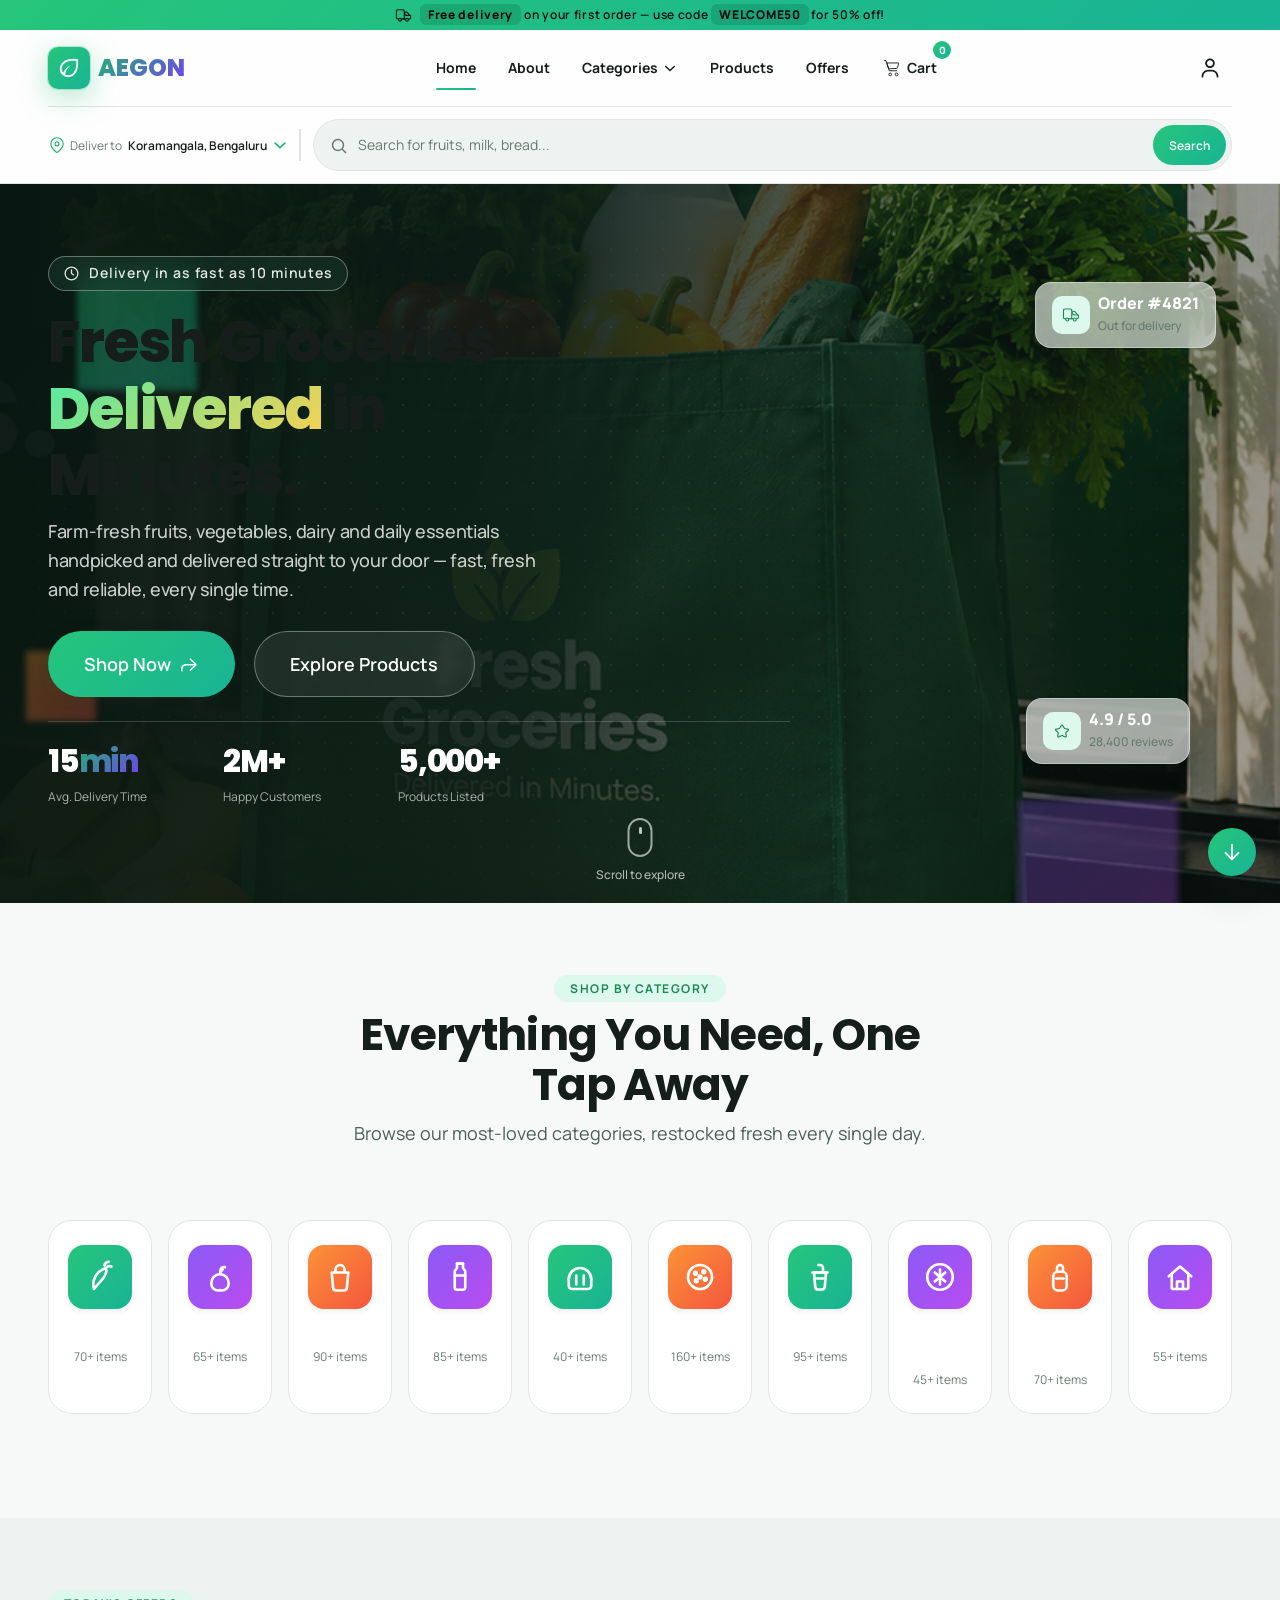
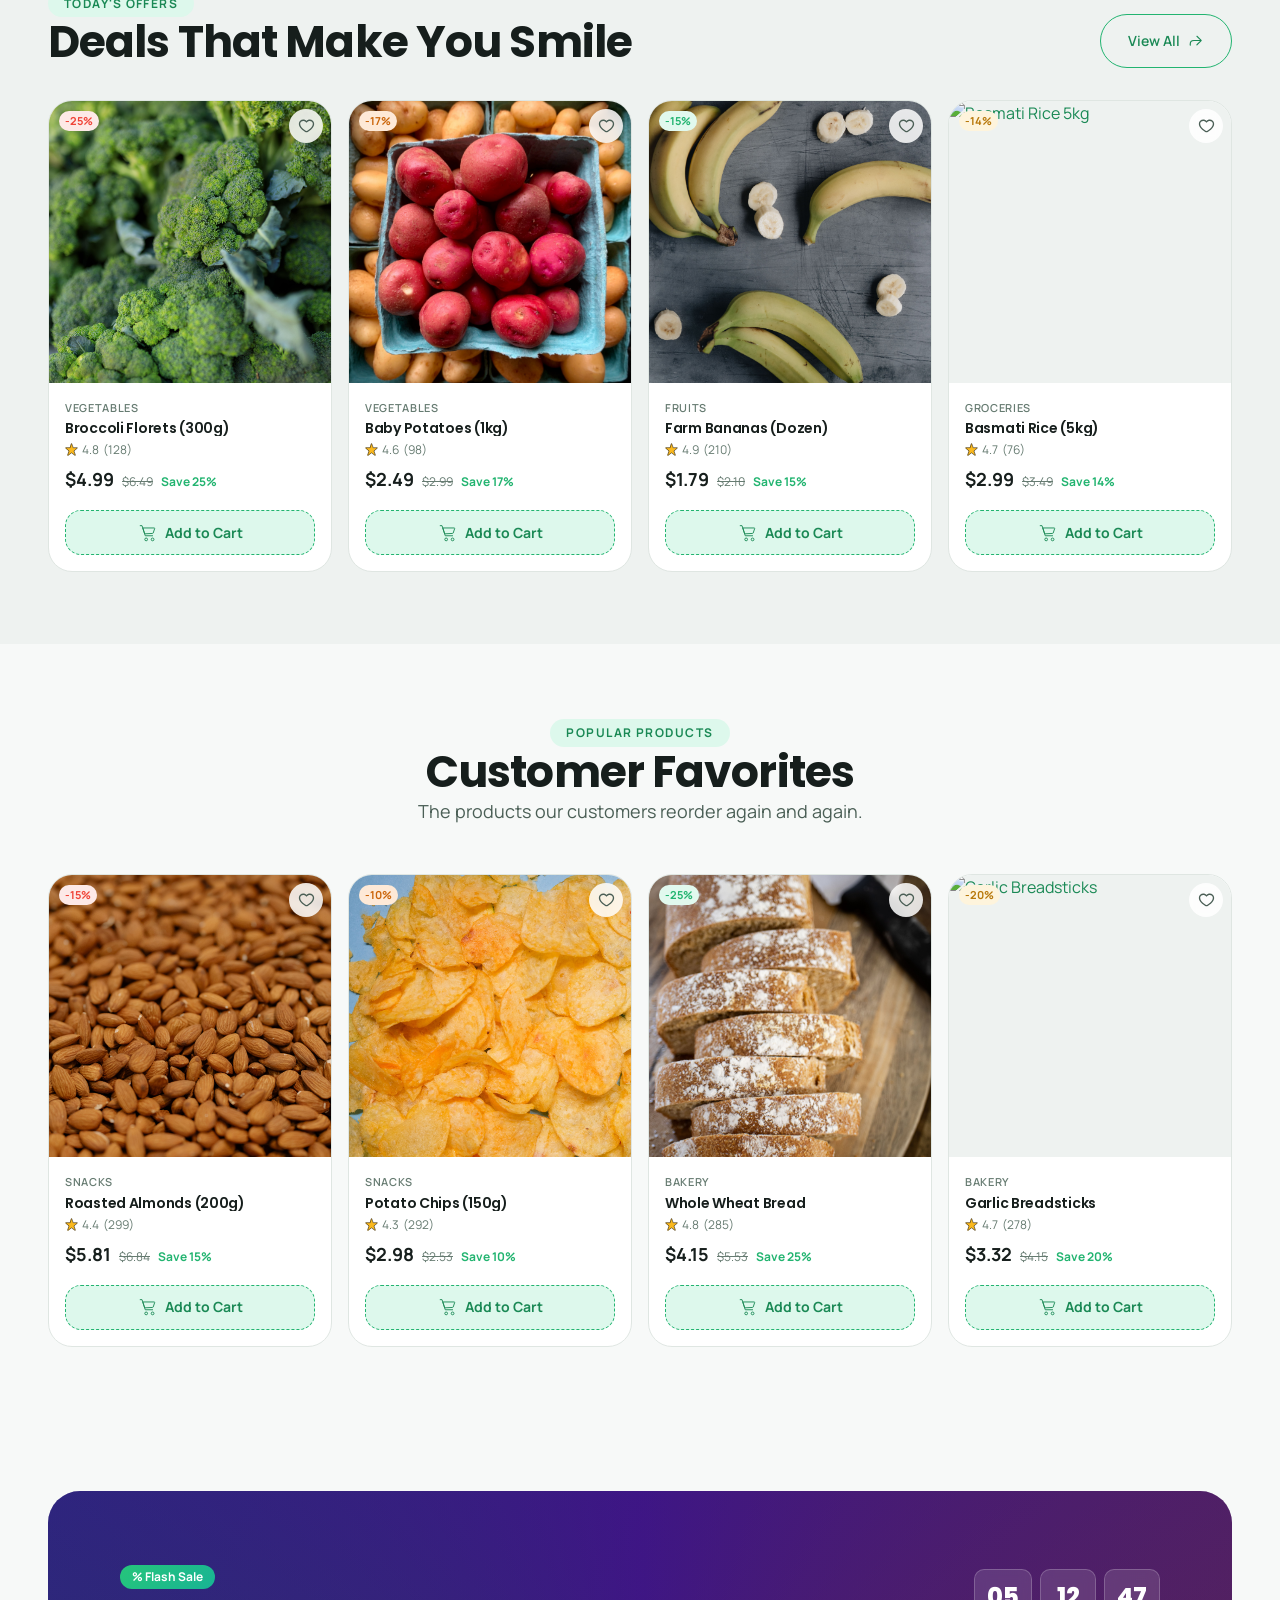
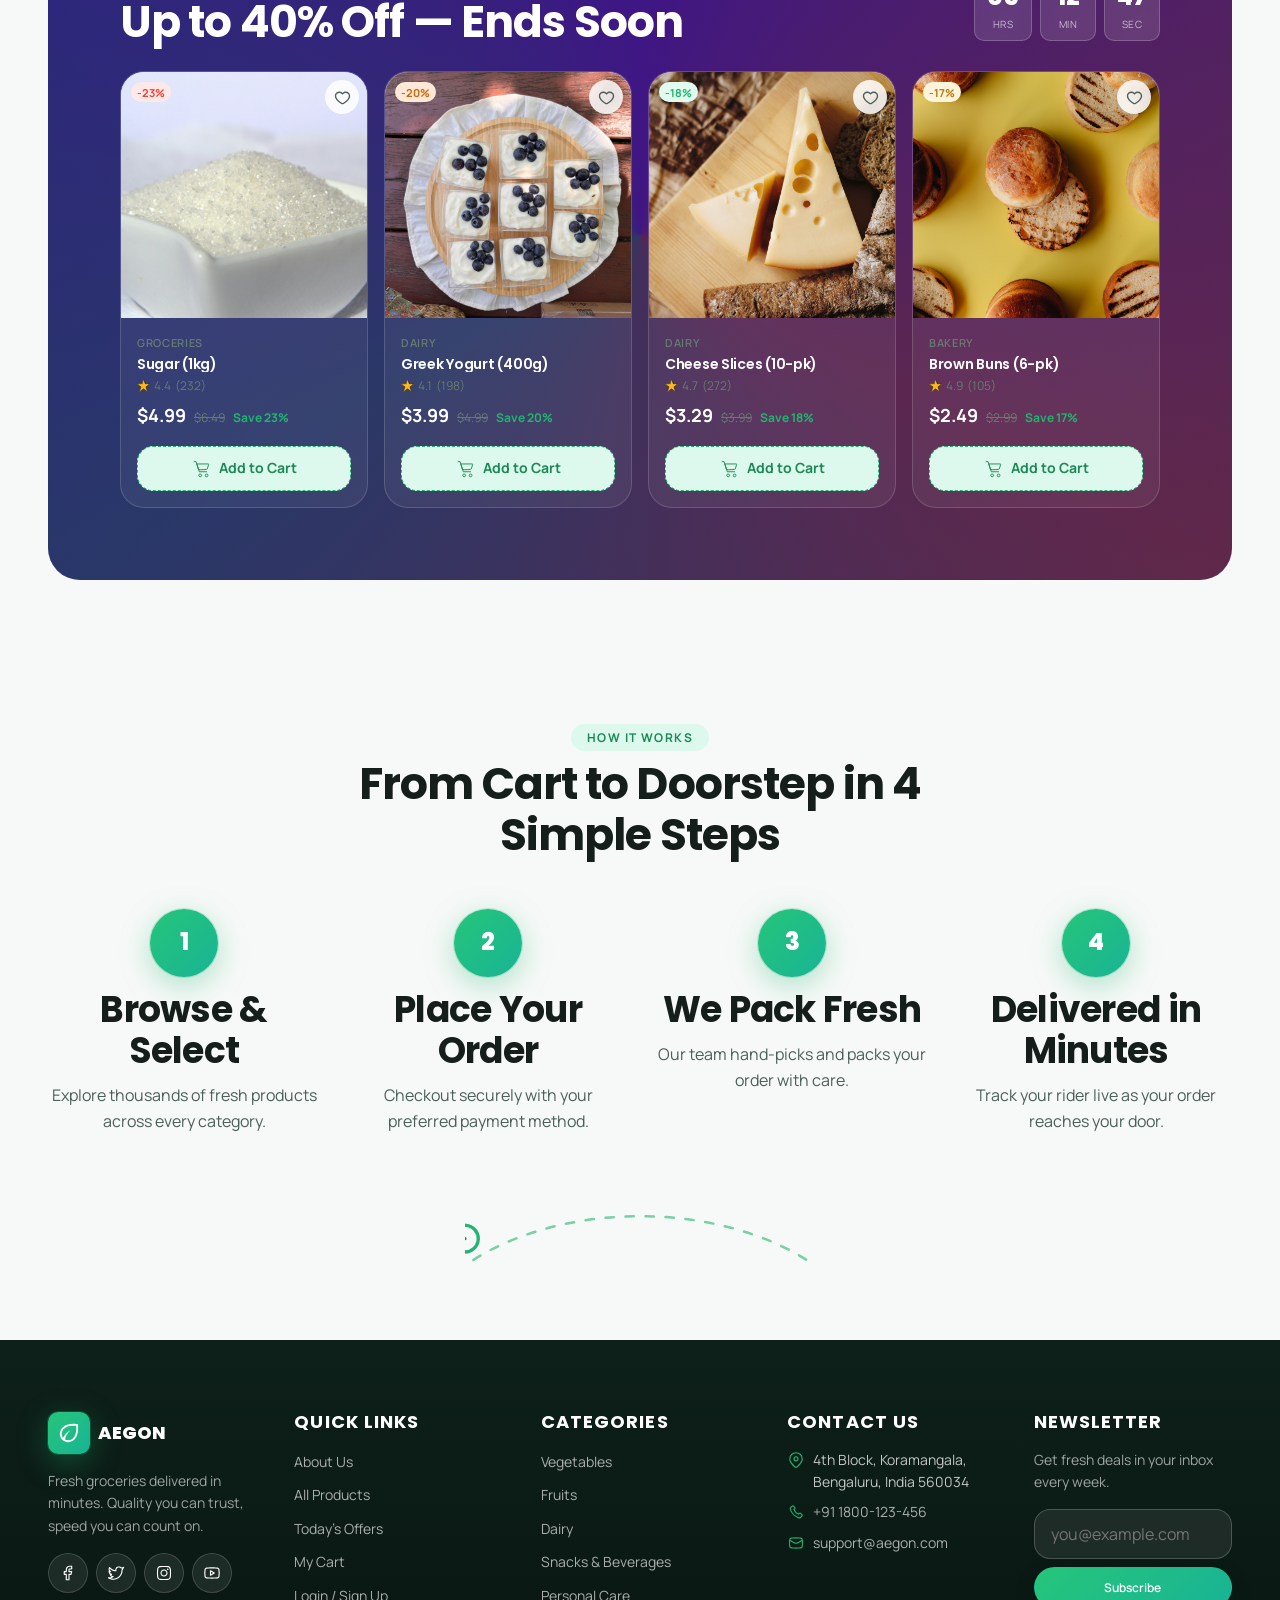
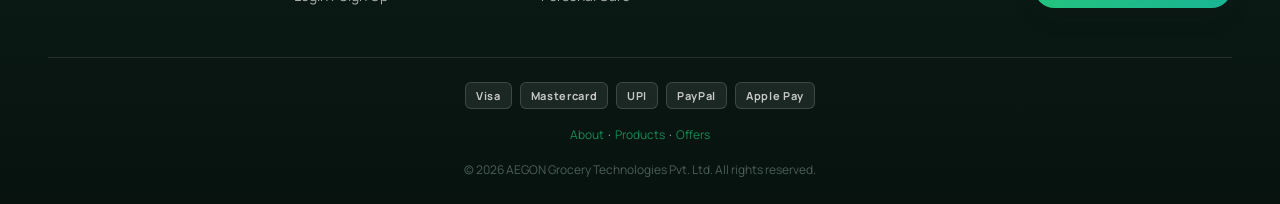
==== commit b9902e9f: "feat: add about page" ====
--- a/index.html
+++ b/index.html
@@ -94,10 +94,14 @@
           >
             Home
           </a>
-          <a href="about.html" class="navbar__link"> About </a>
+          <a href="./pages/about.html" class="navbar__link"> About </a>
 
           <div class="mega-menu">
-            <a href="products.html" class="navbar__link" aria-haspopup="true">
+            <a
+              href="./pages/products.html"
+              class="navbar__link"
+              aria-haspopup="true"
+            >
               <span>Categories</span>
               <svg
                 xmlns="http://www.w3.org/2000/svg"
@@ -120,13 +124,13 @@
                 <h6 class="mega-menu__title">Fresh Produce</h6>
                 <ul>
                   <li>
-                    <a href="products.html#vegetables"> Vegetables </a>
+                    <a href="./pages/products.html#vegetables"> Vegetables </a>
                   </li>
                   <li>
-                    <a href="products.html#fruits"> Fruits </a>
+                    <a href="./pages/products.html#fruits"> Fruits </a>
                   </li>
                   <li>
-                    <a href="products.html#groceries"> Groceries </a>
+                    <a href="./pages/products.html#groceries"> Groceries </a>
                   </li>
                 </ul>
               </section>
@@ -136,13 +140,15 @@
                 <h6 class="mega-menu__title">Dairy &amp; Bakery</h6>
                 <ul>
                   <li>
-                    <a href="products.html#dairy"> Dairy </a>
+                    <a href="./pages/products.html#dairy"> Dairy </a>
                   </li>
                   <li>
-                    <a href="products.html#bakery"> Bakery </a>
+                    <a href="./pages/products.html#bakery"> Bakery </a>
                   </li>
                   <li>
-                    <a href="products.html#frozen-foods"> Frozen Foods </a>
+                    <a href="./pages/products.html#frozen-foods">
+                      Frozen Foods
+                    </a>
                   </li>
                 </ul>
               </section>
@@ -152,26 +158,28 @@
                 <h6 class="mega-menu__title">Snacks &amp; More</h6>
                 <ul>
                   <li>
-                    <a href="products.html#snacks"> Snacks </a>
+                    <a href="./pages/products.html#snacks"> Snacks </a>
                   </li>
                   <li>
-                    <a href="products.html#beverages"> Beverages </a>
+                    <a href="./pages/products.html#beverages"> Beverages </a>
                   </li>
                   <li>
-                    <a href="products.html#personal-care"> Personal Care </a>
+                    <a href="./pages/products.html#personal-care">
+                      Personal Care
+                    </a>
                   </li>
                   <li>
-                    <a href="products.html#household"> Household </a>
+                    <a href="./pages/products.html#household"> Household </a>
                   </li>
                 </ul>
               </section>
             </div>
           </div>
 
-          <a href="products.html" class="navbar__link"> Products </a>
-          <a href="offers.html" class="navbar__link"> Offers </a>
+          <a href="./pages/products.html" class="navbar__link"> Products </a>
+          <a href="./pages/offers.html" class="navbar__link"> Offers </a>
           <a
-            href="cart.html"
+            href="./pages/cart.html"
             class="navbar__link navbar__cart"
             aria-label="Shopping cart"
           >
@@ -238,7 +246,7 @@
               class="navbar__user-menu-panel"
               data-account-panel
             >
-              <a href="login.html">
+              <a href="./pages/login.html">
                 <svg
                   xmlns="http://www.w3.org/2000/svg"
                   width="20"
@@ -353,7 +361,7 @@
         <form
           class="search-box"
           role="search"
-          action="products.html"
+          action="./pages/products.html"
           method="get"
         >
           <svg
@@ -394,7 +402,7 @@
         <a href="index.html" class="navbar__link is-active" aria-current="page">
           Home
         </a>
-        <a href="about.html" class="navbar__link"> About </a>
+        <a href="./pages/about.html" class="navbar__link"> About </a>
 
         <div class="mega-menu">
           <a href="#" class="navbar__link" aria-haspopup="true">
@@ -420,13 +428,13 @@
               <h6 class="mega-menu__title">Fresh Produce</h6>
               <ul>
                 <li>
-                  <a href="products.html#vegetables"> Vegetables </a>
+                  <a href="./pages/products.html#vegetables"> Vegetables </a>
                 </li>
                 <li>
-                  <a href="products.html#fruits"> Fruits </a>
+                  <a href="./pages/products.html#fruits"> Fruits </a>
                 </li>
                 <li>
-                  <a href="products.html#groceries"> Groceries </a>
+                  <a href="./pages/products.html#groceries"> Groceries </a>
                 </li>
               </ul>
             </section>
@@ -436,13 +444,15 @@
               <h6 class="mega-menu__title">Dairy &amp; Bakery</h6>
               <ul>
                 <li>
-                  <a href="products.html#dairy"> Dairy </a>
+                  <a href="./pages/products.html#dairy"> Dairy </a>
                 </li>
                 <li>
-                  <a href="products.html#bakery"> Bakery </a>
+                  <a href="./pages/products.html#bakery"> Bakery </a>
                 </li>
                 <li>
-                  <a href="products.html#frozen-foods"> Frozen Foods </a>
+                  <a href="./pages/products.html#frozen-foods">
+                    Frozen Foods
+                  </a>
                 </li>
               </ul>
             </section>
@@ -452,26 +462,28 @@
               <h6 class="mega-menu__title">Snacks &amp; More</h6>
               <ul>
                 <li>
-                  <a href="products.html#snacks"> Snacks </a>
+                  <a href="./pages/products.html#snacks"> Snacks </a>
                 </li>
                 <li>
-                  <a href="products.html#beverages"> Beverages </a>
+                  <a href="./pages/products.html#beverages"> Beverages </a>
                 </li>
                 <li>
-                  <a href="products.html#personal-care"> Personal Care </a>
+                  <a href="./pages/products.html#personal-care">
+                    Personal Care
+                  </a>
                 </li>
                 <li>
-                  <a href="products.html#household"> Household </a>
+                  <a href="./pages/products.html#household"> Household </a>
                 </li>
               </ul>
             </section>
           </div>
         </div>
 
-        <a href="products.html" class="navbar__link"> Products </a>
-        <a href="offers.html" class="navbar__link"> Offers </a>
+        <a href="./pages/products.html" class="navbar__link"> Products </a>
+        <a href="./pages/offers.html" class="navbar__link"> Offers </a>
         <a
-          href="cart.html"
+          href="./pages/cart.html"
           class="navbar__link navbar__cart"
           aria-label="Shopping cart"
         >
@@ -590,7 +602,7 @@
 
             <!-- CTA buttons -->
             <div class="hero__actions">
-              <a class="btn btn--primary btn--lg" href="products.html">
+              <a class="btn btn--primary btn--lg" href="./pages/products.html">
                 <span>Shop Now</span>
                 <svg
                   aria-hidden="true"
@@ -732,7 +744,7 @@
           <ul class="category-slider">
             <!-- Vegetables -->
             <li class="category-slider__item">
-              <a href="products.html#vegetables" class="category-card">
+              <a href="./pages/products.html#vegetables" class="category-card">
                 <span class="category-card__icon">
                   <img
                     src="./assets/icons/vegetables.svg"
@@ -748,7 +760,7 @@
 
             <!-- Fruits -->
             <li class="category-slider__item">
-              <a href="products.html#fruits" class="category-card">
+              <a href="./pages/products.html#fruits" class="category-card">
                 <span class="category-card__icon">
                   <img
                     src="./assets/icons/fruits.svg"
@@ -764,7 +776,7 @@
 
             <!-- Groceries -->
             <li class="category-slider__item">
-              <a href="products.html#groceries" class="category-card">
+              <a href="./pages/products.html#groceries" class="category-card">
                 <span class="category-card__icon">
                   <img
                     src="./assets/icons/groceries.svg"
@@ -780,7 +792,7 @@
 
             <!-- Dairy -->
             <li class="category-slider__item">
-              <a href="products.html#dairy" class="category-card">
+              <a href="./pages/products.html#dairy" class="category-card">
                 <span class="category-card__icon">
                   <img
                     src="./assets/icons/dairy.svg"
@@ -796,7 +808,7 @@
 
             <!-- Bakery -->
             <li class="category-slider__item">
-              <a href="products.html#bakery" class="category-card">
+              <a href="./pages/products.html#bakery" class="category-card">
                 <span class="category-card__icon">
                   <img
                     src="./assets/icons/bakery.svg"
@@ -812,7 +824,7 @@
 
             <!-- Snacks -->
             <li class="category-slider__item">
-              <a href="products.html#snacks" class="category-card">
+              <a href="./pages/products.html#snacks" class="category-card">
                 <span class="category-card__icon">
                   <img
                     src="./assets/icons/snacks.svg"
@@ -828,7 +840,7 @@
 
             <!-- Beverages -->
             <li class="category-slider__item">
-              <a href="products.html#beverages" class="category-card">
+              <a href="./pages/products.html#beverages" class="category-card">
                 <span class="category-card__icon">
                   <img
                     src="./assets/icons/beverages.svg"
@@ -844,7 +856,10 @@
 
             <!-- Frozen Foods -->
             <li class="category-slider__item">
-              <a href="products.html#frozen-foods" class="category-card">
+              <a
+                href="./pages/products.html#frozen-foods"
+                class="category-card"
+              >
                 <span class="category-card__icon">
                   <img
                     src="./assets/icons/frozen-foods.svg"
@@ -860,7 +875,10 @@
 
             <!-- Personal Care -->
             <li class="category-slider__item">
-              <a href="products.html#personal-care" class="category-card">
+              <a
+                href="./pages/products.html#personal-care"
+                class="category-card"
+              >
                 <span class="category-card__icon">
                   <img
                     src="./assets/icons/personal-care.svg"
@@ -876,7 +894,7 @@
 
             <!-- Household -->
             <li class="category-slider__item">
-              <a href="products.html#household" class="category-card">
+              <a href="./pages/products.html#household" class="category-card">
                 <span class="category-card__icon">
                   <img
                     src="./assets/icons/household.svg"
@@ -908,7 +926,7 @@
               <span class="eyebrow">Today's Offers</span>
               <h2 id="offers-title">Deals That Make You Smile</h2>
             </div>
-            <a href="offer.html" class="btn btn--secondary">
+            <a href="./pages/offers.html" class="btn btn--secondary">
               View All
               <svg
                 aria-hidden="true"
@@ -955,7 +973,7 @@
                   </svg>
                 </label>
                 <a
-                  href="products.html"
+                  href="./pages/products.html"
                   class="product-card__media-link"
                   aria-label="View Broccoli Florets, 300g in Products"
                 >
@@ -970,10 +988,31 @@
 
                 <div class="product-card__overlay">
                   <a
-                    href="singlepage.html?id=7"
+                    href="./pages/product-details.html?id=7"
                     class="product-card__quickview"
                   >
-                    Quick View
+                    <svg
+                      viewBox="0 0 24 24"
+                      fill="none"
+                      xmlns="http://www.w3.org/2000/svg"
+                      aria-hidden="true"
+                    >
+                      <path
+                        d="M2.5 12C4.6 8.4 7.8 6.5 12 6.5C16.2 6.5 19.4 8.4 21.5 12C19.4 15.6 16.2 17.5 12 17.5C7.8 17.5 4.6 15.6 2.5 12Z"
+                        stroke="currentColor"
+                        stroke-width="1.6"
+                        stroke-linecap="round"
+                        stroke-linejoin="round"
+                      />
+                      <circle
+                        cx="12"
+                        cy="12"
+                        r="3"
+                        stroke="currentColor"
+                        stroke-width="1.6"
+                      />
+                    </svg>
+                    <span>Quick View</span>
                   </a>
                 </div>
               </div>
@@ -1079,7 +1118,7 @@
                   </svg>
                 </label>
                 <a
-                  href="products.html"
+                  href="./pages/products.html"
                   class="product-card__media-link"
                   aria-label="View Baby Potatoes, 1kg in Products"
                 >
@@ -1094,10 +1133,31 @@
 
                 <div class="product-card__overlay">
                   <a
-                    href="singlepage.html?id=7"
+                    href="./pages/product-details.html?id=7"
                     class="product-card__quickview"
                   >
-                    Quick View
+                    <svg
+                      viewBox="0 0 24 24"
+                      fill="none"
+                      xmlns="http://www.w3.org/2000/svg"
+                      aria-hidden="true"
+                    >
+                      <path
+                        d="M2.5 12C4.6 8.4 7.8 6.5 12 6.5C16.2 6.5 19.4 8.4 21.5 12C19.4 15.6 16.2 17.5 12 17.5C7.8 17.5 4.6 15.6 2.5 12Z"
+                        stroke="currentColor"
+                        stroke-width="1.6"
+                        stroke-linecap="round"
+                        stroke-linejoin="round"
+                      />
+                      <circle
+                        cx="12"
+                        cy="12"
+                        r="3"
+                        stroke="currentColor"
+                        stroke-width="1.6"
+                      />
+                    </svg>
+                    <span>Quick View</span>
                   </a>
                 </div>
               </div>
@@ -1201,7 +1261,7 @@
                   </svg>
                 </label>
                 <a
-                  href="products.html"
+                  href="./pages/products.html"
                   class="product-card__media-link"
                   aria-label="View Farm Bananas, Dozen in Products"
                 >
@@ -1216,10 +1276,31 @@
 
                 <div class="product-card__overlay">
                   <a
-                    href="singlepage.html?id=7"
+                    href="./pages/product-details.html?id=7"
                     class="product-card__quickview"
                   >
-                    Quick View
+                    <svg
+                      viewBox="0 0 24 24"
+                      fill="none"
+                      xmlns="http://www.w3.org/2000/svg"
+                      aria-hidden="true"
+                    >
+                      <path
+                        d="M2.5 12C4.6 8.4 7.8 6.5 12 6.5C16.2 6.5 19.4 8.4 21.5 12C19.4 15.6 16.2 17.5 12 17.5C7.8 17.5 4.6 15.6 2.5 12Z"
+                        stroke="currentColor"
+                        stroke-width="1.6"
+                        stroke-linecap="round"
+                        stroke-linejoin="round"
+                      />
+                      <circle
+                        cx="12"
+                        cy="12"
+                        r="3"
+                        stroke="currentColor"
+                        stroke-width="1.6"
+                      />
+                    </svg>
+                    <span>Quick View</span>
                   </a>
                 </div>
               </div>
@@ -1323,7 +1404,7 @@
                   </svg>
                 </label>
                 <a
-                  href="products.html"
+                  href="./pages/products.html"
                   class="product-card__media-link"
                   aria-label="View Basmati Rice, 5kg in Products"
                 >
@@ -1338,10 +1419,31 @@
 
                 <div class="product-card__overlay">
                   <a
-                    href="singlepage.html?id=7"
+                    href="./pages/product-details.html?id=7"
                     class="product-card__quickview"
                   >
-                    Quick View
+                    <svg
+                      viewBox="0 0 24 24"
+                      fill="none"
+                      xmlns="http://www.w3.org/2000/svg"
+                      aria-hidden="true"
+                    >
+                      <path
+                        d="M2.5 12C4.6 8.4 7.8 6.5 12 6.5C16.2 6.5 19.4 8.4 21.5 12C19.4 15.6 16.2 17.5 12 17.5C7.8 17.5 4.6 15.6 2.5 12Z"
+                        stroke="currentColor"
+                        stroke-width="1.6"
+                        stroke-linecap="round"
+                        stroke-linejoin="round"
+                      />
+                      <circle
+                        cx="12"
+                        cy="12"
+                        r="3"
+                        stroke="currentColor"
+                        stroke-width="1.6"
+                      />
+                    </svg>
+                    <span>Quick View</span>
                   </a>
                 </div>
               </div>
@@ -1466,7 +1568,7 @@
                   </svg>
                 </label>
                 <a
-                  href="products.html"
+                  href="./pages/products.html"
                   class="product-card__media-link"
                   aria-label="View Roasted Almonds, 200g in Products"
                 >
@@ -1481,10 +1583,31 @@
 
                 <div class="product-card__overlay">
                   <a
-                    href="singlepage.html?id=7"
+                    href="./pages/product-details.html?id=7"
                     class="product-card__quickview"
                   >
-                    Quick View
+                    <svg
+                      viewBox="0 0 24 24"
+                      fill="none"
+                      xmlns="http://www.w3.org/2000/svg"
+                      aria-hidden="true"
+                    >
+                      <path
+                        d="M2.5 12C4.6 8.4 7.8 6.5 12 6.5C16.2 6.5 19.4 8.4 21.5 12C19.4 15.6 16.2 17.5 12 17.5C7.8 17.5 4.6 15.6 2.5 12Z"
+                        stroke="currentColor"
+                        stroke-width="1.6"
+                        stroke-linecap="round"
+                        stroke-linejoin="round"
+                      />
+                      <circle
+                        cx="12"
+                        cy="12"
+                        r="3"
+                        stroke="currentColor"
+                        stroke-width="1.6"
+                      />
+                    </svg>
+                    <span>Quick View</span>
                   </a>
                 </div>
               </div>
@@ -1590,7 +1713,7 @@
                   </svg>
                 </label>
                 <a
-                  href="products.html"
+                  href="./pages/products.html"
                   class="product-card__media-link"
                   aria-label="View Potato Chips, 150g in Products"
                 >
@@ -1605,10 +1728,31 @@
 
                 <div class="product-card__overlay">
                   <a
-                    href="singlepage.html?id=7"
+                    href="./pages/product-details.html?id=7"
                     class="product-card__quickview"
                   >
-                    Quick View
+                    <svg
+                      viewBox="0 0 24 24"
+                      fill="none"
+                      xmlns="http://www.w3.org/2000/svg"
+                      aria-hidden="true"
+                    >
+                      <path
+                        d="M2.5 12C4.6 8.4 7.8 6.5 12 6.5C16.2 6.5 19.4 8.4 21.5 12C19.4 15.6 16.2 17.5 12 17.5C7.8 17.5 4.6 15.6 2.5 12Z"
+                        stroke="currentColor"
+                        stroke-width="1.6"
+                        stroke-linecap="round"
+                        stroke-linejoin="round"
+                      />
+                      <circle
+                        cx="12"
+                        cy="12"
+                        r="3"
+                        stroke="currentColor"
+                        stroke-width="1.6"
+                      />
+                    </svg>
+                    <span>Quick View</span>
                   </a>
                 </div>
               </div>
@@ -1712,7 +1856,7 @@
                   </svg>
                 </label>
                 <a
-                  href="products.html"
+                  href="./pages/products.html"
                   class="product-card__media-link"
                   aria-label="View Whole Wheat Bread in Products"
                 >
@@ -1727,10 +1871,31 @@
 
                 <div class="product-card__overlay">
                   <a
-                    href="singlepage.html?id=7"
+                    href="./pages/product-details.html?id=7"
                     class="product-card__quickview"
                   >
-                    Quick View
+                    <svg
+                      viewBox="0 0 24 24"
+                      fill="none"
+                      xmlns="http://www.w3.org/2000/svg"
+                      aria-hidden="true"
+                    >
+                      <path
+                        d="M2.5 12C4.6 8.4 7.8 6.5 12 6.5C16.2 6.5 19.4 8.4 21.5 12C19.4 15.6 16.2 17.5 12 17.5C7.8 17.5 4.6 15.6 2.5 12Z"
+                        stroke="currentColor"
+                        stroke-width="1.6"
+                        stroke-linecap="round"
+                        stroke-linejoin="round"
+                      />
+                      <circle
+                        cx="12"
+                        cy="12"
+                        r="3"
+                        stroke="currentColor"
+                        stroke-width="1.6"
+                      />
+                    </svg>
+                    <span>Quick View</span>
                   </a>
                 </div>
               </div>
@@ -1834,7 +1999,7 @@
                   </svg>
                 </label>
                 <a
-                  href="products.html"
+                  href="./pages/products.html"
                   class="product-card__media-link"
                   aria-label="View Garlic Breadsticks in Products"
                 >
@@ -1849,10 +2014,31 @@
 
                 <div class="product-card__overlay">
                   <a
-                    href="singlepage.html?id=7"
+                    href="./pages/product-details.html?id=7"
                     class="product-card__quickview"
                   >
-                    Quick View
+                    <svg
+                      viewBox="0 0 24 24"
+                      fill="none"
+                      xmlns="http://www.w3.org/2000/svg"
+                      aria-hidden="true"
+                    >
+                      <path
+                        d="M2.5 12C4.6 8.4 7.8 6.5 12 6.5C16.2 6.5 19.4 8.4 21.5 12C19.4 15.6 16.2 17.5 12 17.5C7.8 17.5 4.6 15.6 2.5 12Z"
+                        stroke="currentColor"
+                        stroke-width="1.6"
+                        stroke-linecap="round"
+                        stroke-linejoin="round"
+                      />
+                      <circle
+                        cx="12"
+                        cy="12"
+                        r="3"
+                        stroke="currentColor"
+                        stroke-width="1.6"
+                      />
+                    </svg>
+                    <span>Quick View</span>
                   </a>
                 </div>
               </div>
@@ -2003,7 +2189,7 @@
                     </svg>
                   </label>
                   <a
-                    href="products.html"
+                    href="./pages/products.html"
                     class="product-card__media-link"
                     aria-label="View Sugar, 1kg in Products"
                   >
@@ -2018,10 +2204,31 @@
 
                   <div class="product-card__overlay">
                     <a
-                      href="singlepage.html?id=7"
+                      href="./pages/product-details.html?id=7"
                       class="product-card__quickview"
                     >
-                      Quick View
+                      <svg
+                        viewBox="0 0 24 24"
+                        fill="none"
+                        xmlns="http://www.w3.org/2000/svg"
+                        aria-hidden="true"
+                      >
+                        <path
+                          d="M2.5 12C4.6 8.4 7.8 6.5 12 6.5C16.2 6.5 19.4 8.4 21.5 12C19.4 15.6 16.2 17.5 12 17.5C7.8 17.5 4.6 15.6 2.5 12Z"
+                          stroke="currentColor"
+                          stroke-width="1.6"
+                          stroke-linecap="round"
+                          stroke-linejoin="round"
+                        />
+                        <circle
+                          cx="12"
+                          cy="12"
+                          r="3"
+                          stroke="currentColor"
+                          stroke-width="1.6"
+                        />
+                      </svg>
+                      <span>Quick View</span>
                     </a>
                   </div>
                 </div>
@@ -2127,7 +2334,7 @@
                     </svg>
                   </label>
                   <a
-                    href="products.html"
+                    href="./pages/products.html"
                     class="product-card__media-link"
                     aria-label="View Greek Yogurt 400g in Products"
                   >
@@ -2142,10 +2349,31 @@
 
                   <div class="product-card__overlay">
                     <a
-                      href="singlepage.html?id=7"
+                      href="./pages/product-details.html?id=7"
                       class="product-card__quickview"
                     >
-                      Quick View
+                      <svg
+                        viewBox="0 0 24 24"
+                        fill="none"
+                        xmlns="http://www.w3.org/2000/svg"
+                        aria-hidden="true"
+                      >
+                        <path
+                          d="M2.5 12C4.6 8.4 7.8 6.5 12 6.5C16.2 6.5 19.4 8.4 21.5 12C19.4 15.6 16.2 17.5 12 17.5C7.8 17.5 4.6 15.6 2.5 12Z"
+                          stroke="currentColor"
+                          stroke-width="1.6"
+                          stroke-linecap="round"
+                          stroke-linejoin="round"
+                        />
+                        <circle
+                          cx="12"
+                          cy="12"
+                          r="3"
+                          stroke="currentColor"
+                          stroke-width="1.6"
+                        />
+                      </svg>
+                      <span>Quick View</span>
                     </a>
                   </div>
                 </div>
@@ -2249,7 +2477,7 @@
                     </svg>
                   </label>
                   <a
-                    href="products.html"
+                    href="./pages/products.html"
                     class="product-card__media-link"
                     aria-label="View Cheese Slices, 10-pk in Products"
                   >
@@ -2264,10 +2492,31 @@
 
                   <div class="product-card__overlay">
                     <a
-                      href="singlepage.html?id=7"
+                      href="./pages/product-details.html?id=7"
                       class="product-card__quickview"
                     >
-                      Quick View
+                      <svg
+                        viewBox="0 0 24 24"
+                        fill="none"
+                        xmlns="http://www.w3.org/2000/svg"
+                        aria-hidden="true"
+                      >
+                        <path
+                          d="M2.5 12C4.6 8.4 7.8 6.5 12 6.5C16.2 6.5 19.4 8.4 21.5 12C19.4 15.6 16.2 17.5 12 17.5C7.8 17.5 4.6 15.6 2.5 12Z"
+                          stroke="currentColor"
+                          stroke-width="1.6"
+                          stroke-linecap="round"
+                          stroke-linejoin="round"
+                        />
+                        <circle
+                          cx="12"
+                          cy="12"
+                          r="3"
+                          stroke="currentColor"
+                          stroke-width="1.6"
+                        />
+                      </svg>
+                      <span>Quick View</span>
                     </a>
                   </div>
                 </div>
@@ -2371,7 +2620,7 @@
                     </svg>
                   </label>
                   <a
-                    href="products.html"
+                    href="./pages/products.html"
                     class="product-card__media-link"
                     aria-label="View Brown Buns 6-pk in Products"
                   >
@@ -2386,10 +2635,31 @@
 
                   <div class="product-card__overlay">
                     <a
-                      href="singlepage.html?id=7"
+                      href="./pages/product-details.html?id=7"
                       class="product-card__quickview"
                     >
-                      Quick View
+                      <svg
+                        viewBox="0 0 24 24"
+                        fill="none"
+                        xmlns="http://www.w3.org/2000/svg"
+                        aria-hidden="true"
+                      >
+                        <path
+                          d="M2.5 12C4.6 8.4 7.8 6.5 12 6.5C16.2 6.5 19.4 8.4 21.5 12C19.4 15.6 16.2 17.5 12 17.5C7.8 17.5 4.6 15.6 2.5 12Z"
+                          stroke="currentColor"
+                          stroke-width="1.6"
+                          stroke-linecap="round"
+                          stroke-linejoin="round"
+                        />
+                        <circle
+                          cx="12"
+                          cy="12"
+                          r="3"
+                          stroke="currentColor"
+                          stroke-width="1.6"
+                        />
+                      </svg>
+                      <span>Quick View</span>
                     </a>
                   </div>
                 </div>
@@ -2559,7 +2829,7 @@
     </main>
 
     <!-- ************************************************************************
-                                        Site FOOTER
+                                        GLOBAL FOOTER
        ************************************************************************* -->
     <footer class="site-footer">
       <div class="container footer-grid">
@@ -2588,7 +2858,7 @@
                 />
               </svg>
             </span>
-            <span> AEGON </span>
+            <span class="logo-text"> AEGON </span>
           </a>
           <p>
             Fresh groceries delivered in minutes. Quality you can trust, speed
@@ -2633,22 +2903,26 @@
         <nav class="footer-col" aria-label="Quick links">
           <h6>Quick Links</h6>
           <ul>
-            <li><a href="about.html">About Us</a></li>
-            <li><a href="products.html">All Products</a></li>
-            <li><a href="offers.html">Today's Offers</a></li>
-            <li><a href="cart.html">My Cart</a></li>
-            <li><a href="login.html">Login / Sign Up</a></li>
+            <li><a href="./pages/about.html">About Us</a></li>
+            <li><a href="./pages/products.html">All Products</a></li>
+            <li><a href="./pages/offers.html">Today's Offers</a></li>
+            <li><a href="./pages/cart.html">My Cart</a></li>
+            <li><a href="./pages/login.html">Login / Sign Up</a></li>
           </ul>
         </nav>
 
         <nav class="footer-col" aria-label="Categories">
           <h6>Categories</h6>
           <ul>
-            <li><a href="products.html#vegetables">Vegetables</a></li>
-            <li><a href="products.html#fruits">Fruits</a></li>
-            <li><a href="products.html#dairy">Dairy</a></li>
-            <li><a href="products.html#snacks">Snacks &amp; Beverages</a></li>
-            <li><a href="products.html#personal-care">Personal Care</a></li>
+            <li><a href="./pages/products.html#vegetables">Vegetables</a></li>
+            <li><a href="./pages/products.html#fruits">Fruits</a></li>
+            <li><a href="./pages/products.html#dairy">Dairy</a></li>
+            <li>
+              <a href="./pages/products.html#snacks">Snacks &amp; Beverages</a>
+            </li>
+            <li>
+              <a href="./pages/products.html#personal-care">Personal Care</a>
+            </li>
           </ul>
         </nav>
 
@@ -2760,9 +3034,9 @@
           ><span>PayPal</span><span>Apple Pay</span>
         </div>
         <nav aria-label="Legal">
-          <a href="about.html">About</a> &nbsp;&middot;&nbsp;
-          <a href="products.html">Products</a> &nbsp;&middot;&nbsp;
-          <a href="offers.html">Offers</a>
+          <a href="./pages/about.html">About</a> &nbsp;&middot;&nbsp;
+          <a href="./pages/products.html">Products</a> &nbsp;&middot;&nbsp;
+          <a href="./pages/offers.html">Offers</a>
         </nav>
         <p>
           &copy; 2026 AEGON Grocery Technologies Pvt. Ltd. All rights reserved.
--- a/css/main.css
+++ b/css/main.css
@@ -10,6 +10,7 @@
 @import url("./fonts.css");
 @import url("./layout.css");
 
+/* Home */
 @import url("./components/header.css");
 
 @import url("./components/hero.css");
@@ -20,4 +21,7 @@
 
 @import url("./components/footer.css");
 
+/* About */
+@import url("./pages/about/about.css");
+
 @import url("./responsive.css");
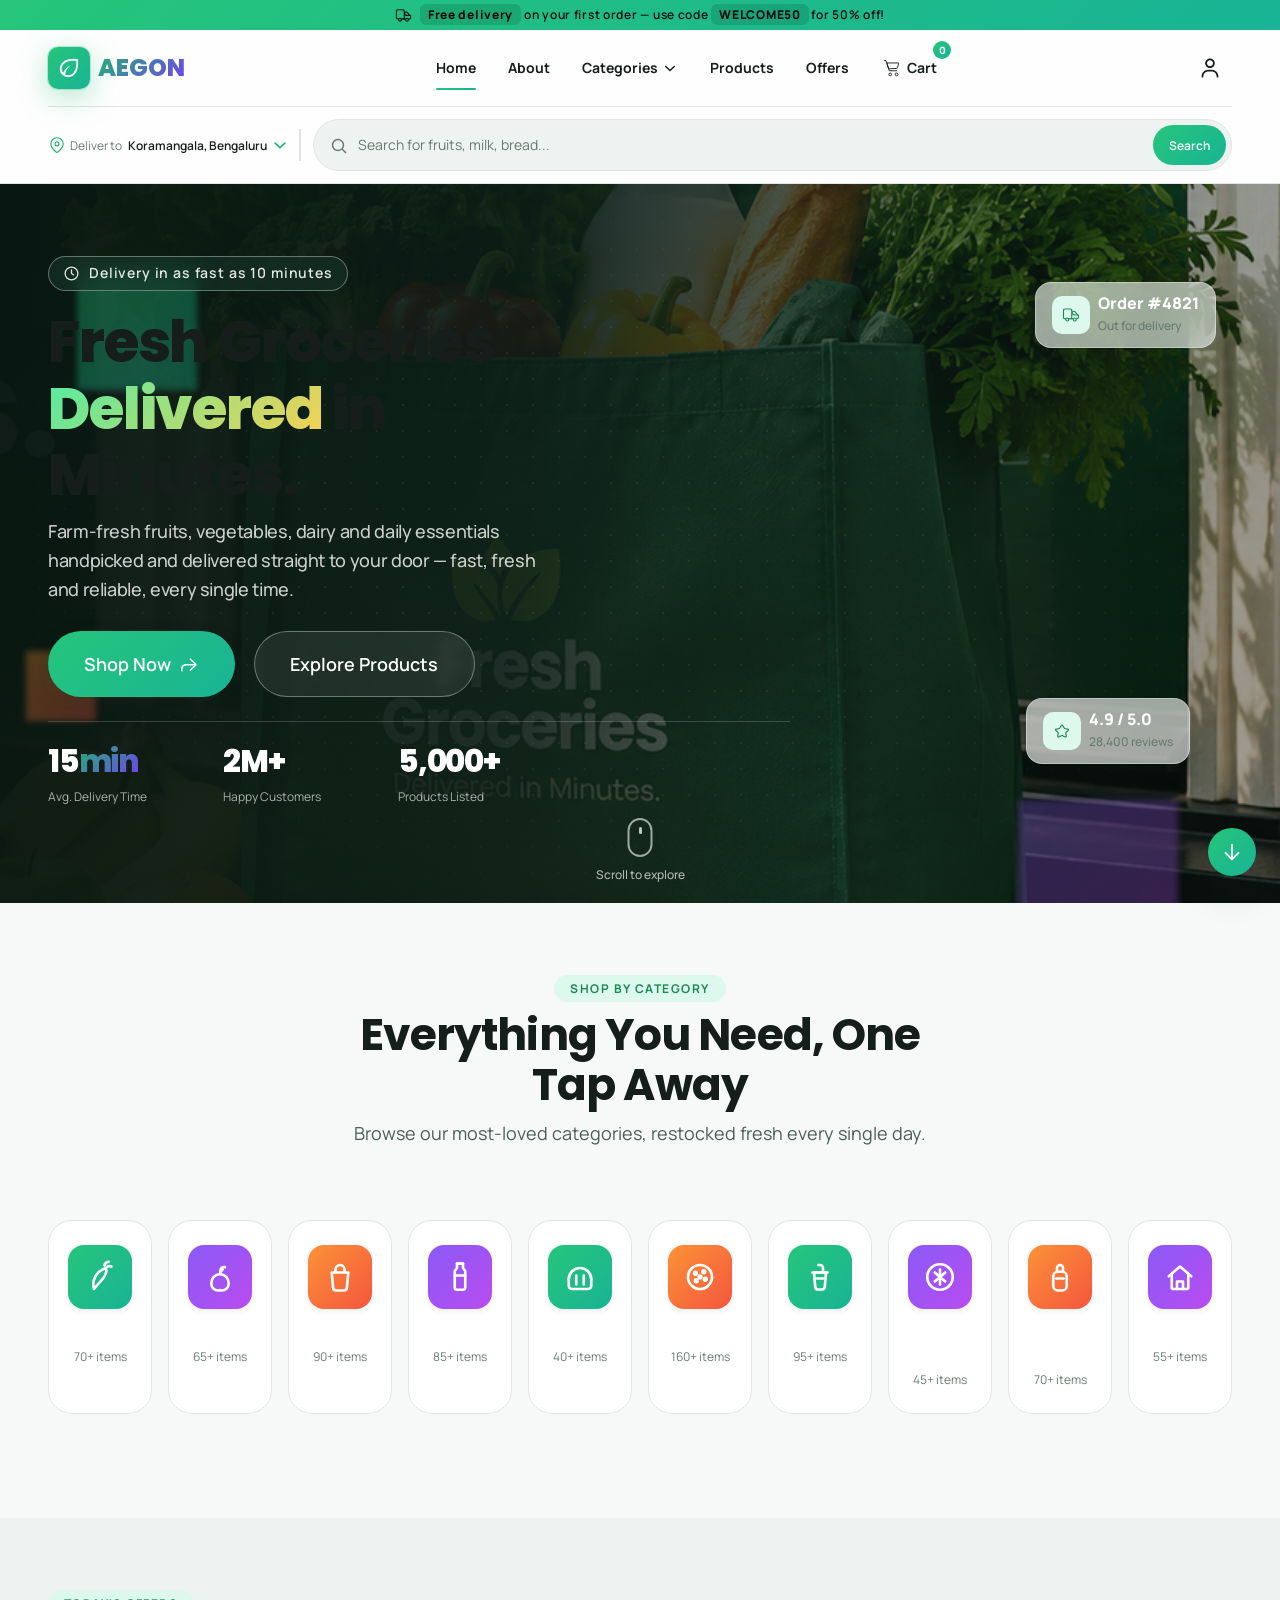
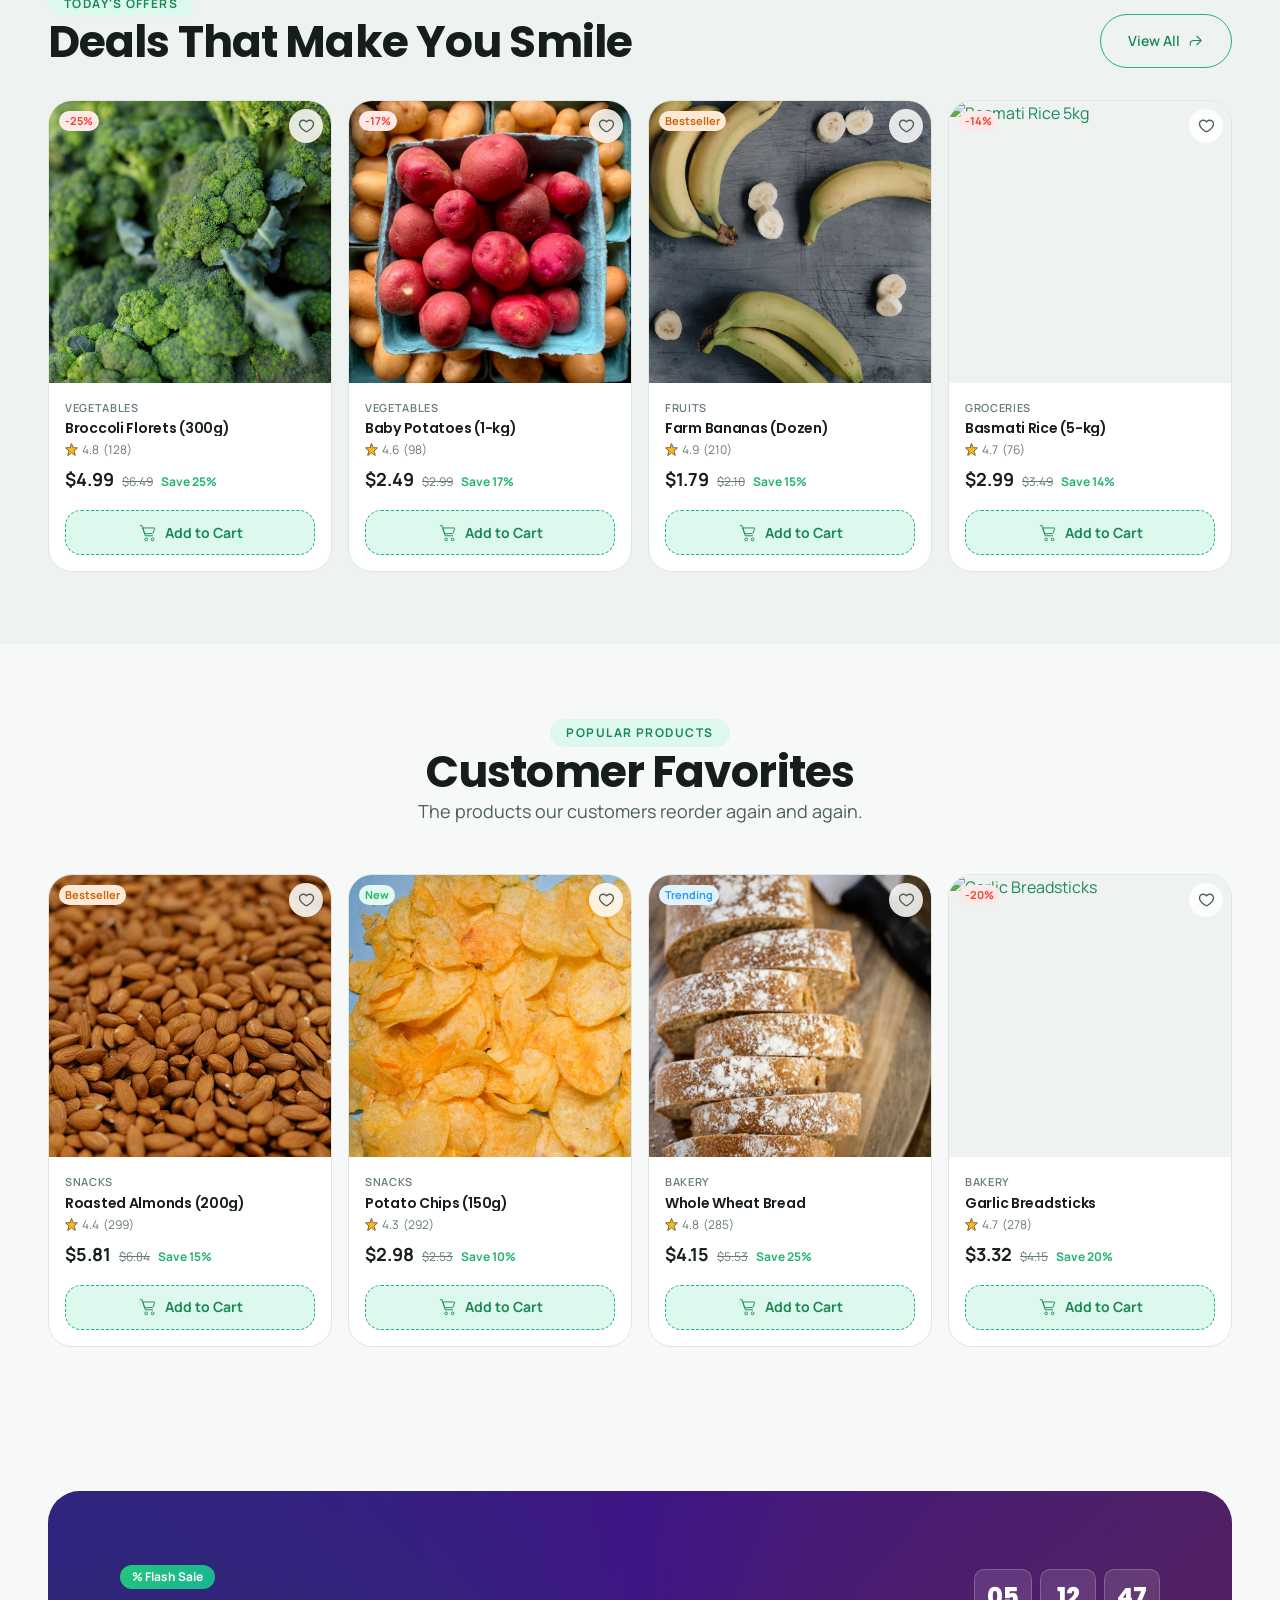
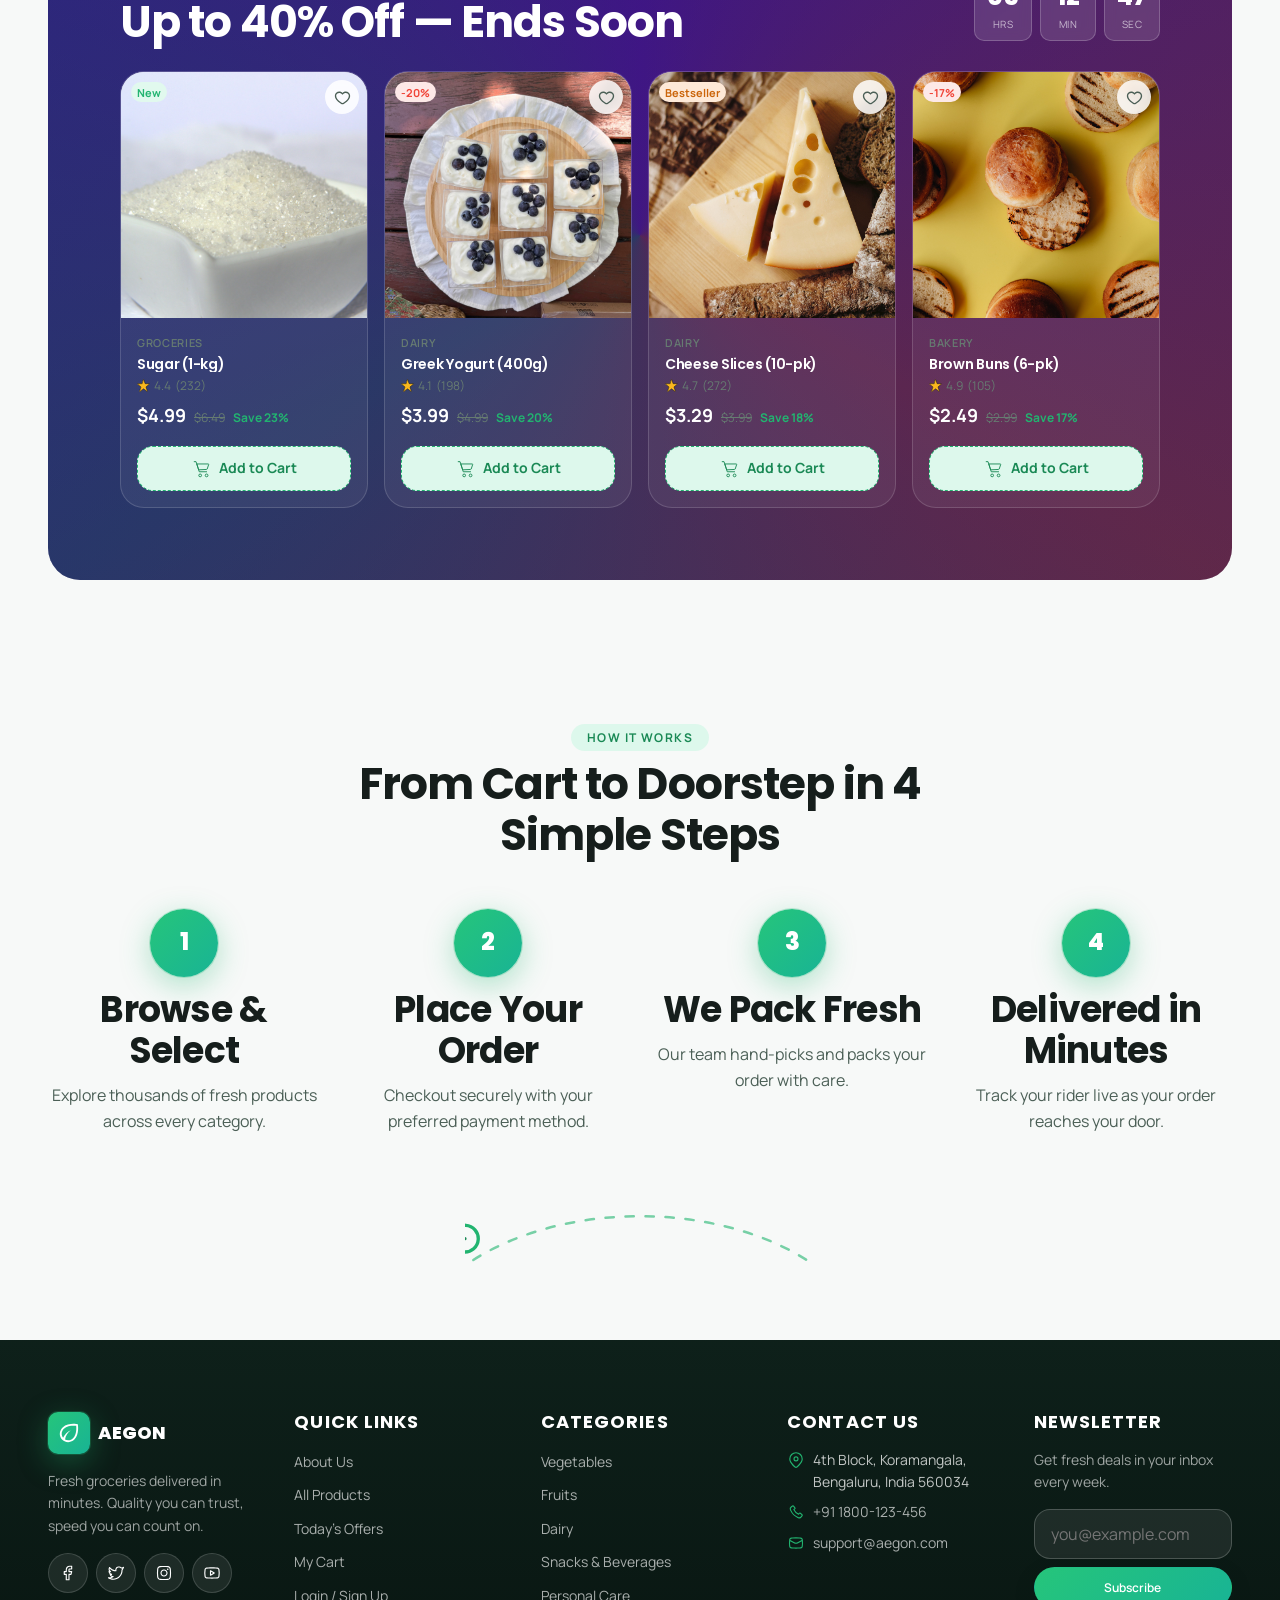
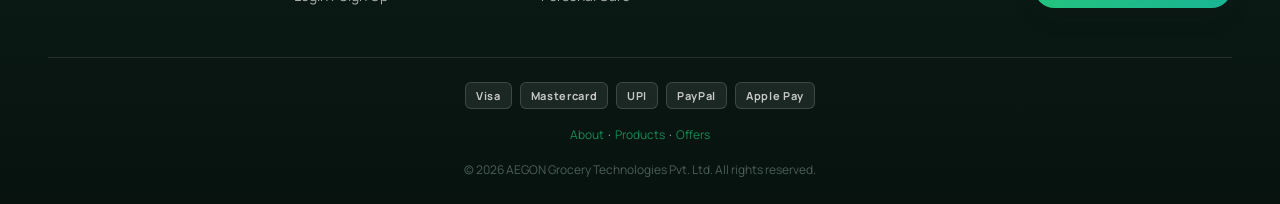
==== commit 2a51560a: "feat: add products page" ====
--- a/index.html
+++ b/index.html
@@ -57,7 +57,7 @@
     </div>
 
     <!-- ***************************************************************************
-                                   SITE HEADER NAVIGATION
+                                   GLOBAL HEADER NAVIGATION
        **************************************************************************** -->
     <header class="site-header">
       <input
@@ -946,7 +946,11 @@
 
           <div class="product-grid">
             <!-- Product Card 1 -->
-            <article class="product-card">
+            <article
+              class="product-card"
+              data-cat="vegetables"
+              data-product-id="3"
+            >
               <div class="product-card__media">
                 <span class="badge badge--danger product-card__badge"
                   >-25%</span
@@ -955,7 +959,7 @@
                   class="product-card__wishlist"
                   aria-label="Add Broccoli Florets 300g to wishlist"
                 >
-                  <input type="checkbox" data-wishlist-toggle="8" />
+                  <input type="checkbox" data-wishlist-toggle="3" />
                   <svg
                     xmlns="http://www.w3.org/2000/svg"
                     width="1em"
@@ -988,7 +992,7 @@
 
                 <div class="product-card__overlay">
                   <a
-                    href="./pages/product-details.html?id=7"
+                    href="./pages/product-details.html?id=3"
                     class="product-card__quickview"
                   >
                     <svg
@@ -1060,7 +1064,7 @@
                 <button
                   type="button"
                   class="product-card__add-btn"
-                  data-add-to-cart="8"
+                  data-add-to-cart="3"
                 >
                   <svg
                     xmlns="http://www.w3.org/2000/svg"
@@ -1091,16 +1095,17 @@
             </article>
 
             <!-- Product Card 2 -->
-            <article class="product-card">
+            <article class="product-card" data-cat="vegetables"
+                data-product-id="7">
               <div class="product-card__media">
-                <span class="badge badge--accent product-card__badge"
+                <span class="badge badge--danger product-card__badge"
                   >-17%</span
                 >
                 <label
                   class="product-card__wishlist"
                   aria-label="Add Baby Potatoes 1kg to wishlist"
                 >
-                  <input type="checkbox" data-wishlist-toggle="11" />
+                  <input type="checkbox" data-wishlist-toggle="7" />
                   <svg
                     xmlns="http://www.w3.org/2000/svg"
                     width="1em"
@@ -1163,7 +1168,7 @@
               </div>
               <div class="product-card__body">
                 <span class="product-card__category">vegetables</span>
-                <h3 class="product-card__title">Baby Potatoes (1kg)</h3>
+                <h3 class="product-card__title">Baby Potatoes (1-kg)</h3>
                 <div class="product-card__rating">
                   <svg
                     class="icon--filled"
@@ -1203,7 +1208,7 @@
                 <button
                   type="button"
                   class="product-card__add-btn"
-                  data-add-to-cart="11"
+                  data-add-to-cart="7"
                 >
                   <svg
                     xmlns="http://www.w3.org/2000/svg"
@@ -1234,16 +1239,17 @@
             </article>
 
             <!-- Product Card 3 -->
-            <article class="product-card">
+            <article class="product-card" data-cat="fruits"
+                data-product-id="11">
               <div class="product-card__media">
-                <span class="badge badge--success product-card__badge"
-                  >-15%</span
+                <span class="badge badge--accent product-card__badge"
+                  >Bestseller</span
                 >
                 <label
                   class="product-card__wishlist"
                   aria-label="Add Farm Bananas Dozen to wishlist"
                 >
-                  <input type="checkbox" data-wishlist-toggle="22" />
+                  <input type="checkbox" data-wishlist-toggle="11" />
                   <svg
                     xmlns="http://www.w3.org/2000/svg"
                     width="1em"
@@ -1276,7 +1282,7 @@
 
                 <div class="product-card__overlay">
                   <a
-                    href="./pages/product-details.html?id=7"
+                    href="./pages/product-details.html?id=11"
                     class="product-card__quickview"
                   >
                     <svg
@@ -1346,7 +1352,7 @@
                 <button
                   type="button"
                   class="product-card__add-btn"
-                  data-add-to-cart="22"
+                  data-add-to-cart="11"
                 >
                   <svg
                     xmlns="http://www.w3.org/2000/svg"
@@ -1377,16 +1383,17 @@
             </article>
 
             <!-- Product Card 4 -->
-            <article class="product-card">
+            <article class="product-card" data-cat="groceries"
+                data-product-id="15">
               <div class="product-card__media">
-                <span class="badge badge--warning product-card__badge"
+                <span class="badge badge--danger product-card__badge"
                   >-14%</span
                 >
                 <label
                   class="product-card__wishlist"
                   aria-label="Add Basmati Rice 5kg to wishlist"
                 >
-                  <input type="checkbox" data-wishlist-toggle="29" />
+                  <input type="checkbox" data-wishlist-toggle="15" />
                   <svg
                     xmlns="http://www.w3.org/2000/svg"
                     width="1em"
@@ -1419,7 +1426,7 @@
 
                 <div class="product-card__overlay">
                   <a
-                    href="./pages/product-details.html?id=7"
+                    href="./pages/product-details.html?id=15"
                     class="product-card__quickview"
                   >
                     <svg
@@ -1449,7 +1456,7 @@
               </div>
               <div class="product-card__body">
                 <span class="product-card__category">groceries</span>
-                <h3 class="product-card__title">Basmati Rice (5kg)</h3>
+                <h3 class="product-card__title">Basmati Rice (5-kg)</h3>
                 <div class="product-card__rating">
                   <svg
                     class="icon--filled"
@@ -1489,7 +1496,7 @@
                 <button
                   type="button"
                   class="product-card__add-btn"
-                  data-add-to-cart="29"
+                  data-add-to-cart="15"
                 >
                   <svg
                     xmlns="http://www.w3.org/2000/svg"
@@ -1541,16 +1548,17 @@
 
           <div class="product-grid">
             <!-- Product Card 1 -->
-            <article class="product-card">
+            <article class="product-card" data-cat="snacks"
+                data-product-id="37">
               <div class="product-card__media">
-                <span class="badge badge--danger product-card__badge"
-                  >-15%</span
+                <span class="badge badge--accent product-card__badge"
+                  >Bestseller</span
                 >
                 <label
                   class="product-card__wishlist"
                   aria-label="Add Roasted Almonds, 200g to wishlist"
                 >
-                  <input type="checkbox" data-wishlist-toggle="8" />
+                  <input type="checkbox" data-wishlist-toggle="37" />
                   <svg
                     xmlns="http://www.w3.org/2000/svg"
                     width="1em"
@@ -1583,7 +1591,7 @@
 
                 <div class="product-card__overlay">
                   <a
-                    href="./pages/product-details.html?id=7"
+                    href="./pages/product-details.html?id=37"
                     class="product-card__quickview"
                   >
                     <svg
@@ -1655,7 +1663,7 @@
                 <button
                   type="button"
                   class="product-card__add-btn"
-                  data-add-to-cart="8"
+                  data-add-to-cart="37"
                 >
                   <svg
                     xmlns="http://www.w3.org/2000/svg"
@@ -1686,16 +1694,17 @@
             </article>
 
             <!-- Product Card 2 -->
-            <article class="product-card">
+            <article class="product-card" data-cat="snacks"
+                data-product-id="36">
               <div class="product-card__media">
-                <span class="badge badge--accent product-card__badge"
-                  >-10%</span
+                <span class="badge badge--success product-card__badge"
+                  >New</span
                 >
                 <label
                   class="product-card__wishlist"
                   aria-label="Add Potato Chips, 150g to wishlist"
                 >
-                  <input type="checkbox" data-wishlist-toggle="11" />
+                  <input type="checkbox" data-wishlist-toggle="36" />
                   <svg
                     xmlns="http://www.w3.org/2000/svg"
                     width="1em"
@@ -1728,7 +1737,7 @@
 
                 <div class="product-card__overlay">
                   <a
-                    href="./pages/product-details.html?id=7"
+                    href="./pages/product-details.html?id=36"
                     class="product-card__quickview"
                   >
                     <svg
@@ -1798,7 +1807,7 @@
                 <button
                   type="button"
                   class="product-card__add-btn"
-                  data-add-to-cart="11"
+                  data-add-to-cart="36"
                 >
                   <svg
                     xmlns="http://www.w3.org/2000/svg"
@@ -1829,16 +1838,17 @@
             </article>
 
             <!-- Product Card 3 -->
-            <article class="product-card">
+            <article class="product-card" data-cat="bakery"
+                data-product-id="35">
               <div class="product-card__media">
-                <span class="badge badge--success product-card__badge"
-                  >-25%</span
+                <span class="badge badge--info product-card__badge"
+                  >Trending</span
                 >
                 <label
                   class="product-card__wishlist"
                   aria-label="Add Whole Wheat Bread to wishlist"
                 >
-                  <input type="checkbox" data-wishlist-toggle="22" />
+                  <input type="checkbox" data-wishlist-toggle="35" />
                   <svg
                     xmlns="http://www.w3.org/2000/svg"
                     width="1em"
@@ -1871,7 +1881,7 @@
 
                 <div class="product-card__overlay">
                   <a
-                    href="./pages/product-details.html?id=7"
+                    href="./pages/product-details.html?id=35"
                     class="product-card__quickview"
                   >
                     <svg
@@ -1941,7 +1951,7 @@
                 <button
                   type="button"
                   class="product-card__add-btn"
-                  data-add-to-cart="22"
+                  data-add-to-cart="35"
                 >
                   <svg
                     xmlns="http://www.w3.org/2000/svg"
@@ -1972,16 +1982,17 @@
             </article>
 
             <!-- Product Card 4 -->
-            <article class="product-card">
+            <article class="product-card" data-cat="bakery"
+                data-product-id="34">
               <div class="product-card__media">
-                <span class="badge badge--warning product-card__badge"
+                <span class="badge badge--danger product-card__badge"
                   >-20%</span
                 >
                 <label
                   class="product-card__wishlist"
                   aria-label="Add Garlic Breadsticks to wishlist"
                 >
-                  <input type="checkbox" data-wishlist-toggle="29" />
+                  <input type="checkbox" data-wishlist-toggle="34" />
                   <svg
                     xmlns="http://www.w3.org/2000/svg"
                     width="1em"
@@ -2014,7 +2025,7 @@
 
                 <div class="product-card__overlay">
                   <a
-                    href="./pages/product-details.html?id=7"
+                    href="./pages/product-details.html?id=34"
                     class="product-card__quickview"
                   >
                     <svg
@@ -2084,7 +2095,7 @@
                 <button
                   type="button"
                   class="product-card__add-btn"
-                  data-add-to-cart="29"
+                  data-add-to-cart="34"
                 >
                   <svg
                     xmlns="http://www.w3.org/2000/svg"
@@ -2162,16 +2173,17 @@
 
             <div class="product-grid">
               <!-- Product Card 1 -->
-              <article class="product-card">
+              <article class="product-card" data-cat="groceries"
+                data-product-id="19">
                 <div class="product-card__media">
-                  <span class="badge badge--danger product-card__badge"
-                    >-23%</span
+                  <span class="badge badge--success product-card__badge"
+                    >New</span
                   >
                   <label
                     class="product-card__wishlist"
                     aria-label="Add Sugar, 1kg to wishlist"
                   >
-                    <input type="checkbox" data-wishlist-toggle="8" />
+                    <input type="checkbox" data-wishlist-toggle="19" />
                     <svg
                       xmlns="http://www.w3.org/2000/svg"
                       width="1em"
@@ -2204,7 +2216,7 @@
 
                   <div class="product-card__overlay">
                     <a
-                      href="./pages/product-details.html?id=7"
+                      href="./pages/product-details.html?id=19"
                       class="product-card__quickview"
                     >
                       <svg
@@ -2235,7 +2247,7 @@
 
                 <div class="product-card__body">
                   <span class="product-card__category">groceries</span>
-                  <h3 class="product-card__title">Sugar (1kg)</h3>
+                  <h3 class="product-card__title">Sugar (1-kg)</h3>
                   <div class="product-card__rating">
                     <svg
                       class="icon--filled"
@@ -2276,7 +2288,7 @@
                   <button
                     type="button"
                     class="product-card__add-btn"
-                    data-add-to-cart="8"
+                    data-add-to-cart="19"
                   >
                     <svg
                       xmlns="http://www.w3.org/2000/svg"
@@ -2307,16 +2319,17 @@
               </article>
 
               <!-- Product Card 2 -->
-              <article class="product-card">
+              <article class="product-card" data-cat="dairy"
+                data-product-id="23">
                 <div class="product-card__media">
-                  <span class="badge badge--accent product-card__badge"
+                  <span class="badge badge--danger product-card__badge"
                     >-20%</span
                   >
                   <label
                     class="product-card__wishlist"
                     aria-label="Add Greek Yogurt 400g to wishlist"
                   >
-                    <input type="checkbox" data-wishlist-toggle="11" />
+                    <input type="checkbox" data-wishlist-toggle="23" />
                     <svg
                       xmlns="http://www.w3.org/2000/svg"
                       width="1em"
@@ -2349,7 +2362,7 @@
 
                   <div class="product-card__overlay">
                     <a
-                      href="./pages/product-details.html?id=7"
+                      href="./pages/product-details.html?id=23"
                       class="product-card__quickview"
                     >
                       <svg
@@ -2419,7 +2432,7 @@
                   <button
                     type="button"
                     class="product-card__add-btn"
-                    data-add-to-cart="11"
+                    data-add-to-cart="23"
                   >
                     <svg
                       xmlns="http://www.w3.org/2000/svg"
@@ -2450,16 +2463,17 @@
               </article>
 
               <!-- Product Card 3 -->
-              <article class="product-card">
+              <article class="product-card" data-cat="dairy"
+                data-product-id="27">
                 <div class="product-card__media">
-                  <span class="badge badge--success product-card__badge"
-                    >-18%</span
+                  <span class="badge badge--accent product-card__badge"
+                    >Bestseller</span
                   >
                   <label
                     class="product-card__wishlist"
                     aria-label="Add Cheese Slices, 10-pk to wishlist"
                   >
-                    <input type="checkbox" data-wishlist-toggle="22" />
+                    <input type="checkbox" data-wishlist-toggle="27" />
                     <svg
                       xmlns="http://www.w3.org/2000/svg"
                       width="1em"
@@ -2492,7 +2506,7 @@
 
                   <div class="product-card__overlay">
                     <a
-                      href="./pages/product-details.html?id=7"
+                      href="./pages/product-details.html?id=27"
                       class="product-card__quickview"
                     >
                       <svg
@@ -2562,7 +2576,7 @@
                   <button
                     type="button"
                     class="product-card__add-btn"
-                    data-add-to-cart="22"
+                    data-add-to-cart="27"
                   >
                     <svg
                       xmlns="http://www.w3.org/2000/svg"
@@ -2593,16 +2607,17 @@
               </article>
 
               <!-- Product Card 4 -->
-              <article class="product-card">
+              <article class="product-card" data-cat="bakery"
+                data-product-id="31">
                 <div class="product-card__media">
-                  <span class="badge badge--warning product-card__badge"
+                  <span class="badge badge--danger product-card__badge"
                     >-17%</span
                   >
                   <label
                     class="product-card__wishlist"
                     aria-label="Add Brown Buns 6-pk to wishlist"
                   >
-                    <input type="checkbox" data-wishlist-toggle="29" />
+                    <input type="checkbox" data-wishlist-toggle="31" />
                     <svg
                       xmlns="http://www.w3.org/2000/svg"
                       width="1em"
@@ -2635,7 +2650,7 @@
 
                   <div class="product-card__overlay">
                     <a
-                      href="./pages/product-details.html?id=7"
+                      href="./pages/product-details.html?id=31"
                       class="product-card__quickview"
                     >
                       <svg
@@ -2705,7 +2720,7 @@
                   <button
                     type="button"
                     class="product-card__add-btn"
-                    data-add-to-cart="29"
+                    data-add-to-cart="31"
                   >
                     <svg
                       xmlns="http://www.w3.org/2000/svg"
--- a/css/main.css
+++ b/css/main.css
@@ -24,4 +24,7 @@
 /* About */
 @import url("./pages/about/about.css");
 
+/* Products */
+@import url("./pages/products/products.css");
+
 @import url("./responsive.css");
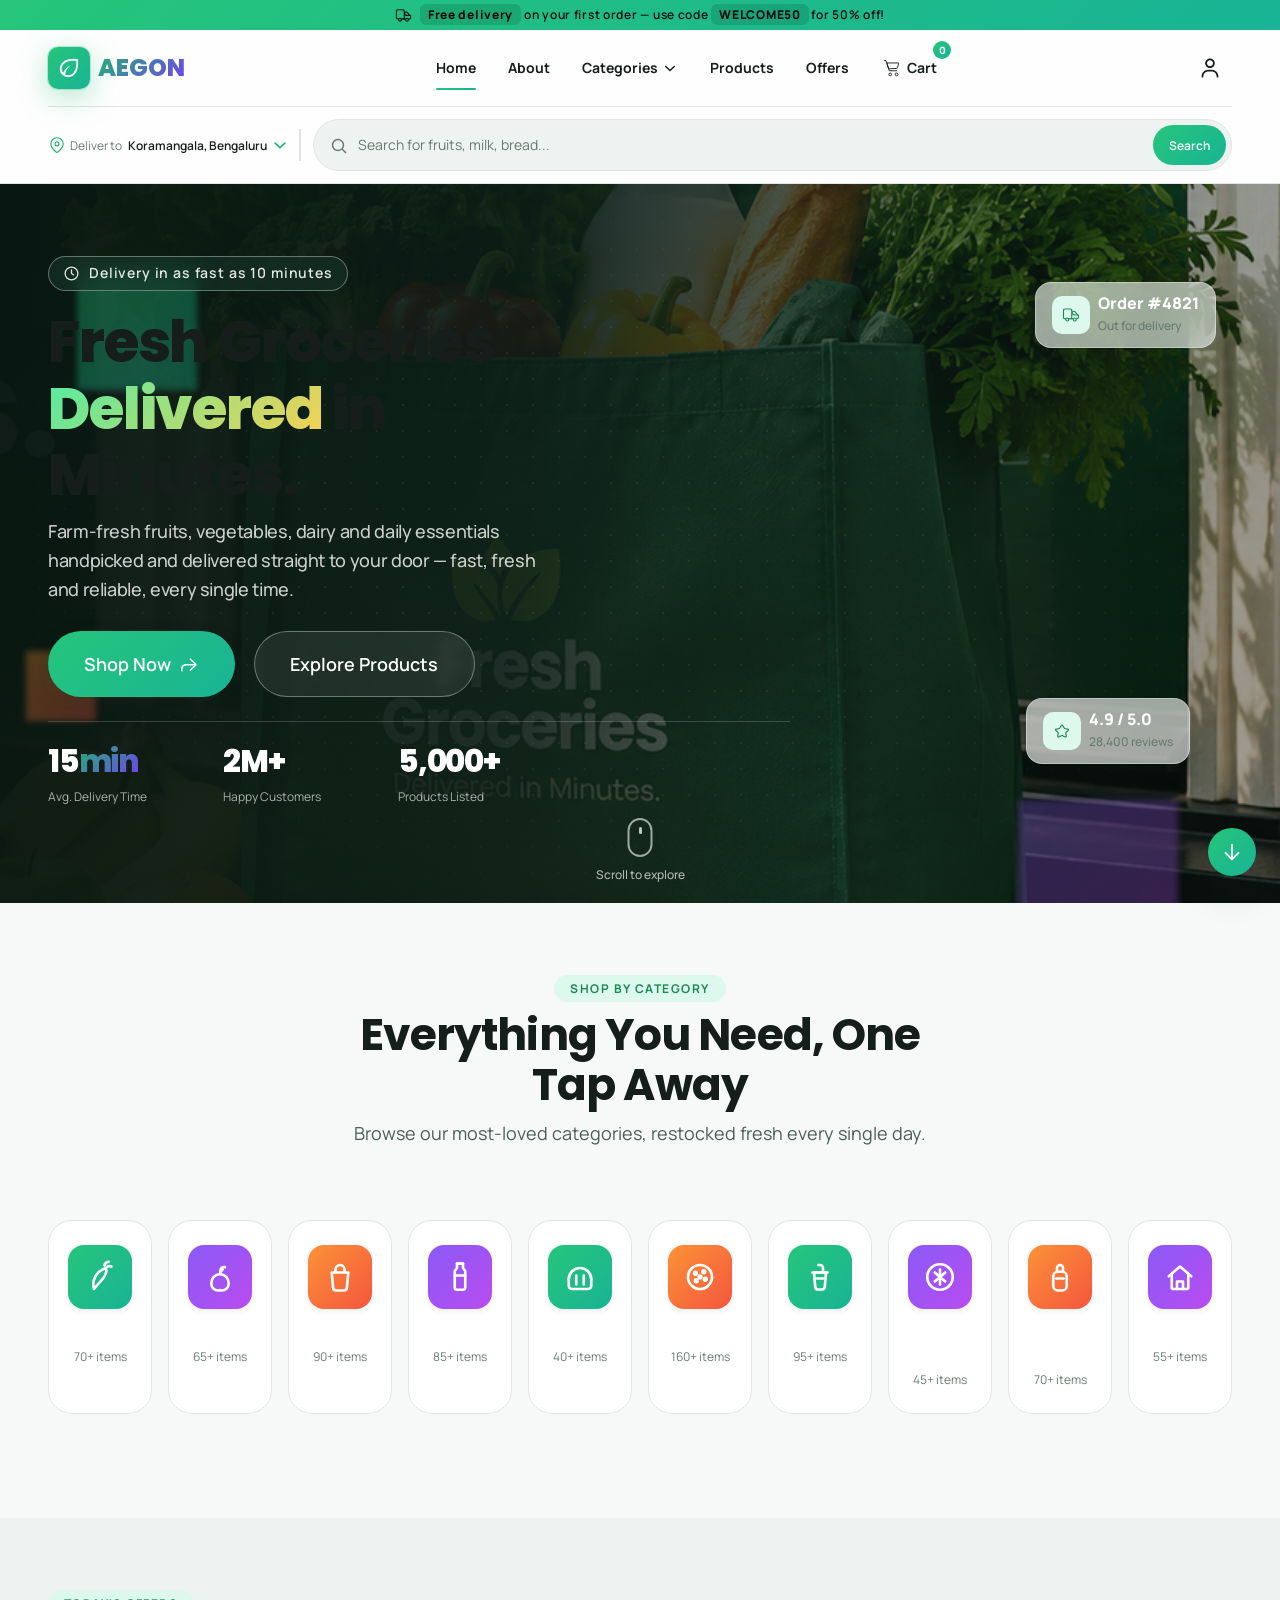
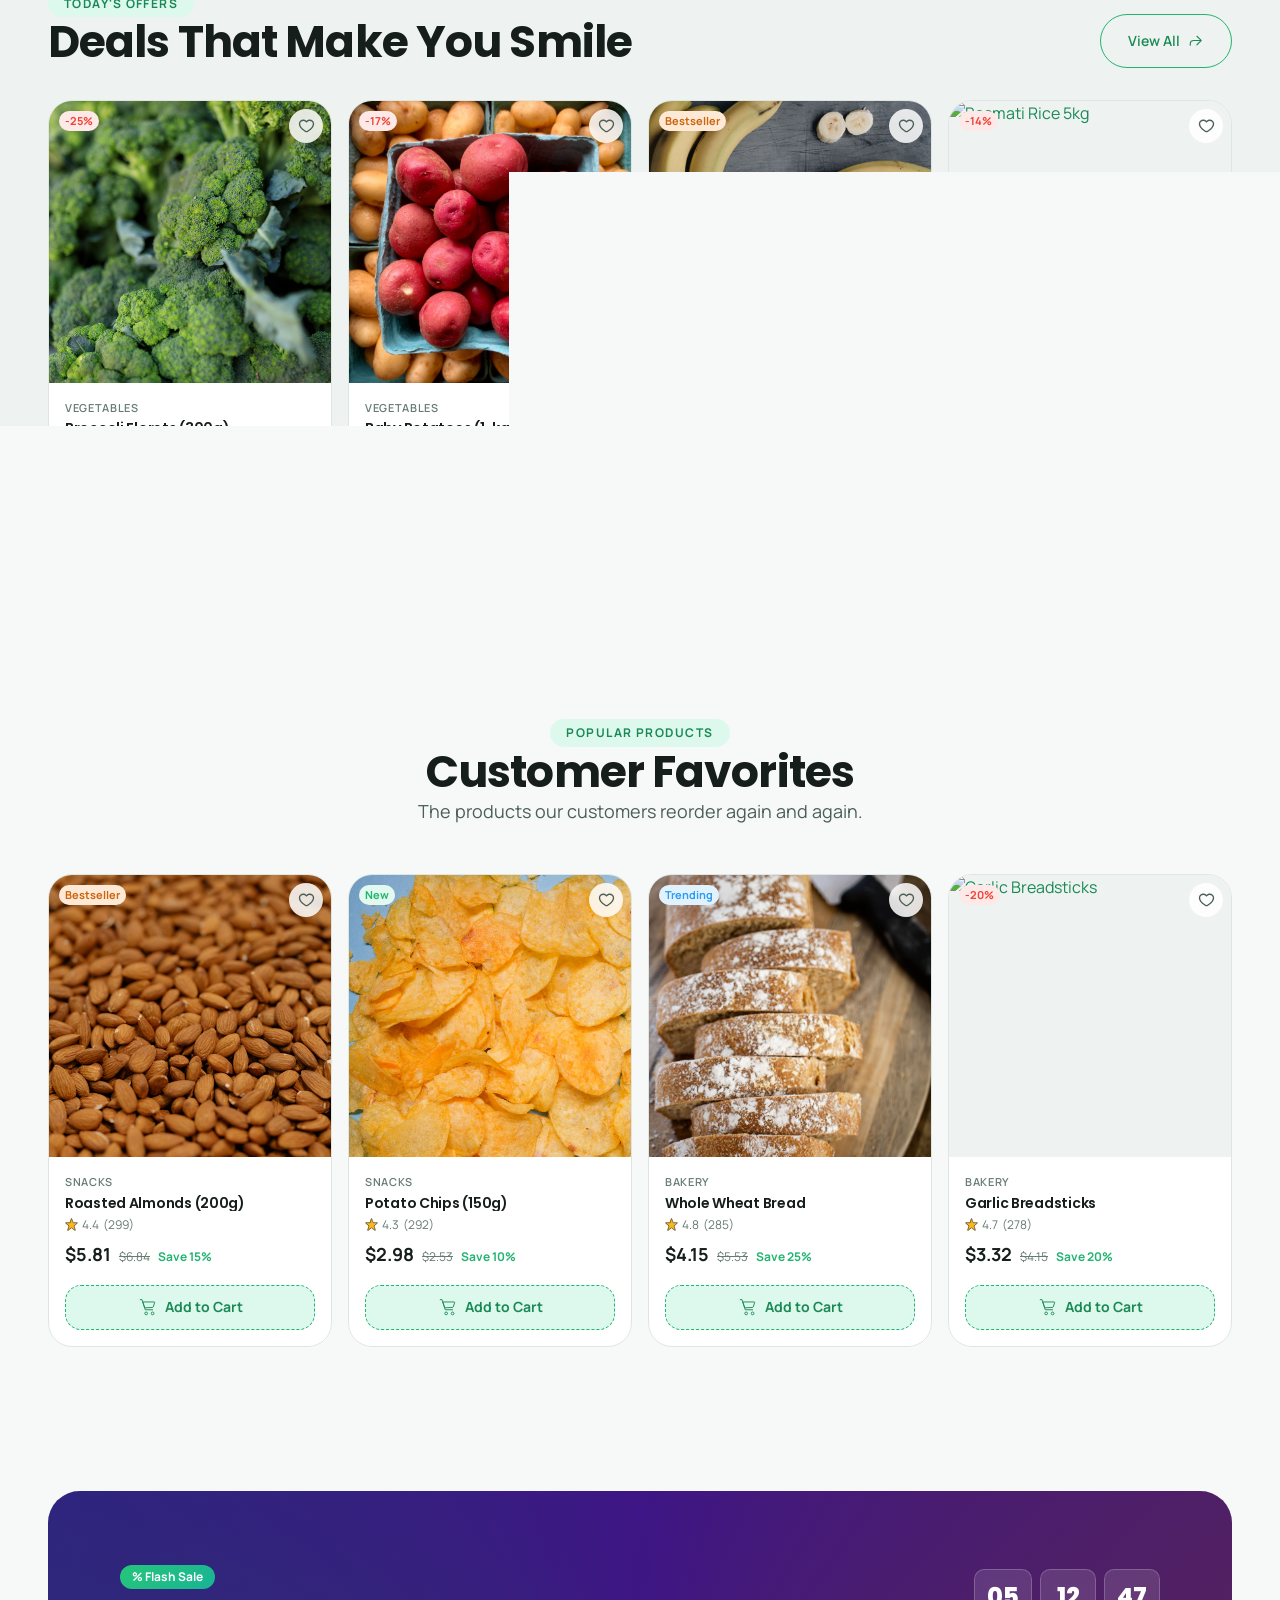
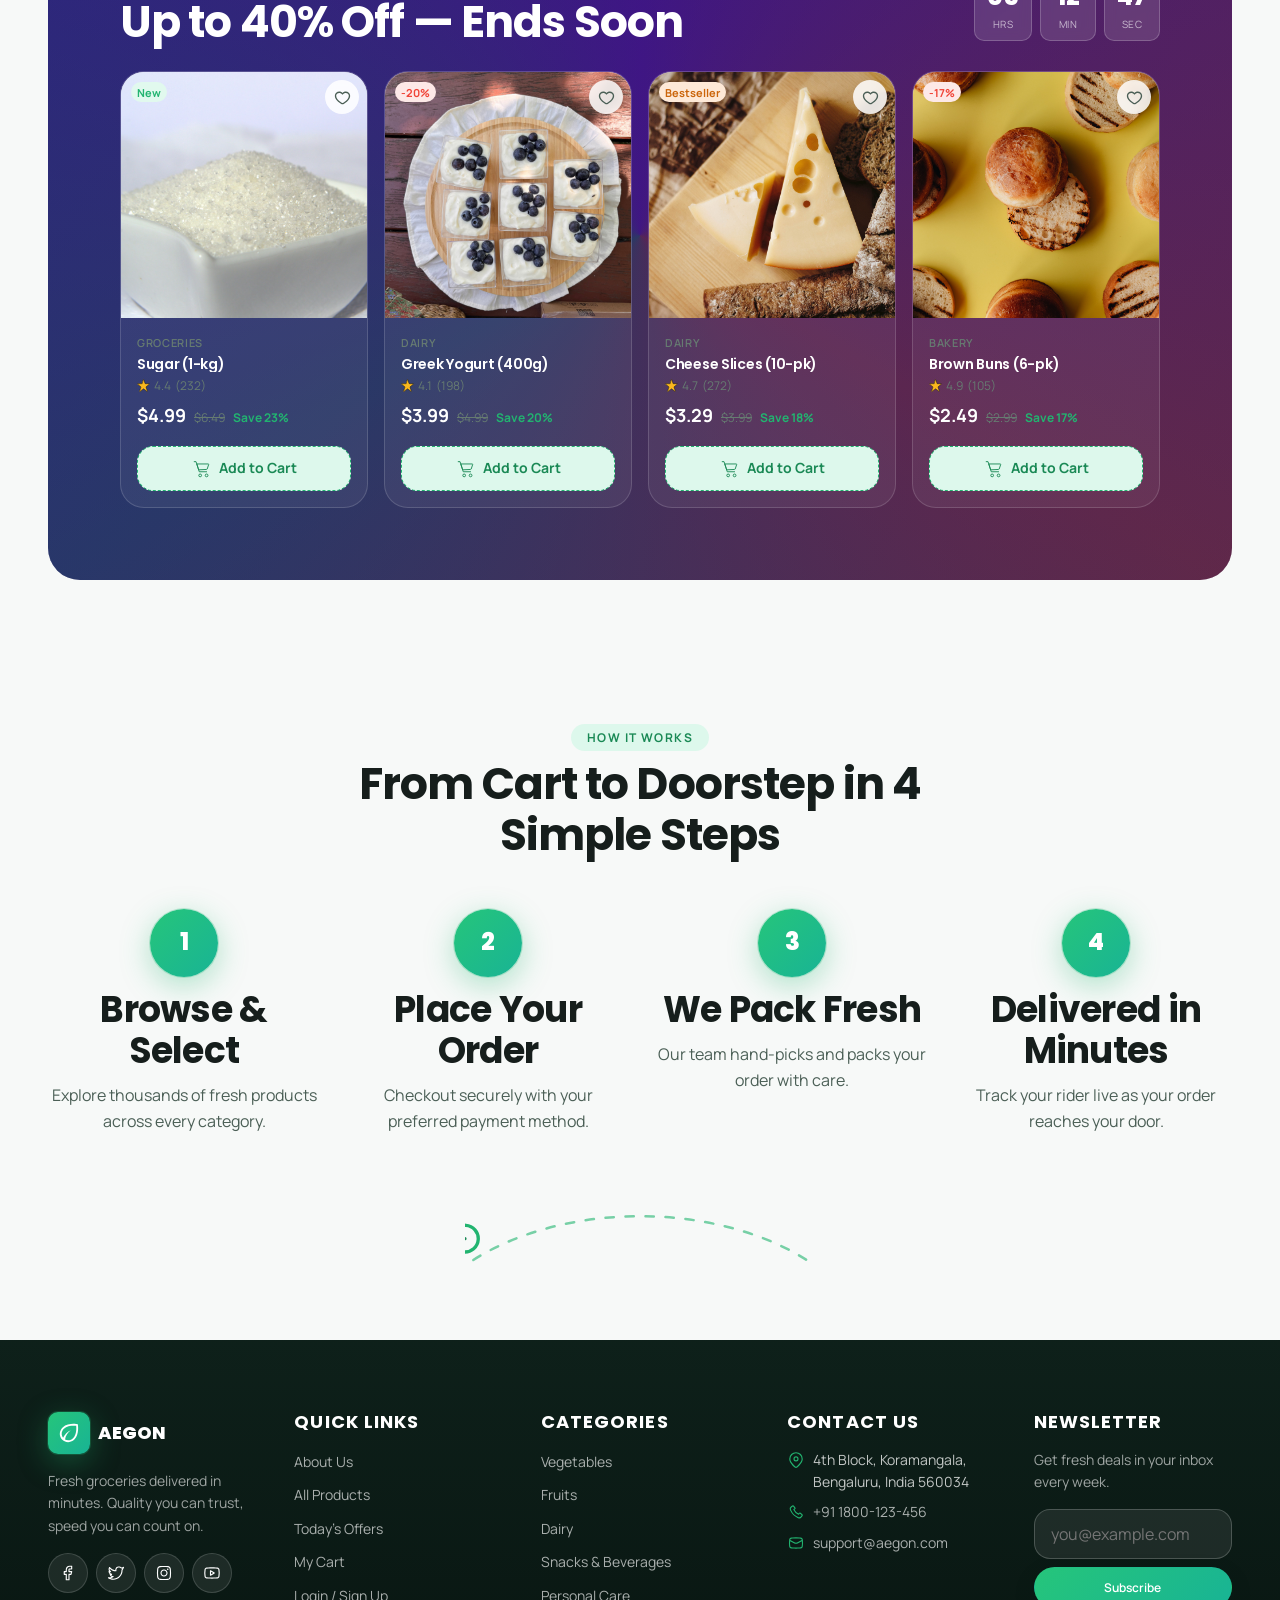
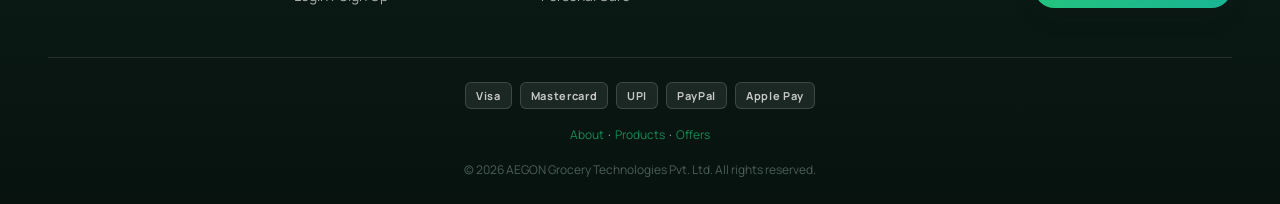
==== commit a08153d1: "feat: add offers page" ====
--- a/index.html
+++ b/index.html
@@ -2158,15 +2158,15 @@
               >
                 <div class="countdown__unit">
                   <span class="countdown__num">05</span
-                  ><span class="countdown__label">Hrs</span>
+                  ><span class="countdown__label">hrs</span>
                 </div>
                 <div class="countdown__unit">
                   <span class="countdown__num">12</span
-                  ><span class="countdown__label">Min</span>
+                  ><span class="countdown__label">min</span>
                 </div>
                 <div class="countdown__unit">
                   <span class="countdown__num">47</span
-                  ><span class="countdown__label">Sec</span>
+                  ><span class="countdown__label">sec</span>
                 </div>
               </div>
             </div>
--- a/css/main.css
+++ b/css/main.css
@@ -27,4 +27,7 @@
 /* Products */
 @import url("./pages/products/products.css");
 
+/* Offers */
+@import url("./pages/offers/offers.css");
+
 @import url("./responsive.css");
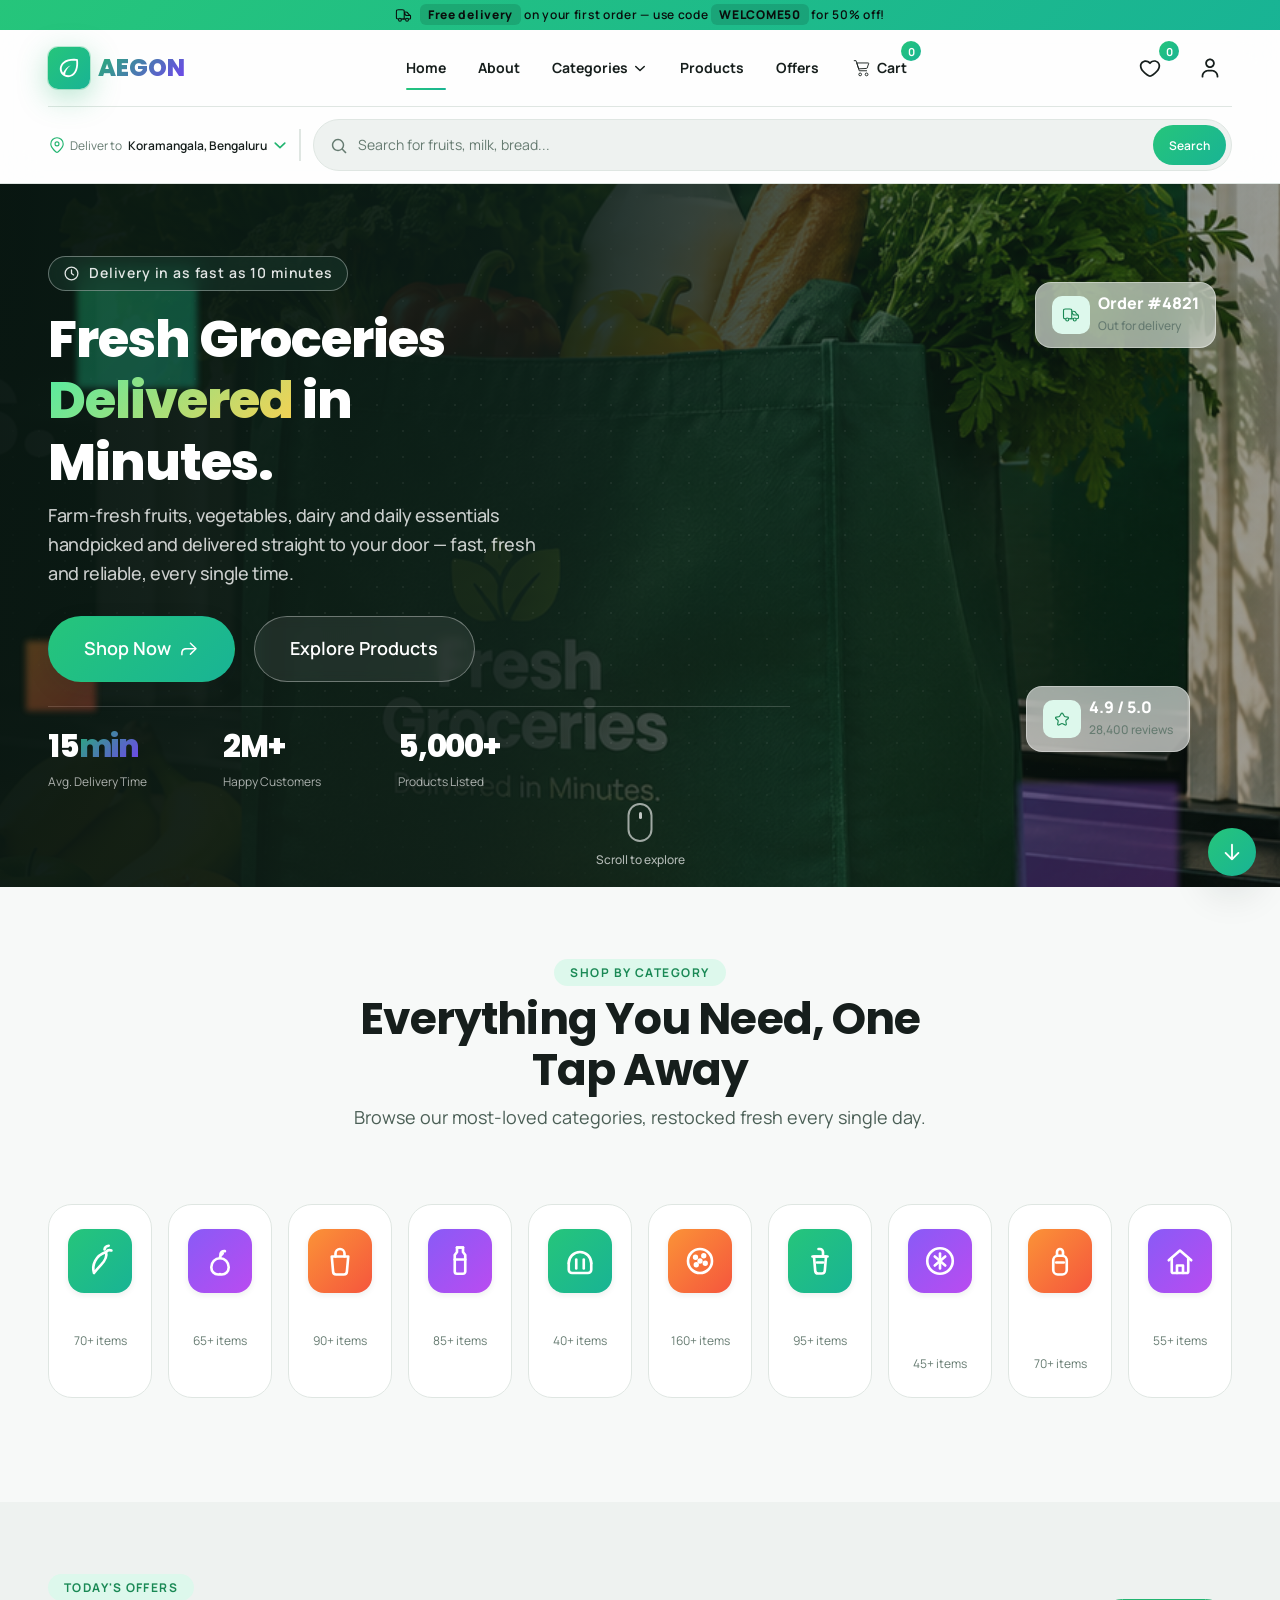
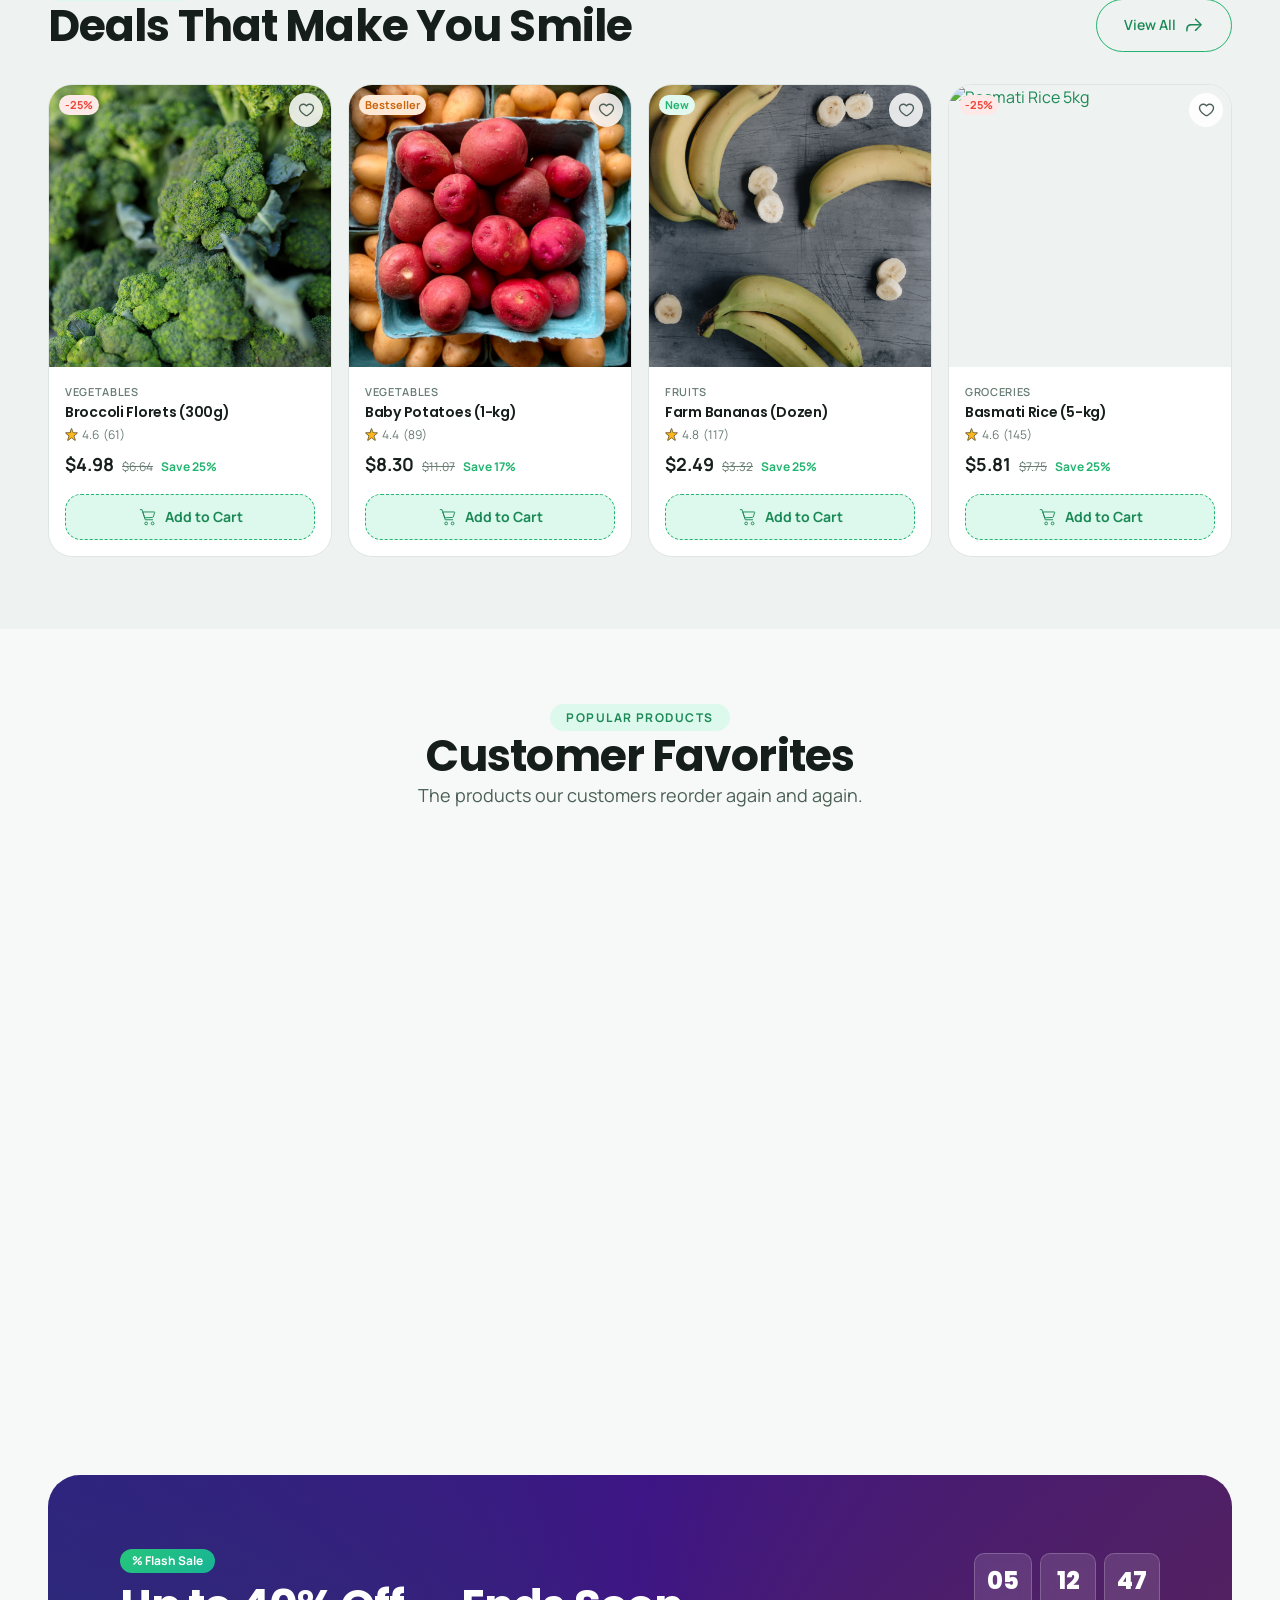
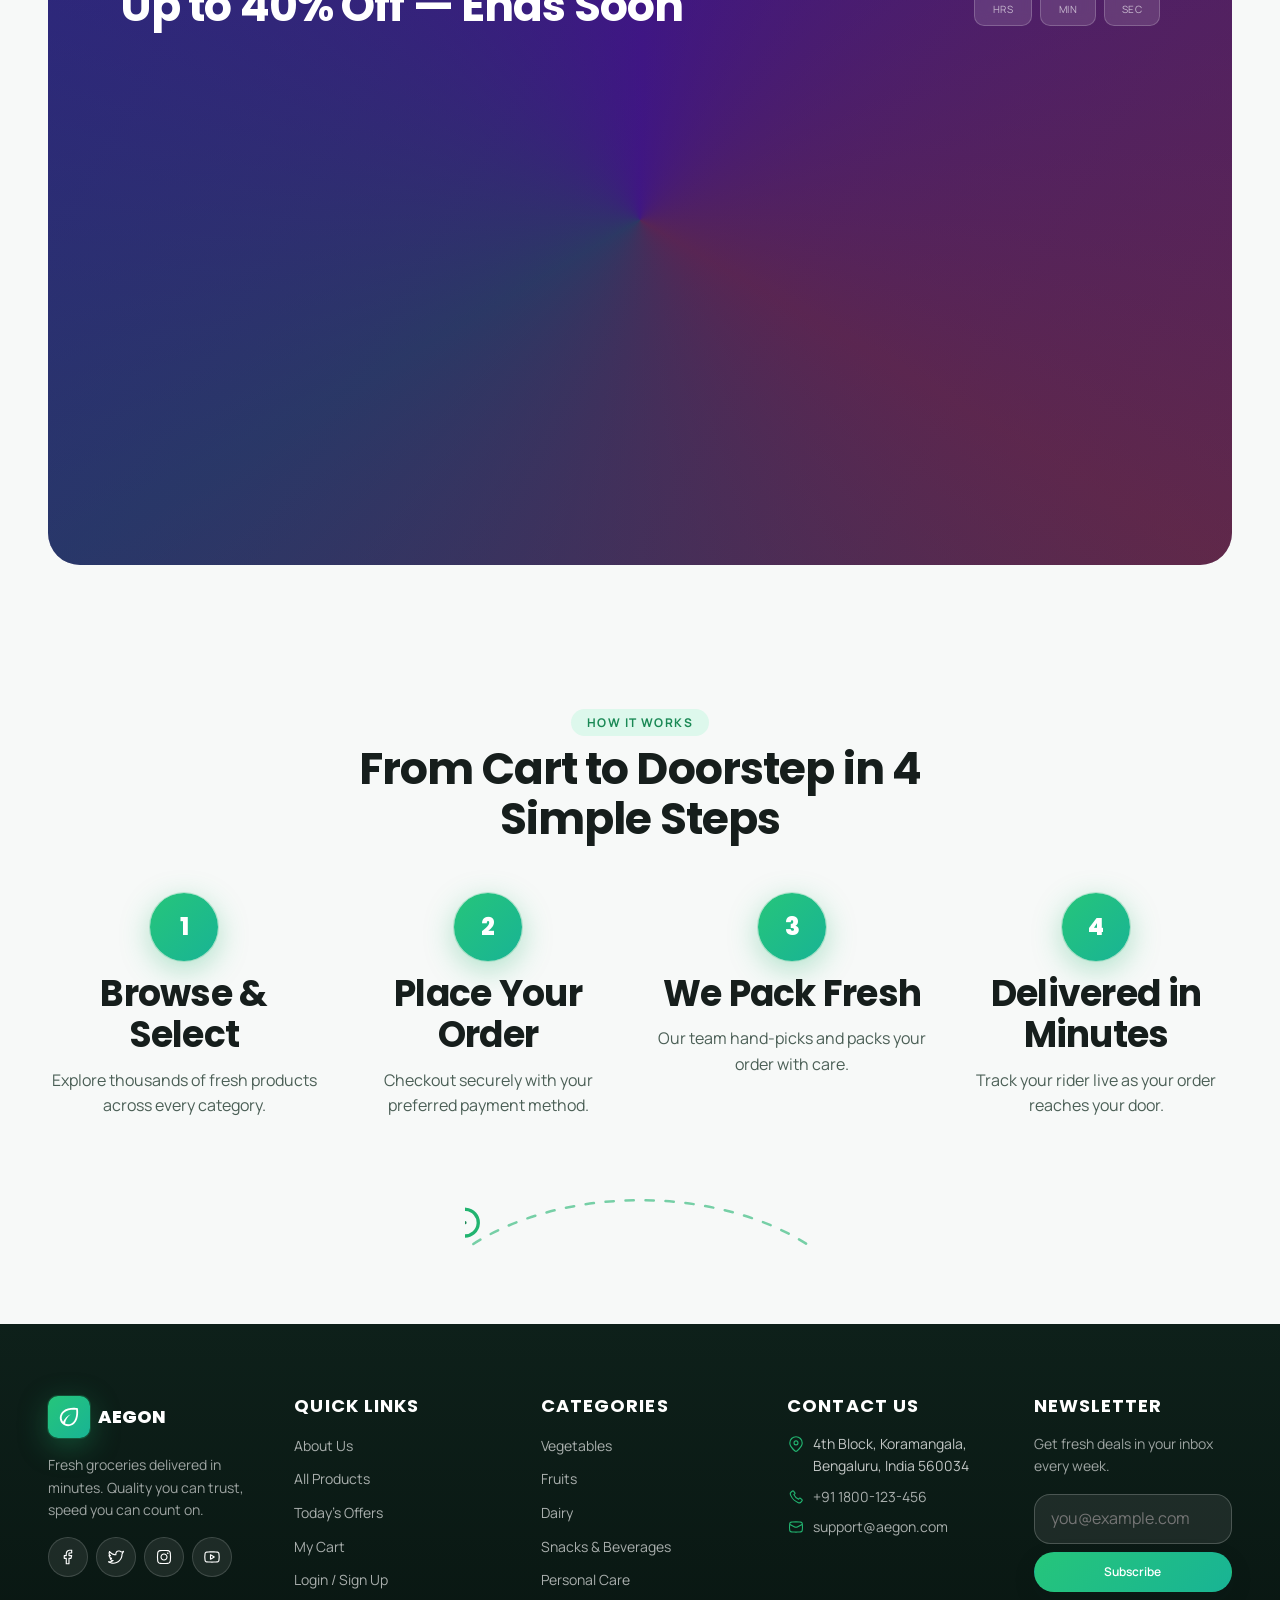
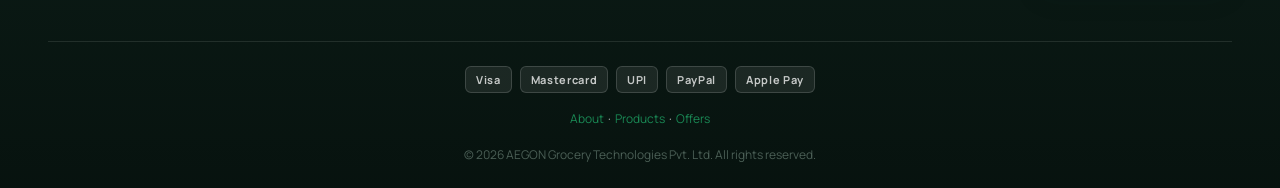
==== commit 8f86160d: "feat(aegon): add core e-commerce functionality" ====
--- a/index.html
+++ b/index.html
@@ -11,7 +11,7 @@
     <link rel="stylesheet" href="./css/main.css" />
 
     <!-- JavaScript -->
-    <script src="./js/main.js" defer></script>
+    <script type="module" src="./js/main.js"></script>
   </head>
   <body>
     <!-- ***************************************************************************
@@ -219,6 +219,36 @@
 
         <!-- ***************** NAVBAR ACTIONS ***************** -->
         <div class="navbar__actions">
+          <a
+            href="./pages/wishlist.html"
+            class="navbar__icon-btn navbar__wishlist-link"
+            aria-label="Open wishlist"
+            title="Wishlist"
+          >
+            <svg
+              xmlns="http://www.w3.org/2000/svg"
+              width="28"
+              height="28"
+              aria-hidden="true"
+              viewBox="0 0 24 24"
+            >
+              <path d="M0 0h24v24H0z" fill="none" />
+              <path
+                fill="currentColor"
+                fill-rule="evenodd"
+                d="M3.25 10.03c0-2.7 2.37-4.78 5.15-4.78c1.433 0 2.695.672 3.6 1.542c.905-.87 2.166-1.542 3.6-1.542c2.78 0 5.15 2.08 5.15 4.78c0 1.85-.789 3.476-1.882 4.852c-1.09 1.372-2.518 2.537-3.884 3.484c-.523.362-1.05.695-1.534.941c-.453.231-.975.443-1.45.443s-.996-.212-1.45-.443a14 14 0 0 1-1.533-.941c-1.367-.947-2.794-2.112-3.885-3.484C4.039 13.506 3.25 11.88 3.25 10.03M8.4 6.75c-2.08 0-3.65 1.53-3.65 3.28c0 1.403.596 2.71 1.556 3.918c.962 1.21 2.257 2.279 3.565 3.185c.495.343.96.634 1.36.838c.428.218.676.279.769.279s.341-.061.77-.28a12 12 0 0 0 1.36-.837c1.307-.906 2.602-1.974 3.564-3.185c.96-1.208 1.556-2.515 1.556-3.918c0-1.75-1.57-3.28-3.65-3.28c-1.194 0-2.31.713-3.005 1.619a.75.75 0 0 1-1.19 0C10.71 7.463 9.595 6.75 8.4 6.75"
+                clip-rule="evenodd"
+              />
+            </svg>
+
+            <span
+              class="badge badge--gradient badge--wishlist"
+              aria-label="Wishlist items"
+            >
+              <span data-wishlist-count>0</span>
+            </span>
+          </a>
+          
           <div class="navbar__user-menu">
             <button
               type="button"
@@ -262,7 +292,7 @@
                 <span>Login</span>
               </a>
 
-              <a href="signup.html">
+              <a href="./pages/signup.html">
                 <svg
                   xmlns="http://www.w3.org/2000/svg"
                   width="20"
@@ -525,7 +555,7 @@
     <!-- ***************************************************************************
                                        HERO SECTION
        **************************************************************************** -->
-    <main>
+    <main id="main">
       <section class="hero hero--banner" aria-labelledby="hero-title">
         <!-- ================= BACKGROUND LAYERS ================= -->
         <div class="hero__banner" aria-hidden="true"></div>
@@ -1052,11 +1082,11 @@
                     </g>
                   </svg>
 
-                  4.8 <span>(128)</span>
+                  4.6 <span>(61)</span>
                 </div>
                 <div class="product-card__price-row">
-                  <span class="product-card__price">$4.99</span>
-                  <span class="product-card__price-old">$6.49</span>
+                  <span class="product-card__price">$4.98</span>
+                  <span class="product-card__price-old">$6.64</span>
                   <span class="product-card__discount">Save 25%</span>
                 </div>
               </div>
@@ -1095,11 +1125,14 @@
             </article>
 
             <!-- Product Card 2 -->
-            <article class="product-card" data-cat="vegetables"
-                data-product-id="7">
+            <article
+              class="product-card"
+              data-cat="vegetables"
+              data-product-id="7"
+            >
               <div class="product-card__media">
-                <span class="badge badge--danger product-card__badge"
-                  >-17%</span
+                <span class="badge badge--accent product-card__badge"
+                  >Bestseller</span
                 >
                 <label
                   class="product-card__wishlist"
@@ -1196,11 +1229,11 @@
                       />
                     </g>
                   </svg>
-                  4.6 <span>(98)</span>
+                  4.4 <span>(89)</span>
                 </div>
                 <div class="product-card__price-row">
-                  <span class="product-card__price">$2.49</span>
-                  <span class="product-card__price-old">$2.99</span>
+                  <span class="product-card__price">$8.30</span>
+                  <span class="product-card__price-old">$11.07</span>
                   <span class="product-card__discount">Save 17%</span>
                 </div>
               </div>
@@ -1239,11 +1272,14 @@
             </article>
 
             <!-- Product Card 3 -->
-            <article class="product-card" data-cat="fruits"
-                data-product-id="11">
+            <article
+              class="product-card"
+              data-cat="fruits"
+              data-product-id="11"
+            >
               <div class="product-card__media">
-                <span class="badge badge--accent product-card__badge"
-                  >Bestseller</span
+                <span class="badge badge--success product-card__badge"
+                  >New</span
                 >
                 <label
                   class="product-card__wishlist"
@@ -1340,12 +1376,12 @@
                       />
                     </g>
                   </svg>
-                  4.9 <span>(210)</span>
+                  4.8 <span>(117)</span>
                 </div>
                 <div class="product-card__price-row">
-                  <span class="product-card__price">$1.79</span>
-                  <span class="product-card__price-old">$2.10</span>
-                  <span class="product-card__discount">Save 15%</span>
+                  <span class="product-card__price">$2.49</span>
+                  <span class="product-card__price-old">$3.32</span>
+                  <span class="product-card__discount">Save 25%</span>
                 </div>
               </div>
               <div class="product-card__footer">
@@ -1383,11 +1419,14 @@
             </article>
 
             <!-- Product Card 4 -->
-            <article class="product-card" data-cat="groceries"
-                data-product-id="15">
+            <article
+              class="product-card"
+              data-cat="groceries"
+              data-product-id="15"
+            >
               <div class="product-card__media">
                 <span class="badge badge--danger product-card__badge"
-                  >-14%</span
+                  >-25%</span
                 >
                 <label
                   class="product-card__wishlist"
@@ -1484,12 +1523,12 @@
                       />
                     </g>
                   </svg>
-                  4.7 <span>(76)</span>
+                  4.6 <span>(145)</span>
                 </div>
                 <div class="product-card__price-row">
-                  <span class="product-card__price">$2.99</span>
-                  <span class="product-card__price-old">$3.49</span>
-                  <span class="product-card__discount">Save 14%</span>
+                  <span class="product-card__price">$5.81</span>
+                  <span class="product-card__price-old">$7.75</span>
+                  <span class="product-card__discount">Save 25%</span>
                 </div>
               </div>
               <div class="product-card__footer">
@@ -1548,8 +1587,11 @@
 
           <div class="product-grid">
             <!-- Product Card 1 -->
-            <article class="product-card" data-cat="snacks"
-                data-product-id="37">
+            <article
+              class="product-card"
+              data-cat="snacks"
+              data-product-id="37"
+            >
               <div class="product-card__media">
                 <span class="badge badge--accent product-card__badge"
                   >Bestseller</span
@@ -1694,8 +1736,11 @@
             </article>
 
             <!-- Product Card 2 -->
-            <article class="product-card" data-cat="snacks"
-                data-product-id="36">
+            <article
+              class="product-card"
+              data-cat="snacks"
+              data-product-id="36"
+            >
               <div class="product-card__media">
                 <span class="badge badge--success product-card__badge"
                   >New</span
@@ -1798,8 +1843,8 @@
                   4.3 <span>(292)</span>
                 </div>
                 <div class="product-card__price-row">
-                  <span class="product-card__price">$2.98</span>
-                  <span class="product-card__price-old">$2.53</span>
+                  <span class="product-card__price">$4.98</span>
+                  <span class="product-card__price-old">$5.53</span>
                   <span class="product-card__discount">Save 10%</span>
                 </div>
               </div>
@@ -1838,11 +1883,14 @@
             </article>
 
             <!-- Product Card 3 -->
-            <article class="product-card" data-cat="bakery"
-                data-product-id="35">
+            <article
+              class="product-card"
+              data-cat="bakery"
+              data-product-id="35"
+            >
               <div class="product-card__media">
-                <span class="badge badge--info product-card__badge"
-                  >Trending</span
+                <span class="badge badge--danger product-card__badge"
+                  >-25%</span
                 >
                 <label
                   class="product-card__wishlist"
@@ -1982,11 +2030,14 @@
             </article>
 
             <!-- Product Card 4 -->
-            <article class="product-card" data-cat="bakery"
-                data-product-id="34">
+            <article
+              class="product-card"
+              data-cat="bakery"
+              data-product-id="34"
+            >
               <div class="product-card__media">
-                <span class="badge badge--danger product-card__badge"
-                  >-20%</span
+                <span class="badge badge--warning product-card__badge"
+                  >Limited</span
                 >
                 <label
                   class="product-card__wishlist"
@@ -2173,11 +2224,14 @@
 
             <div class="product-grid">
               <!-- Product Card 1 -->
-              <article class="product-card" data-cat="groceries"
-                data-product-id="19">
+              <article
+                class="product-card"
+                data-cat="groceries"
+                data-product-id="19"
+              >
                 <div class="product-card__media">
-                  <span class="badge badge--success product-card__badge"
-                    >New</span
+                  <span class="badge badge--warning product-card__badge"
+                    >Limited</span
                   >
                   <label
                     class="product-card__wishlist"
@@ -2276,12 +2330,12 @@
                       </g>
                     </svg>
 
-                    4.4 <span>(232)</span>
+                    4.4 <span>(173)</span>
                   </div>
                   <div class="product-card__price-row">
-                    <span class="product-card__price">$4.99</span>
-                    <span class="product-card__price-old">$6.49</span>
-                    <span class="product-card__discount">Save 23%</span>
+                    <span class="product-card__price">$9.13</span>
+                    <span class="product-card__price-old">$12.17</span>
+                    <span class="product-card__discount">Save 25%</span>
                   </div>
                 </div>
                 <div class="product-card__footer">
@@ -2319,11 +2373,14 @@
               </article>
 
               <!-- Product Card 2 -->
-              <article class="product-card" data-cat="dairy"
-                data-product-id="23">
+              <article
+                class="product-card"
+                data-cat="dairy"
+                data-product-id="23"
+              >
                 <div class="product-card__media">
-                  <span class="badge badge--danger product-card__badge"
-                    >-20%</span
+                  <span class="badge badge--info product-card__badge"
+                    >Trending</span
                   >
                   <label
                     class="product-card__wishlist"
@@ -2420,12 +2477,12 @@
                         />
                       </g>
                     </svg>
-                    4.1 <span>(198)</span>
+                    4.8 <span>(201)</span>
                   </div>
                   <div class="product-card__price-row">
-                    <span class="product-card__price">$3.99</span>
-                    <span class="product-card__price-old">$4.99</span>
-                    <span class="product-card__discount">Save 20%</span>
+                    <span class="product-card__price">$3.32</span>
+                    <span class="product-card__price-old">$4.43</span>
+                    <span class="product-card__discount">Save 25%</span>
                   </div>
                 </div>
                 <div class="product-card__footer">
@@ -2463,8 +2520,11 @@
               </article>
 
               <!-- Product Card 3 -->
-              <article class="product-card" data-cat="dairy"
-                data-product-id="27">
+              <article
+                class="product-card"
+                data-cat="dairy"
+                data-product-id="27"
+              >
                 <div class="product-card__media">
                   <span class="badge badge--accent product-card__badge"
                     >Bestseller</span
@@ -2564,12 +2624,12 @@
                         />
                       </g>
                     </svg>
-                    4.7 <span>(272)</span>
+                    4.6 <span>(229)</span>
                   </div>
                   <div class="product-card__price-row">
-                    <span class="product-card__price">$3.29</span>
-                    <span class="product-card__price-old">$3.99</span>
-                    <span class="product-card__discount">Save 18%</span>
+                    <span class="product-card__price">$6.64</span>
+                    <span class="product-card__price-old">$8.85</span>
+                    <span class="product-card__discount">Save 25%</span>
                   </div>
                 </div>
                 <div class="product-card__footer">
@@ -2607,11 +2667,14 @@
               </article>
 
               <!-- Product Card 4 -->
-              <article class="product-card" data-cat="bakery"
-                data-product-id="31">
+              <article
+                class="product-card"
+                data-cat="bakery"
+                data-product-id="31"
+              >
                 <div class="product-card__media">
-                  <span class="badge badge--danger product-card__badge"
-                    >-17%</span
+                  <span class="badge badge--success product-card__badge"
+                    >New</span
                   >
                   <label
                     class="product-card__wishlist"
@@ -2708,12 +2771,12 @@
                         />
                       </g>
                     </svg>
-                    4.9 <span>(105)</span>
+                    4.4 <span>(257)</span>
                   </div>
                   <div class="product-card__price-row">
-                    <span class="product-card__price">$2.49</span>
-                    <span class="product-card__price-old">$2.99</span>
-                    <span class="product-card__discount">Save 17%</span>
+                    <span class="product-card__price">$9.96</span>
+                    <span class="product-card__price-old">$13.28</span>
+                    <span class="product-card__discount">Save 25%</span>
                   </div>
                 </div>
                 <div class="product-card__footer">
--- a/css/main.css
+++ b/css/main.css
@@ -2,8 +2,6 @@
                                     AEGON — MAIN STYLESHEET
                        Primary stylesheet entry point for the application.
    ************************************************************************************* */
-
-
 @import url("./variables.css");
 @import url("./reset.css");
 @import url("./global.css");
@@ -30,4 +28,25 @@
 /* Offers */
 @import url("./pages/offers/offers.css");
 
-@import url("./responsive.css");+/* Cart */
+@import url("./pages/cart/cart.css");
+
+/* Product Details */
+@import url("./pages/product-details/product-details.css");
+
+/* Wishlist */
+@import url("./pages/wishlist/wishlist.css");
+
+/* Login */
+@import url("./pages/login/login.css");
+
+/* Signup */
+@import url("./pages/signup/signup.css");
+
+
+/* AEGON - RESPONSIVE */
+@import url("./responsive.css");
+
+
+/* AEGON - MOTION SYSTEM */
+@import url("./motion.css");
